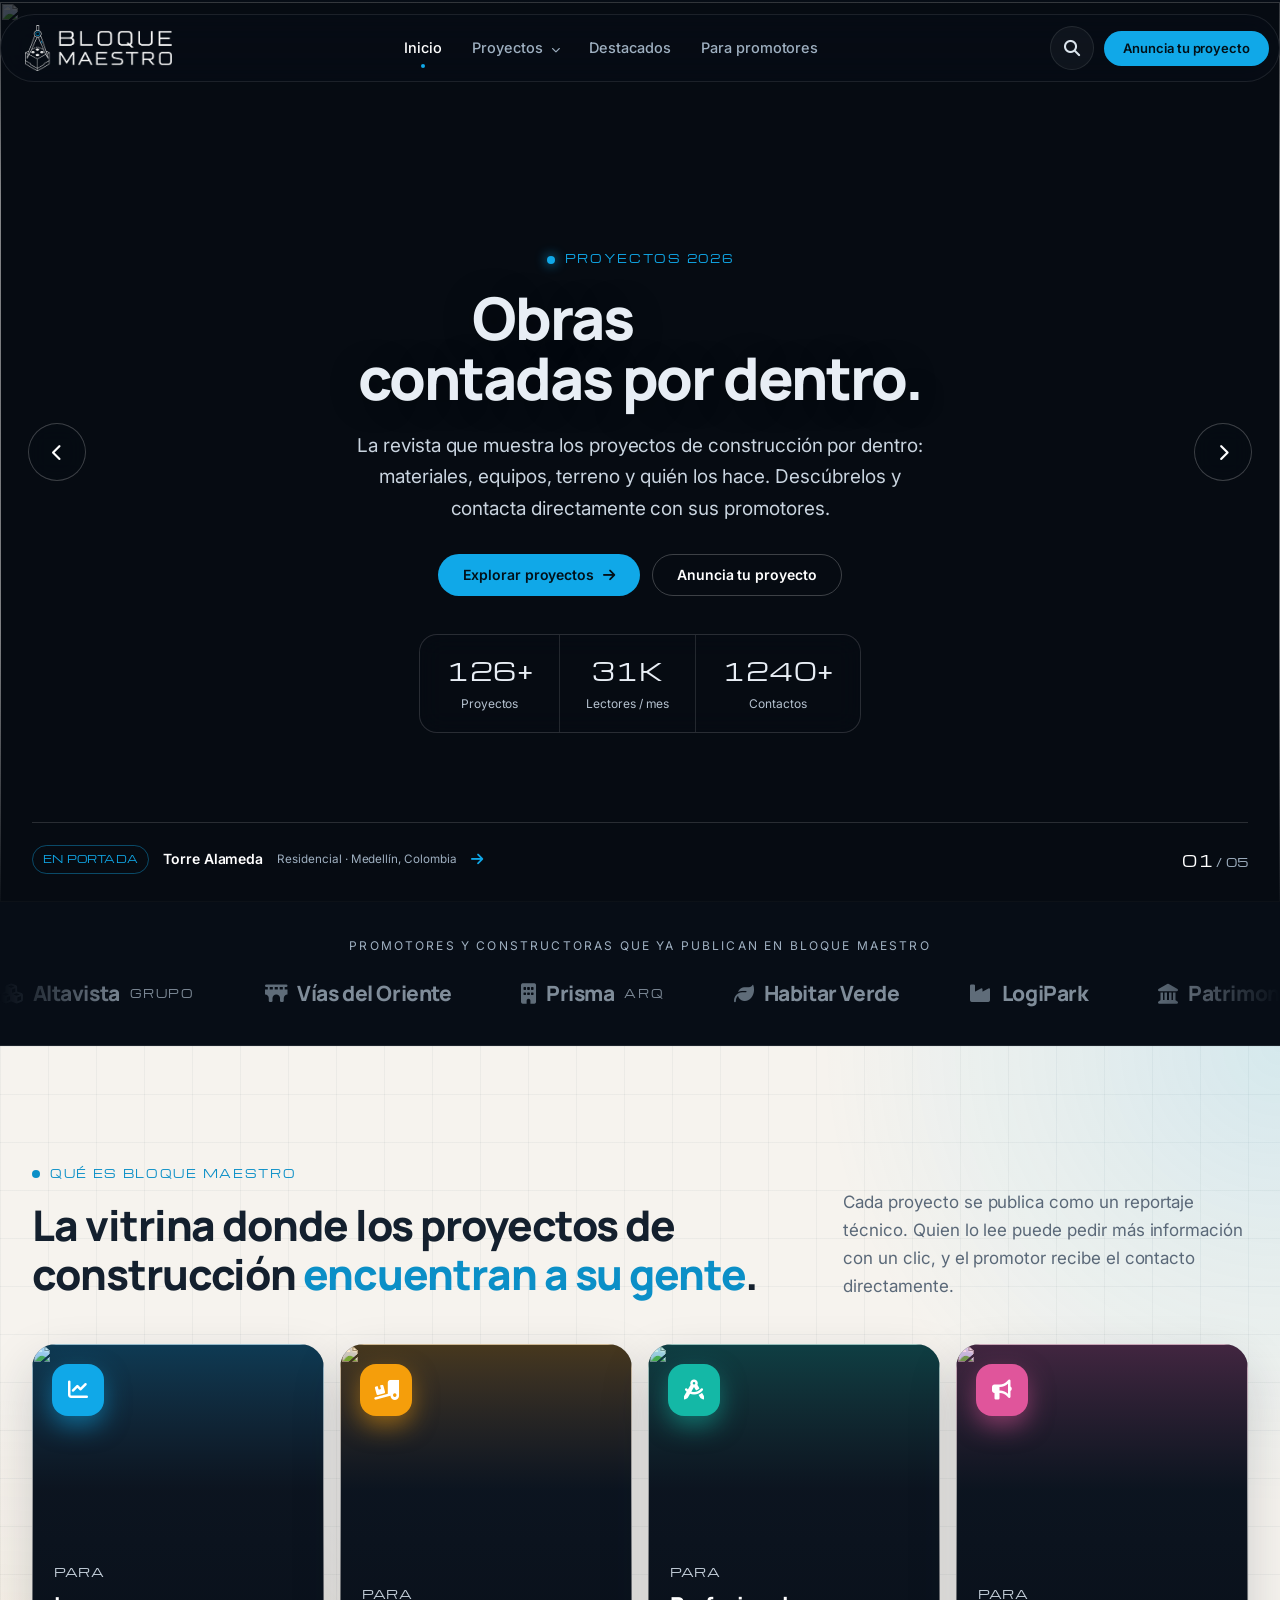
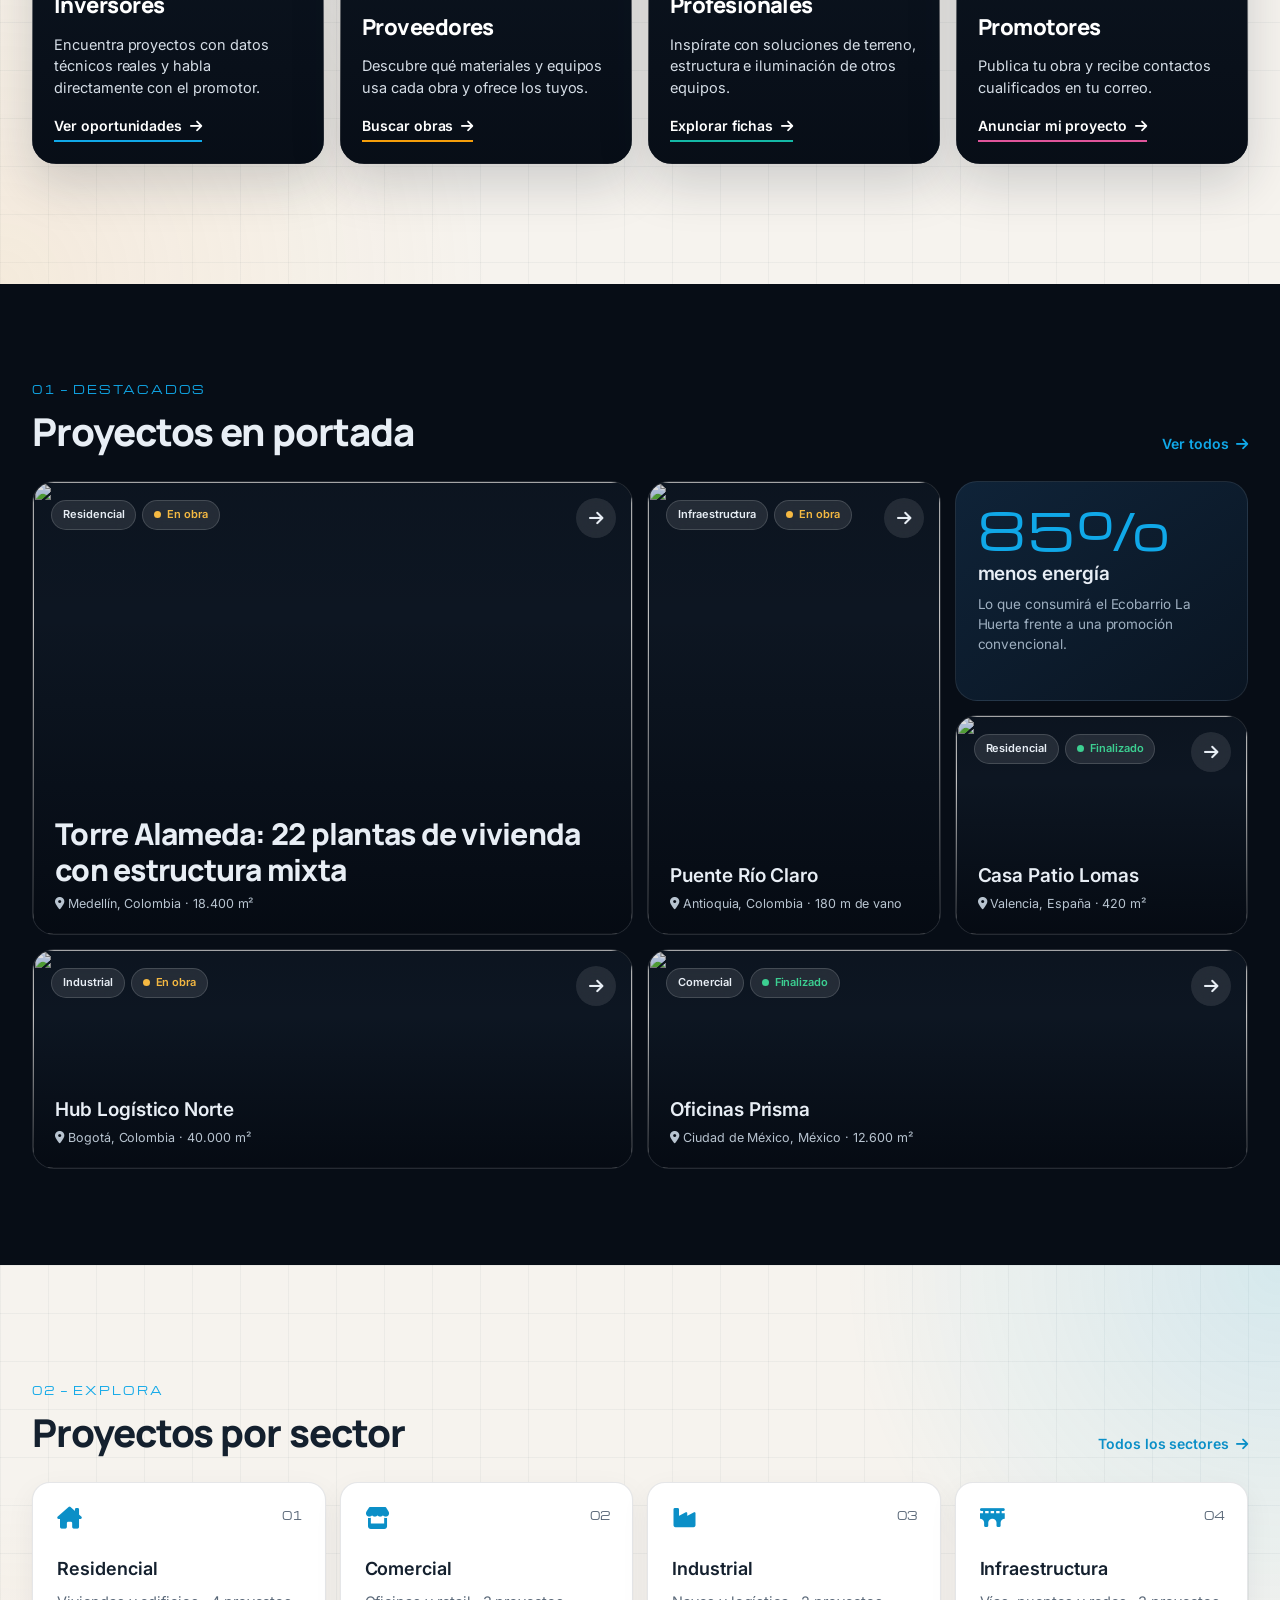
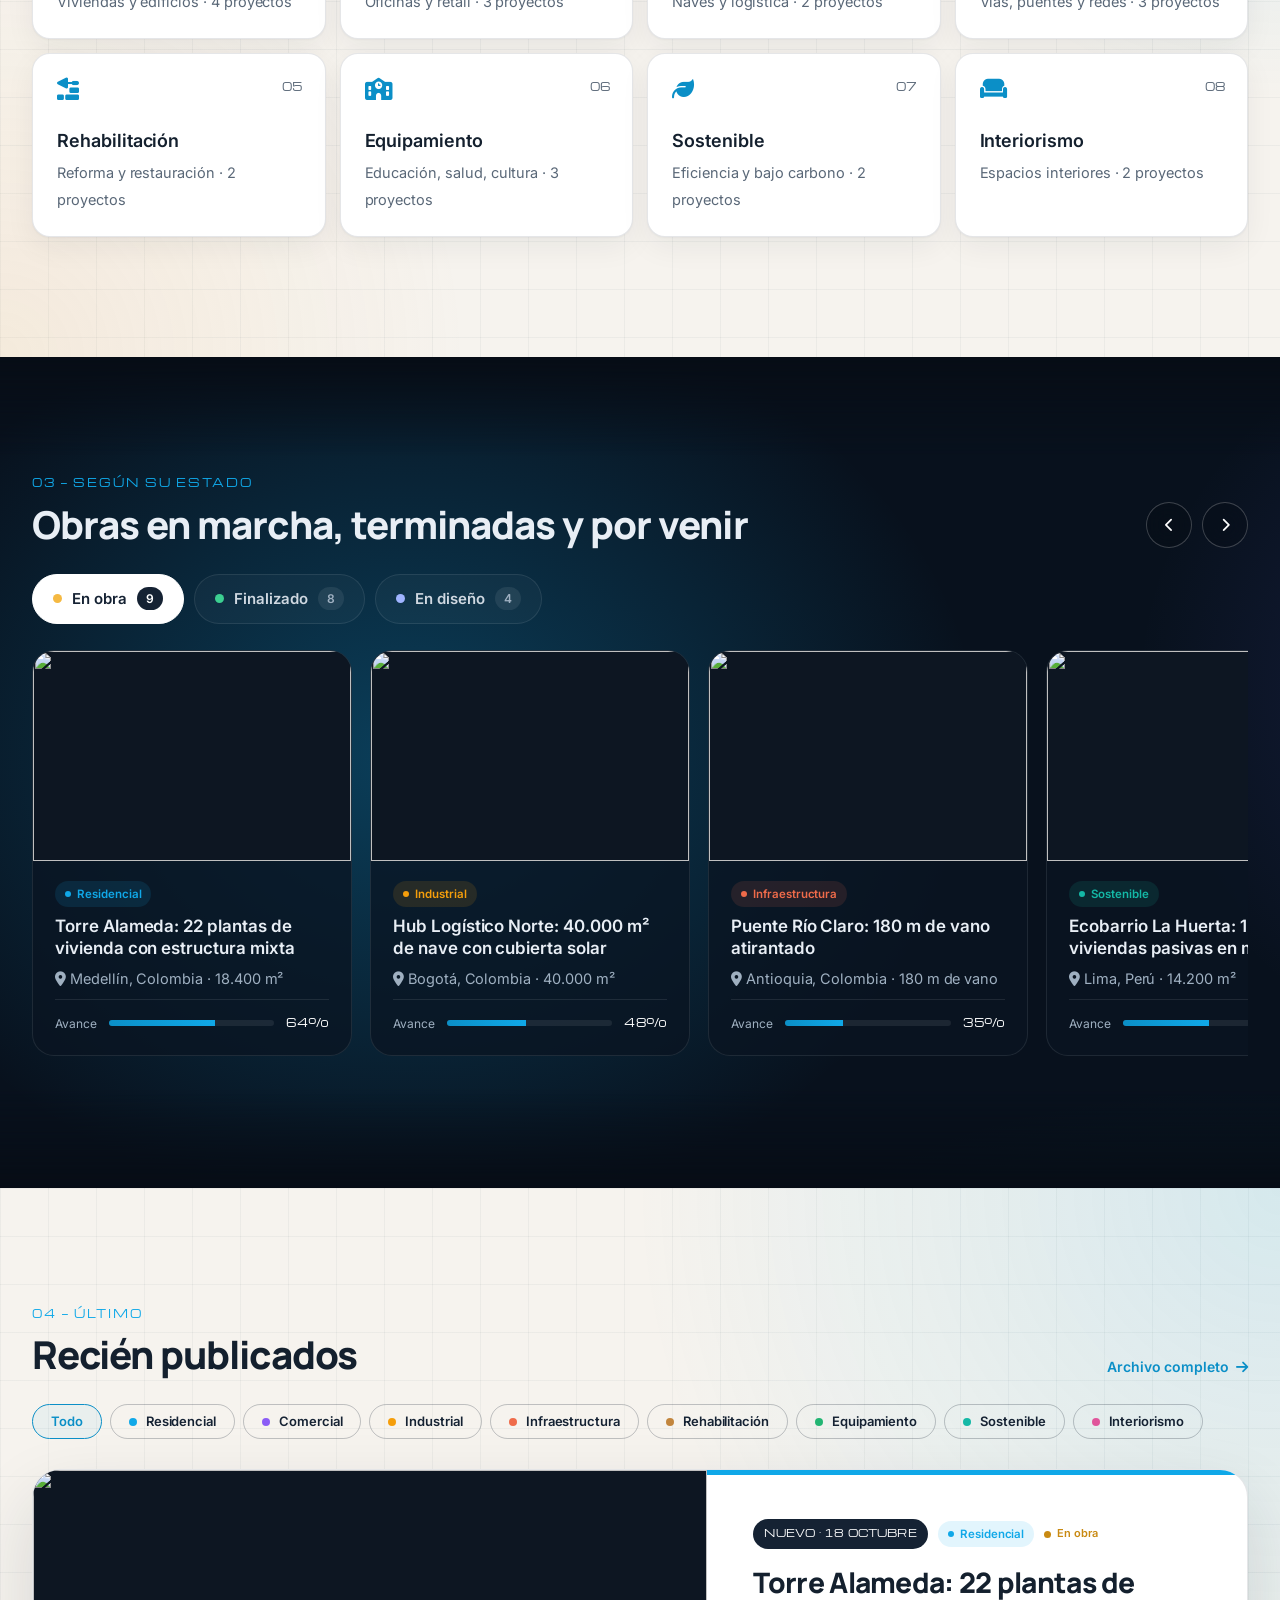
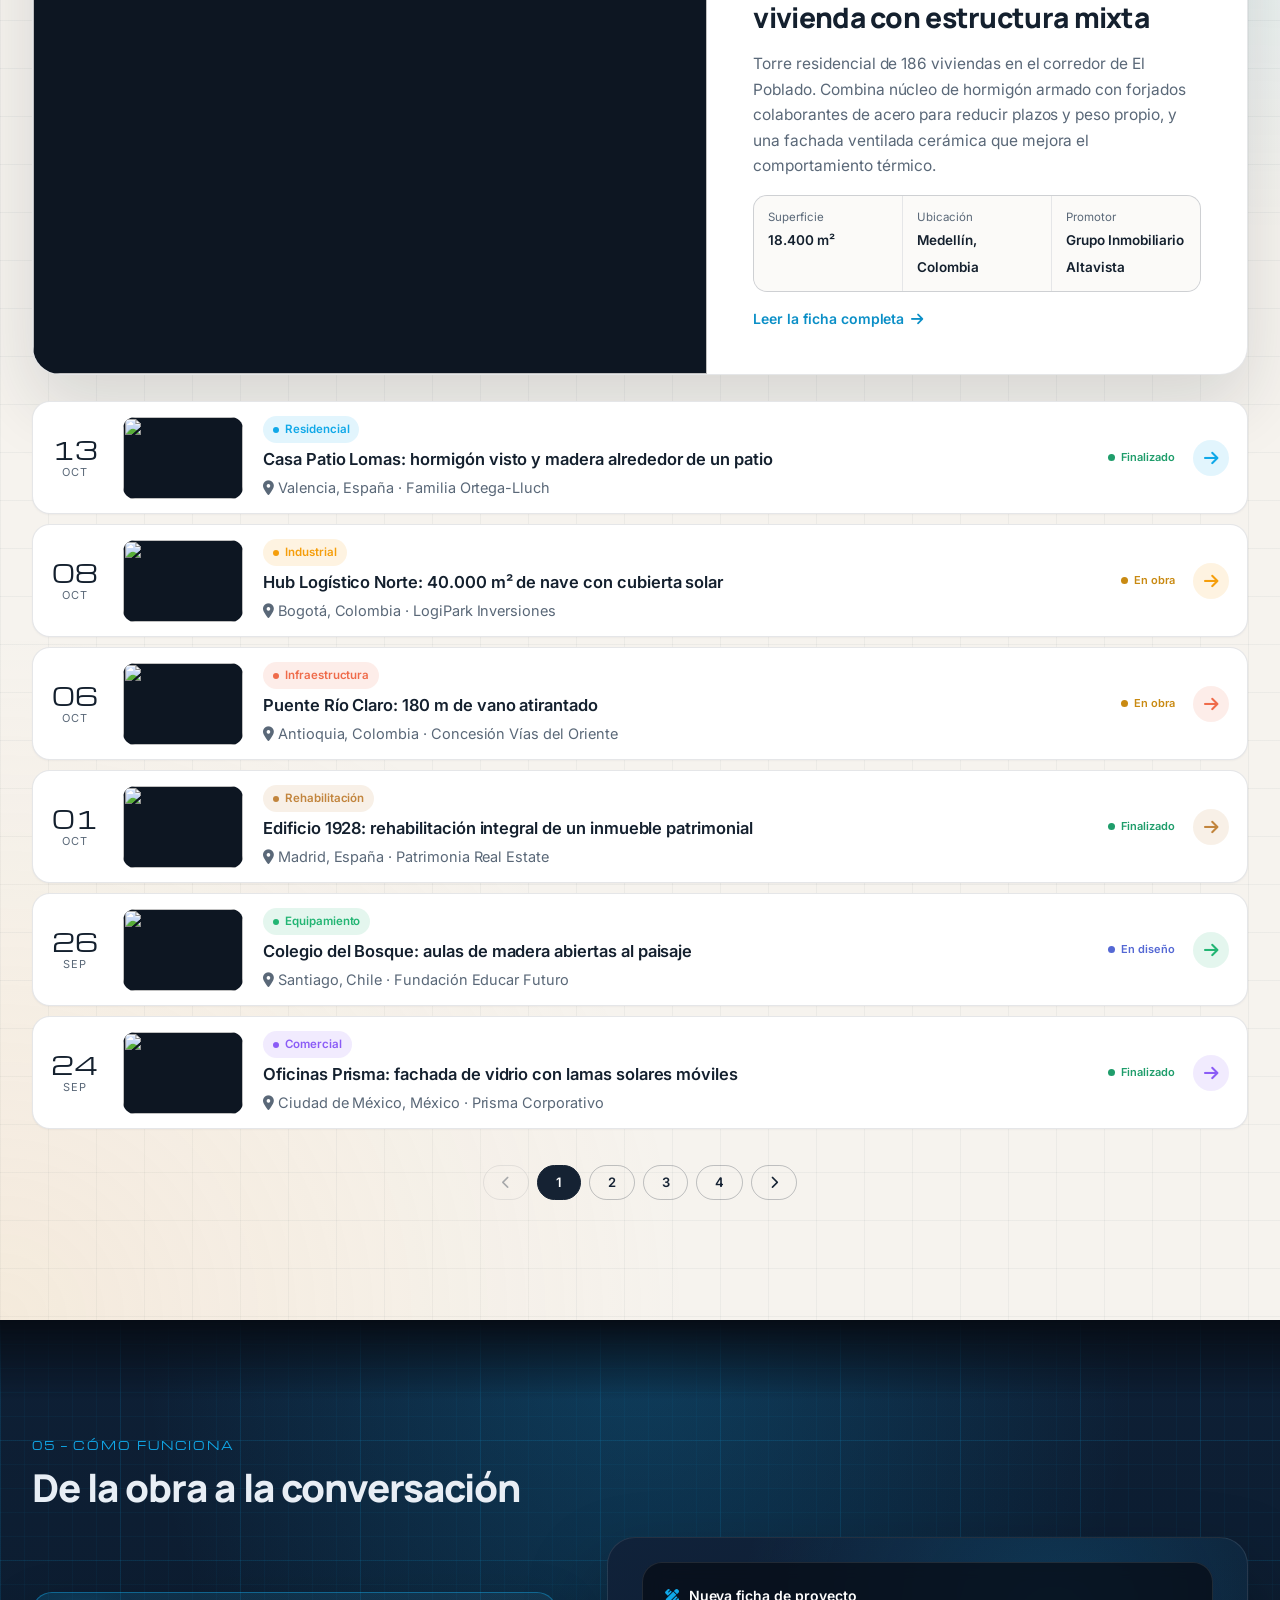
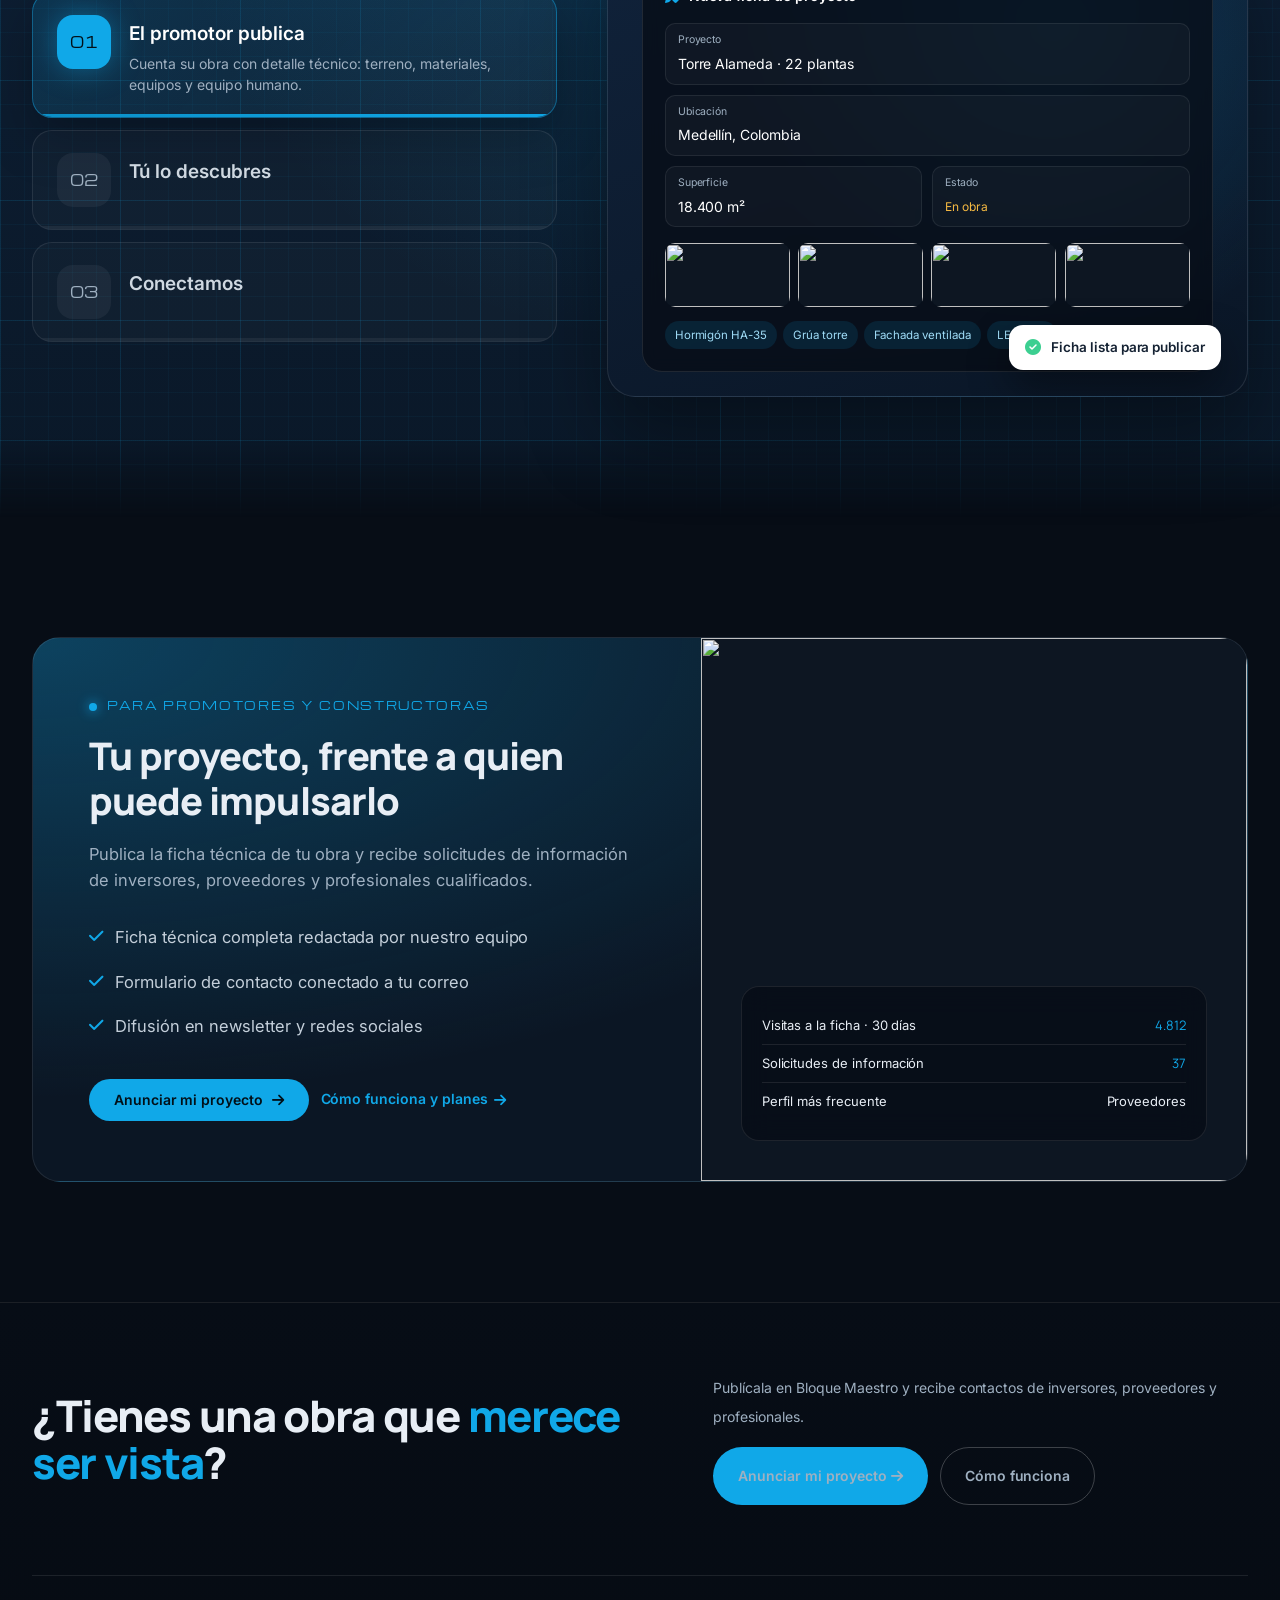
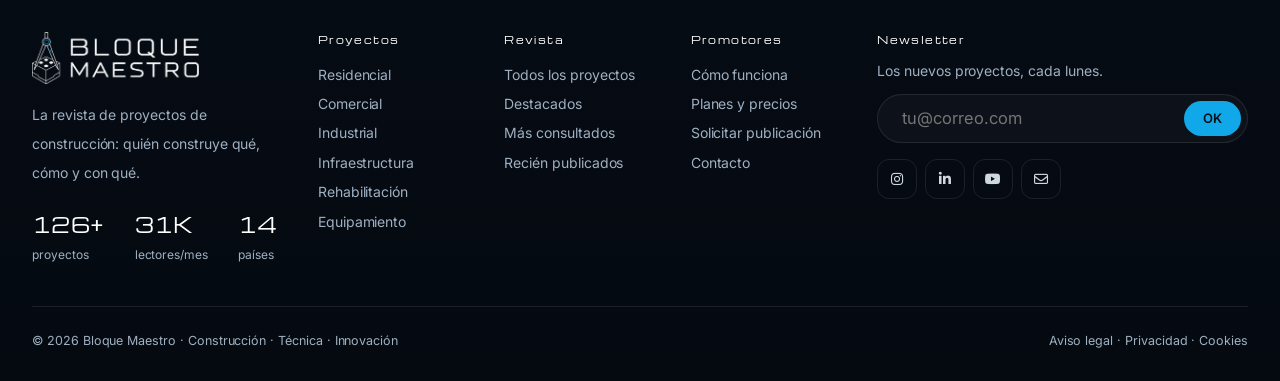
==== index.html @ 992ab0f3 "Maqueta web de Bloque Maestro Sitio de varias páginas: inicio, catálogo y ficha de proyectos, destac" ====
<!doctype html>
<html lang="es">
<head>
<meta charset="utf-8">
<meta name="viewport" content="width=device-width, initial-scale=1">
<title>Bloque Maestro — La revista de proyectos de construcción</title>
<meta name="description" content="Proyectos de construcción contados por dentro: materiales, equipos, terreno, iluminación y quién los hizo. Contacta directamente con sus promotores.">
<link rel="icon" href="assets/icono_claro_sin_fondo.png">
<link rel="preconnect" href="https://fonts.googleapis.com">
<link href="https://fonts.googleapis.com/css2?family=Manrope:wght@500;600;700;800&family=Inter:wght@300;400;500;600;700&family=Michroma&display=swap" rel="stylesheet">
<link rel="stylesheet" href="https://cdnjs.cloudflare.com/ajax/libs/font-awesome/6.5.1/css/all.min.css">
<link rel="stylesheet" href="assets/styles.css?v=17">
</head>
<body data-page="home">
<main id="app"></main>

<script src="assets/data.js?v=4"></script>
<script src="assets/app.js?v=7"></script>
<script>
const P = BM.PROJECTS, by = BM.byId;
const count = id => P.filter(p => p.cat === id).length;
const HERO = ['torre-alameda', 'oficinas-prisma', 'casa-patio-lomas', 'puente-rio-claro', 'edificio-1928'].map(by);
const LOGOS = [['fa-cubes','Altavista','GRUPO'],['fa-bridge','Vías del Oriente',''],['fa-building','Prisma','ARQ'],['fa-leaf','Habitar Verde',''],['fa-industry','LogiPark',''],['fa-landmark','Patrimonia',''],['fa-tree','Bosque Vivo',''],['fa-helmet-safety','Constructora Andes','']];
const WORDS = ['reales', 'únicas', 'sostenibles', 'en marcha', 'que inspiran'];
const MES = ['enero', 'febrero', 'marzo', 'abril', 'mayo', 'junio', 'julio', 'agosto', 'septiembre', 'octubre', 'noviembre', 'diciembre'];
const catChip = c => `<span class="cchip" style="--c:${BM.CAT_COLOR[c]}">${BM.catName(c)}</span>`;
const pad = n => String(n).padStart(2, '0');
const AUD = [
  ['Inversores', 'fa-chart-line', '#10A8E8', 0, 'Encuentra proyectos con datos técnicos reales y habla directamente con el promotor.', 'proyectos.html', 'Ver oportunidades'],
  ['Proveedores', 'fa-truck-ramp-box', '#f59e0b', 2, 'Descubre qué materiales y equipos usa cada obra y ofrece los tuyos.', 'proyectos.html?cat=industrial', 'Buscar obras'],
  ['Profesionales', 'fa-compass-drafting', '#14b8a6', 25, 'Inspírate con soluciones de terreno, estructura e iluminación de otros equipos.', 'proyectos.html', 'Explorar fichas'],
  ['Promotores', 'fa-bullhorn', '#e0559b', 12, 'Publica tu obra y recibe contactos cualificados en tu correo.', 'solicitud.html', 'Anunciar mi proyecto'],
];

document.getElementById('app').innerHTML = `
<!-- ============ HERO · galería a pantalla completa ============ -->
<section class="hero2" id="hero">
  <div class="slides">${HERO.map((p, i) => `<div class="slide ${i ? '' : 'on'}"><img src="${BM.img(p.img[0], 2000, 1300)}" alt="" ${i ? 'loading="lazy"' : 'fetchpriority="high"'}></div>`).join('')}</div>
  <div class="hero2-shade"></div>
  <button class="harr prev" aria-label="Anterior"><i class="fa-solid fa-chevron-left"></i></button>
  <button class="harr next" aria-label="Siguiente"><i class="fa-solid fa-chevron-right"></i></button>
  <div class="w hero2-in">
    <div class="hero2-txt rv">
      <div class="kick">Proyectos 2026</div>
      <h1 class="display">Obras <em class="rot"><span>${WORDS[0]}</span></em><br>contadas por dentro.</h1>
      <p class="lead">La revista que muestra los proyectos de construcción por dentro: materiales, equipos, terreno y quién los hace. Descúbrelos y contacta directamente con sus promotores.</p>
      <div class="ctas"><a href="proyectos.html" class="btn">Explorar proyectos <i class="fa-solid fa-arrow-right"></i></a><a href="solicitud.html" class="btn-sec">Anuncia tu proyecto</a></div>
      <div class="hero2-stats"><div><b data-n="${P.length * 6}" data-suf="+">0</b><small>Proyectos</small></div><div><b data-n="31" data-suf="K">0</b><small>Lectores / mes</small></div><div><b data-n="1240" data-suf="+">0</b><small>Contactos</small></div></div>
    </div>
    <div class="hero2-bar">
      <a class="now" id="now" href="${BM.url(HERO[0])}"><span class="lbl">En portada</span><b></b><small></small><i class="fa-solid fa-arrow-right"></i></a>
      <span class="hcount"><b id="hc">01</b> / ${pad(HERO.length)}</span>
    </div>
  </div>
</section>
<div class="trust-strip"><p>Promotores y constructoras que ya publican en Bloque Maestro</p><div class="logos"><div>${[...LOGOS, ...LOGOS].map(([i, n, t]) => `<span><i class="fa-solid ${i}"></i>${n}${t ? ` <em>${t}</em>` : ''}</span>`).join('')}</div></div></div>

<div class="w">
  <!-- ============ QUÉ ES · para quién ============ -->
  <section class="band bgx bg-light light" id="que-es">
    <div class="qe-head rv">
      <div><div class="kick">Qué es Bloque Maestro</div><h2 class="qe-t">La vitrina donde los proyectos de construcción <em>encuentran a su gente</em>.</h2></div>
      <p>Cada proyecto se publica como un reportaje técnico. Quien lo lee puede pedir más información con un clic, y el promotor recibe el contacto directamente.</p>
    </div>
    <div class="aud">${AUD.map(([t, ic, c, img, d, href, cta]) => `
      <a class="au rv" href="${href}" style="--c:${c}">${BM.ph(img, 600, 760)}
        <span class="au-ic"><i class="fa-solid ${ic}"></i></span>
        <div class="au-in"><small>Para</small><b>${t}</b><p>${d}</p><span class="au-go">${cta} <i class="fa-solid fa-arrow-right"></i></span></div></a>`).join('')}</div>
  </section>

  <section class="section" id="destacados" style="padding-top:100px;scroll-margin-top:60px">
    <div class="sh rv"><h2><small class="mono">01 — Destacados</small>Proyectos en portada</h2><a class="link" href="proyectos.html">Ver todos <i class="fa-solid fa-arrow-right"></i></a></div>
    <div class="bento">
      ${BM.bentoCard(by('torre-alameda'), 'xl', 1200, 900)}
      ${BM.bentoCard(by('puente-rio-claro'), 'tl', 600, 900)}
      <div class="card txt rv"><div class="in"><div class="big" data-n="85" data-suf="%">0</div><h3>menos energía</h3><p>Lo que consumirá el Ecobarrio La Huerta frente a una promoción convencional.</p></div></div>
      ${BM.bentoCard(by('casa-patio-lomas'), '', 600, 420)}
      ${BM.bentoCard(by('hub-logistico-norte'), 'wd', 1200, 420)}
      ${BM.bentoCard(by('oficinas-prisma'), 'wd', 1200, 420)}
    </div>
  </section>

  <section class="band bgx bg-light light">
    <div class="sh rv"><h2><small class="mono">02 — Explora</small>Proyectos por sector</h2><a class="link" href="proyectos.html">Todos los sectores <i class="fa-solid fa-arrow-right"></i></a></div>
    <div class="cats">${BM.CATS.map((c, i) => `<a class="cat rv" href="proyectos.html?cat=${c.id}"><span class="n">${pad(i + 1)}</span><i class="fa-solid ${c.icon}"></i><b>${c.name}</b><small>${c.desc} · ${count(c.id)} proyecto${count(c.id) === 1 ? '' : 's'}</small><span class="arr"><i class="fa-solid fa-arrow-right"></i></span></a>`).join('')}</div>
  </section>

  <!-- ============ POR ESTADO DE OBRA · carrusel ============ -->
  <section class="band bgx bg-aurora" id="estado">
    <div class="sh rv"><h2><small class="mono">03 — Según su estado</small>Obras en marcha, terminadas y por venir</h2>
      <div class="car-nav"><button class="harr sm" data-d="-1" aria-label="Anterior"><i class="fa-solid fa-chevron-left"></i></button><button class="harr sm" data-d="1" aria-label="Siguiente"><i class="fa-solid fa-chevron-right"></i></button></div></div>
    <div class="st-tabs rv" id="sttabs">${Object.entries(BM.STATUS).map(([k, [n, cls]], i) => `<button class="stt ${i ? '' : 'on'}" data-s="${k}"><span class="status ${cls}"></span>${n}<em>${P.filter(p => p.status === k).length}</em></button>`).join('')}</div>
    <div class="track" id="track"></div>
  </section>

  <!-- ============ RECIÉN PUBLICADOS · destacado + lista paginada ============ -->
  <section class="band bgx bg-light light" id="recientes">
    <div class="sh rv"><h2><small class="mono">04 — Último</small>Recién publicados</h2><a class="link" href="proyectos.html">Archivo completo <i class="fa-solid fa-arrow-right"></i></a></div>
    <div class="rec-filters rv" id="recf"></div>
    <div id="recfeat"></div>
    <div class="rec-list" id="recl"></div>
    <nav class="pager" id="pager" aria-label="Paginación"></nav>
  </section>

  <!-- ============ CÓMO FUNCIONA · pasos interactivos ============ -->
  <section class="band bgx bg-blueprint" id="como-funciona">
    <div class="sh rv"><h2><small class="mono">05 — Cómo funciona</small>De la obra a la conversación</h2></div>
    <div class="how rv">
      <div class="how-steps">
        <button class="hs on" data-i="0"><span class="hn">01</span><span class="ht"><b>El promotor publica</b><small>Cuenta su obra con detalle técnico: terreno, materiales, equipos y equipo humano.</small></span><span class="hp"><i></i></span></button>
        <button class="hs" data-i="1"><span class="hn">02</span><span class="ht"><b>Tú lo descubres</b><small>Exploras fichas por sector, estado o ciudad y encuentras oportunidades reales.</small></span><span class="hp"><i></i></span></button>
        <button class="hs" data-i="2"><span class="hn">03</span><span class="ht"><b>Conectamos</b><small>Solicitas información y el equipo del proyecto te contacta directamente.</small></span><span class="hp"><i></i></span></button>
      </div>
      <div class="how-stage">
        <div class="scene on">
          <div class="sc-card sc-form">
            <div class="sc-h"><i class="fa-solid fa-pen-ruler"></i> Nueva ficha de proyecto</div>
            <div class="sc-f"><small>Proyecto</small><span class="type" style="--w:72%">Torre Alameda · 22 plantas</span></div>
            <div class="sc-f"><small>Ubicación</small><span class="type" style="--w:48%;--d:1.1s">Medellín, Colombia</span></div>
            <div class="sc-row"><div class="sc-f"><small>Superficie</small><span class="type" style="--w:60%;--d:2.2s">18.400 m²</span></div><div class="sc-f"><small>Estado</small><span class="pill">En obra</span></div></div>
            <div class="sc-thumbs">${[0, 5, 2, 7].map((i, k) => `<div style="--d:${2.6 + k * .2}s">${BM.ph(i, 160, 120)}</div>`).join('')}</div>
            <div class="sc-tags"><span>Hormigón HA-35</span><span>Grúa torre</span><span>Fachada ventilada</span><span>LED DALI</span></div>
          </div>
          <div class="sc-float f1"><i class="fa-solid fa-circle-check"></i> Ficha lista para publicar</div>
        </div>
        <div class="scene">
          <div class="sc-search"><i class="fa-solid fa-magnifying-glass"></i><span class="type" style="--w:58%">fachada ventilada Medellín</span></div>
          <div class="sc-grid">${['torre-alameda', 'hub-logistico-norte', 'ecobarrio-la-huerta'].map(by).map((p, k) => `<div class="sc-p" style="--d:${1.1 + k * .2}s">${BM.ph(p.img[0], 360, 260)}<div><span class="status ${BM.STATUS[p.status][1]}">${BM.STATUS[p.status][0]}</span><b>${p.short}</b><small>${p.city}</small></div></div>`).join('')}</div>
          <div class="sc-cursor"><i class="fa-solid fa-arrow-pointer"></i></div>
        </div>
        <div class="scene">
          <div class="sc-inbox">
            <div class="sc-h"><i class="fa-solid fa-inbox"></i> Solicitudes · Torre Alameda <span class="badge">3 nuevas</span></div>
            ${[['CM', 'Carlos Méndez', 'Inversor · Fondo Andino Capital', 'Nos interesa la estructura de inversión…'], ['LR', 'Laura Ríos', 'Proveedor · Aceros del Valle', '¿Tenéis previstas nuevas compras de acero?'], ['JP', 'Javier Paz', 'Profesional · Estudio JP', 'Me gustaría conocer el sistema de fachada…']].map(([a, n, r, m], k) => `<div class="sc-mail" style="--d:${.3 + k * .45}s"><span class="av">${a}</span><span><b>${n}</b><small>${r}</small><em>${m}</em></span><i class="fa-solid fa-circle"></i></div>`).join('')}
          </div>
          <div class="sc-float f3"><i class="fa-solid fa-handshake"></i> +37 contactos este mes</div>
        </div>
      </div>
    </div>
  </section>

  <section class="band">
    <div class="adband rv">
      <div class="txt"><div class="kick">Para promotores y constructoras</div><h2>Tu proyecto, frente a quien puede impulsarlo</h2>
        <p class="muted">Publica la ficha técnica de tu obra y recibe solicitudes de información de inversores, proveedores y profesionales cualificados.</p>
        <ul><li><i class="fa-solid fa-check"></i>Ficha técnica completa redactada por nuestro equipo</li><li><i class="fa-solid fa-check"></i>Formulario de contacto conectado a tu correo</li><li><i class="fa-solid fa-check"></i>Difusión en newsletter y redes sociales</li></ul>
        <div class="ctas" style="margin-top:0"><a href="solicitud.html" class="btn">Anunciar mi proyecto <i class="fa-solid fa-arrow-right"></i></a><a href="anunciate.html" class="link">Cómo funciona y planes <i class="fa-solid fa-arrow-right"></i></a></div></div>
      <div class="vis">${BM.ph(2, 900, 800)}<div class="mock"><div class="r"><span>Visitas a la ficha · 30 días</span><b>4.812</b></div><div class="r"><span>Solicitudes de información</span><b>37</b></div><div class="r"><span>Perfil más frecuente</span><span>Proveedores</span></div></div></div>
    </div>
  </section>

</div>`;

/* ---------- Hero: galería con flechas + palabra rotativa ---------- */
(() => {
  const slides = [...document.querySelectorAll('.slide')], now = document.getElementById('now'), hc = document.getElementById('hc');
  let k = 0, t;
  const show = n => {
    slides[k].classList.remove('on');
    k = (n + slides.length) % slides.length;
    slides[k].classList.add('on');
    const p = HERO[k]; now.href = BM.url(p); hc.textContent = pad(k + 1);
    now.querySelector('b').textContent = p.short; now.querySelector('small').textContent = `${BM.catName(p.cat)} · ${p.city}`;
    clearTimeout(t); t = setTimeout(() => show(k + 1), 7000);
  };
  document.querySelector('.harr.prev').onclick = () => show(k - 1);
  document.querySelector('.harr.next').onclick = () => show(k + 1);
  document.addEventListener('keydown', e => { if (scrollY < innerHeight / 2 && (e.key === 'ArrowLeft' || e.key === 'ArrowRight')) show(k + (e.key === 'ArrowLeft' ? -1 : 1)); });
  show(0);
  const rot = document.querySelector('.rot span'); let w = 0;
  setInterval(() => { rot.classList.add('out'); setTimeout(() => { w = (w + 1) % WORDS.length; rot.textContent = WORDS[w]; rot.classList.remove('out'); }, 400); }, 2600);
})();

/* ---------- Por estado: pestañas + carrusel ---------- */
(() => {
  const track = document.getElementById('track'), tabs = document.getElementById('sttabs');
  const render = s => {
    track.innerHTML = P.filter(p => p.status === s).map(p => `
      <a class="tc" href="${BM.url(p)}">${BM.ph(p.img[0], 640, 440)}
        <div class="tc-b">${catChip(p.cat)}<b>${p.title}</b><small><i class="fa-solid fa-location-dot"></i> ${p.city} · ${p.area}</small>
          <div class="tc-p"><span>Avance</span><div class="bar2"><i style="width:${p.progress}%"></i></div><em>${p.progress}%</em></div></div></a>`).join('');
    track.scrollLeft = 0;
  };
  tabs.onclick = e => { const b = e.target.closest('.stt'); if (!b) return; tabs.querySelectorAll('.stt').forEach(x => x.classList.toggle('on', x === b)); render(b.dataset.s); };
  document.querySelectorAll('.car-nav .harr').forEach(b => b.onclick = () => track.scrollBy({ left: b.dataset.d * (track.clientWidth * .8), behavior: 'smooth' }));
  render('obra');
})();

/* ---------- Cómo funciona: avance automático entre pasos ---------- */
(() => {
  const btns = [...document.querySelectorAll('.hs')], scenes = [...document.querySelectorAll('.scene')];
  let k = 0, t;
  const go = n => {
    btns.forEach((b, i) => b.classList.toggle('on', i === n));
    scenes.forEach((s, i) => { s.classList.remove('on'); if (i === n) { void s.offsetWidth; s.classList.add('on'); } });
    k = n; clearTimeout(t); t = setTimeout(() => go((k + 1) % btns.length), 6000);
  };
  btns.forEach((b, i) => b.onclick = () => go(i));
  new IntersectionObserver(([e]) => { if (e.isIntersecting) go(k); else clearTimeout(t); }, { threshold: .3 }).observe(document.querySelector('.how'));
})();

/* ---------- Recién publicados: destacado ancho + lista paginada ---------- */
(() => {
  const PER = 6; let cat = '', page = 1;
  const f = document.getElementById('recf'), l = document.getElementById('recl'), feat = document.getElementById('recfeat'), pager = document.getElementById('pager');
  f.innerHTML = [{ id: '', name: 'Todo' }, ...BM.CATS].map(c => `<button class="btn-sec btn-sm ${c.id ? '' : 'on'}" data-c="${c.id}">${c.id ? `<i class="dotc" style="--c:${BM.CAT_COLOR[c.id]}"></i>` : ''}${c.name}</button>`).join('');
  f.onclick = e => { const b = e.target.closest('button'); if (!b) return; cat = b.dataset.c; page = 1; f.querySelectorAll('button').forEach(x => x.classList.toggle('on', x === b)); render(); };
  pager.onclick = e => { const b = e.target.closest('button'); if (!b || b.disabled) return; page = +b.dataset.p; render(); document.getElementById('recl').scrollIntoView({ behavior: 'smooth', block: 'start' }); };
  function render() {
    const all = BM.PROJECTS_BY_DATE.filter(p => !cat || p.cat === cat), top = all[0], rest = all.slice(1);
    const pages = Math.max(1, Math.ceil(rest.length / PER)), items = rest.slice((page - 1) * PER, page * PER);
    feat.innerHTML = top ? `<a class="rf2" href="${BM.url(top)}" style="--c:${BM.CAT_COLOR[top.cat]}">${BM.ph(top.img[0], 1200, 800)}
      <div class="rf2-in"><div class="rf2-top"><span class="new">Nuevo · ${top.pub.getDate()} ${MES[top.pub.getMonth()]}</span>${catChip(top.cat)}${BM.status(top.status)}</div>
        <h3>${top.title}</h3><p>${top.summary}</p>
        <div class="rf2-facts"><span><small>Superficie</small><b>${top.area}</b></span><span><small>Ubicación</small><b>${top.city}</b></span><span><small>Promotor</small><b>${top.owner.name}</b></span></div>
        <span class="link">Leer la ficha completa <i class="fa-solid fa-arrow-right"></i></span></div></a>` : '';
    l.innerHTML = items.map(p => `<a class="ri" href="${BM.url(p)}" style="--c:${BM.CAT_COLOR[p.cat]}">
        <span class="rd"><b>${pad(p.pub.getDate())}</b><small>${MES[p.pub.getMonth()].slice(0, 3)}</small></span>
        ${BM.ph(p.img[0], 260, 180)}
        <span class="rt">${catChip(p.cat)}<b>${p.title}</b><small><i class="fa-solid fa-location-dot"></i> ${p.city} · ${p.owner.name}</small></span>
        <span class="rs">${BM.status(p.status)}<i class="fa-solid fa-arrow-right"></i></span></a>`).join('') || '<p class="muted" style="text-align:center;padding:20px">No hay más proyectos en este sector todavía.</p>';
    pager.innerHTML = pages < 2 ? '' : `<button class="btn-sec btn-sm" data-p="${page - 1}" ${page === 1 ? 'disabled' : ''} aria-label="Anterior"><i class="fa-solid fa-chevron-left"></i></button>`
      + Array.from({ length: pages }, (_, i) => `<button class="btn-sec btn-sm ${i + 1 === page ? 'on' : ''}" data-p="${i + 1}">${i + 1}</button>`).join('')
      + `<button class="btn-sec btn-sm" data-p="${page + 1}" ${page === pages ? 'disabled' : ''} aria-label="Siguiente"><i class="fa-solid fa-chevron-right"></i></button>`;
  }
  render();
})();
BM.initForms(); BM.reveal();
</script>
</body>
</html>
---- assets/styles.css ----
/* =========================================================
   BLOQUE MAESTRO · Sistema de diseño
   Tipografías: Michroma (display / títulos) · Exo 2 (texto / UI)
   Botones: .btn (principal) · .btn-sec (secundario) · .link (enlace)
   ========================================================= */
:root{
  --navy:#152233; --cyan:#10A8E8; --cyan-d:#0b8fc7;
  --bg:#070d16; --bg2:#0b1624; --pan:rgba(255,255,255,.04); --bd:rgba(255,255,255,.09);
  --tx:#e8eef5; --mu:#9fb0c1; --ok:#3ccf91;
  --r-lg:28px; --r-md:20px; --r-sm:12px;
  --display:'Michroma',sans-serif; --body:'Exo 2',sans-serif;
}
*{box-sizing:border-box;margin:0;padding:0}
html{scroll-behavior:smooth;overflow-x:clip}
body{background:var(--bg);color:var(--tx);font-family:var(--body);font-size:16px;line-height:1.5;overflow-x:clip;min-height:100vh}

a{color:inherit;text-decoration:none}
img{display:block;max-width:100%}
ul{list-style:none}
button,input,select,textarea{font:inherit;color:inherit}
.w{max-width:1320px;margin:0 auto;padding:0 32px;position:relative}
.glow{position:fixed;width:700px;height:700px;border-radius:50%;background:radial-gradient(circle,rgba(16,168,232,.26),transparent 65%);top:-260px;right:-160px;filter:blur(20px);pointer-events:none;z-index:-1}
.mono{font-family:var(--display);letter-spacing:.14em;text-transform:uppercase}
.muted{color:var(--mu)}
.ph{position:relative;overflow:hidden;background:#0d1622}
.ph img{width:100%;height:100%;object-fit:cover;transition:transform .6s}

/* ---------- Fondos de sección (a sangre completa) ----------
   .bgx + una variante:
     bg-hero      · portada: auroras suaves + retícula fina
     bg-light     · papel cálido claro (usar junto a .light)
     bg-blueprint · azul plano técnico con retícula mayor/menor
     bg-aurora    · oscuro con luces de color en movimiento lento
     bg-photo     · fotografía de obra con velo azul
   .band añade el espaciado vertical de una sección con fondo. */
.bgx{position:relative;isolation:isolate}
.bgx:before{content:"";position:absolute;top:0;bottom:0;left:50%;width:100vw;transform:translateX(-50%);z-index:-1;pointer-events:none}
.band{padding:120px 0;margin-bottom:0}

.bg-hero:before{
  background:
    radial-gradient(circle at 78% 22%,rgba(16,168,232,.28),transparent 32%),
    radial-gradient(circle at 12% 85%,rgba(76,92,214,.20),transparent 35%),
    radial-gradient(circle at 55% 110%,rgba(16,168,232,.16),transparent 40%),
    linear-gradient(180deg,#081322 0%,#070d16 100%);
  background-size:140% 140%,140% 140%,100% 100%,100% 100%;
  animation:drift 22s ease-in-out infinite alternate}
.bg-hero:after{content:"";position:absolute;top:0;bottom:0;left:50%;width:100vw;transform:translateX(-50%);z-index:-1;pointer-events:none;
  background-image:linear-gradient(rgba(255,255,255,.045) 1px,transparent 1px),linear-gradient(90deg,rgba(255,255,255,.045) 1px,transparent 1px);background-size:64px 64px;
  -webkit-mask-image:radial-gradient(ellipse 70% 60% at 50% 40%,#000,transparent);mask-image:radial-gradient(ellipse 70% 60% at 50% 40%,#000,transparent)}
@keyframes drift{0%{background-position:0% 0%,100% 100%,0 0,0 0}100%{background-position:30% 20%,70% 80%,0 0,0 0}}

.bg-light:before{left:50%;width:calc(100vw - 32px);border-radius:40px;
  background:
    radial-gradient(circle at 100% 0%,rgba(16,168,232,.14),transparent 30%),
    radial-gradient(circle at 0% 100%,rgba(234,179,110,.14),transparent 32%),
    linear-gradient(rgba(21,34,51,.045) 1px,transparent 1px) 0 0/48px 48px,
    linear-gradient(90deg,rgba(21,34,51,.045) 1px,transparent 1px) 0 0/48px 48px,
    #f6f3ee}
.band.bg-light{margin:24px 0}

.bg-blueprint:before{
  background:
    radial-gradient(ellipse at 50% 0%,rgba(16,168,232,.22),transparent 55%),
    linear-gradient(rgba(16,168,232,.10) 1px,transparent 1px) 0 0/120px 120px,
    linear-gradient(90deg,rgba(16,168,232,.10) 1px,transparent 1px) 0 0/120px 120px,
    linear-gradient(rgba(16,168,232,.045) 1px,transparent 1px) 0 0/24px 24px,
    linear-gradient(90deg,rgba(16,168,232,.045) 1px,transparent 1px) 0 0/24px 24px,
    linear-gradient(180deg,#0e2036,#0a1828);
  -webkit-mask-image:linear-gradient(transparent,#000 10%,#000 90%,transparent);mask-image:linear-gradient(transparent,#000 10%,#000 90%,transparent)}

.bg-aurora:before{
  background:
    radial-gradient(40% 50% at 20% 30%,rgba(16,168,232,.30),transparent 70%),
    radial-gradient(35% 45% at 80% 25%,rgba(99,102,241,.22),transparent 70%),
    radial-gradient(45% 50% at 60% 90%,rgba(20,184,166,.18),transparent 70%),
    #08111d;
  background-size:160% 160%;animation:aurora 26s ease-in-out infinite alternate;
  -webkit-mask-image:linear-gradient(transparent,#000 12%,#000 88%,transparent);mask-image:linear-gradient(transparent,#000 12%,#000 88%,transparent)}
@keyframes aurora{0%{background-position:0% 0%}50%{background-position:60% 40%}100%{background-position:100% 100%}}

.bg-photo:before{
  background:linear-gradient(180deg,rgba(7,13,22,1) 0%,rgba(10,24,40,.82) 25%,rgba(10,24,40,.82) 75%,rgba(7,13,22,1) 100%),
    url("https://images.unsplash.com/photo-1504307651254-35680f356dfd?w=1800&h=900&fit=crop&auto=format&q=60") center/cover}

/* ---------- Tema claro para secciones sobre papel ---------- */
.light{--tx:#14202e;--mu:#5a6878;--bd:rgba(21,34,51,.11);--pan:#ffffff;color:var(--tx)}
.light .kick{color:var(--cyan-d)}
.light .kick:before{background:var(--cyan-d);box-shadow:none}
.light .link{color:var(--cyan-d)}
.light .btn-sec{color:var(--navy);border-color:rgba(21,34,51,.25)}
.light .btn-sec:hover,.light .btn-sec.on{color:var(--cyan-d);border-color:var(--cyan-d);background:rgba(16,168,232,.06)}
.light .cat,.light .step,.light .get,.light .pcard{box-shadow:0 1px 2px rgba(21,34,51,.04),0 10px 30px rgba(21,34,51,.06)}
.light .cat:hover,.light .get:hover{background:#fff;border-color:rgba(16,168,232,.45);box-shadow:0 14px 40px rgba(16,168,232,.14)}
.light .cat i,.light .get i{color:var(--cyan-d)}
.light .pcard .facts b{color:var(--tx)}
.light .row:hover h4{color:var(--cyan-d)}
.light .faq summary i{color:var(--cyan-d)}
.light .get.big{background:linear-gradient(150deg,#e9f6fd,#fff)}
.light .testi blockquote{color:var(--tx)}
/* Tarjetas oscuras que viven dentro de secciones claras conservan su tema */
.formbox,.adband,.nl,.final,.lead-card,.lead-demo,.light .card{--tx:#e8eef5;--mu:#9fb0c1;--bd:rgba(255,255,255,.09);--pan:rgba(255,255,255,.04);color:var(--tx)}
.lead-demo{color:#e8eef5}

/* ---------- Hero a pantalla completa ---------- */
.hero.full,.ad-hero.full{min-height:calc(100svh - 84px);align-content:center;align-items:center;padding:40px 0 70px}
.scroll-cue{position:absolute;left:50%;bottom:22px;transform:translateX(-50%);display:flex;flex-direction:column;align-items:center;gap:8px;font-size:11px;letter-spacing:.2em;text-transform:uppercase;color:var(--mu)}
.scroll-cue span{width:24px;height:38px;border:1px solid rgba(255,255,255,.25);border-radius:14px;position:relative}
.scroll-cue span:after{content:"";position:absolute;left:50%;top:7px;width:3px;height:8px;border-radius:3px;background:var(--cyan);transform:translateX(-50%);animation:cue 1.8s infinite}
@keyframes cue{0%{opacity:0;transform:translate(-50%,0)}40%{opacity:1}100%{opacity:0;transform:translate(-50%,12px)}}

/* ---------- Botones (solo 3 tipos) ---------- */
.btn,.btn-sec{display:inline-flex;align-items:center;justify-content:center;gap:9px;font-weight:700;font-size:14px;padding:13px 24px;border-radius:999px;cursor:pointer;transition:.25s;white-space:nowrap;border:1px solid transparent;line-height:1}
.btn{background:var(--cyan);color:#021018}
.btn:hover{background:#2bb8f2;box-shadow:0 0 0 6px rgba(16,168,232,.18);transform:translateY(-1px)}
.btn-sec{background:transparent;color:#fff;border-color:rgba(255,255,255,.22)}
.btn-sec:hover,.btn-sec.on{border-color:var(--cyan);color:var(--cyan);background:rgba(16,168,232,.07)}
.btn-sm{padding:10px 18px;font-size:13px}
.link{display:inline-flex;align-items:center;gap:7px;color:var(--cyan);font-weight:600;font-size:14px;background:none;border:0;cursor:pointer;padding:0}
.link i{transition:transform .25s}
.link:hover{text-decoration:underline;text-underline-offset:4px}
.link:hover i{transform:translateX(4px)}

/* ---------- Header ---------- */
.bar{position:sticky;top:14px;z-index:60;margin:14px auto 0;max-width:1260px;display:flex;align-items:center;gap:28px;padding:10px 12px 10px 22px;border:1px solid var(--bd);border-radius:999px;background:rgba(7,13,22,.65);backdrop-filter:blur(18px);-webkit-backdrop-filter:blur(18px)}
.bar .logo img{height:44px}
.bar nav{display:flex;gap:28px;margin-left:auto;font-size:14px;color:var(--mu)}
.bar nav a:hover,.bar nav a.cur{color:#fff}
.bar nav a.cur{position:relative}
.bar nav a.cur:after{content:"";position:absolute;left:50%;bottom:-8px;width:4px;height:4px;border-radius:50%;background:var(--cyan);transform:translateX(-50%)}
.dd{position:relative}
.dd>a i{font-size:9px;margin-left:4px;transition:transform .25s}
.dd:hover>a i,.dd.open>a i{transform:rotate(180deg)}
.dd-menu{position:absolute;top:100%;left:50%;transform:translate(-50%,8px);padding-top:22px;opacity:0;pointer-events:none;transition:.25s;width:560px}
.dd:hover .dd-menu,.dd:focus-within .dd-menu{opacity:1;pointer-events:auto;transform:translate(-50%,0)}
.dd-grid{display:grid;grid-template-columns:1fr 1fr;gap:4px;padding:12px;background:rgba(9,17,28,.96);backdrop-filter:blur(18px);border:1px solid var(--bd);border-radius:20px 20px 0 0;border-bottom:0}
.dd-grid a{display:flex;gap:12px;align-items:center;padding:12px;border-radius:12px;color:var(--tx);transition:.2s}
.dd-grid a:hover{background:rgba(16,168,232,.1)}
.dd-grid i{width:36px;height:36px;flex:none;border-radius:10px;background:rgba(16,168,232,.12);color:var(--cyan);display:flex;align-items:center;justify-content:center;font-size:15px}
.dd-grid b{display:block;font-size:14px;font-weight:600}
.dd-grid small{color:var(--mu);font-size:12px}
.dd-foot{background:rgba(9,17,28,.96);border:1px solid var(--bd);border-top:1px solid var(--bd);border-radius:0 0 20px 20px;padding:14px 24px}
.burger{display:none;margin-left:auto;background:none;border:1px solid var(--bd);width:42px;height:42px;border-radius:50%;cursor:pointer}

/* ---------- Tipografía de secciones ---------- */
.kick{font-family:var(--display);letter-spacing:.14em;text-transform:uppercase;font-size:10px;color:var(--cyan);display:flex;align-items:center;gap:10px}
.kick:before{content:"";width:8px;height:8px;border-radius:50%;background:var(--cyan);box-shadow:0 0 12px var(--cyan);animation:pulse 1.6s infinite;flex:none}
@keyframes pulse{50%{opacity:.3}}
h1.display{font-family:var(--display);font-weight:400;font-size:clamp(38px,5.6vw,84px);line-height:1.05;margin:22px 0 26px}
h1.display span{color:transparent;-webkit-text-stroke:1.2px rgba(255,255,255,.55)}
h1.display em{font-style:normal;color:var(--cyan)}
.lead{font-size:18px;color:var(--mu);max-width:600px;line-height:1.6;font-weight:300}
.ctas{display:flex;gap:12px;flex-wrap:wrap;margin-top:30px}
.sh{display:flex;justify-content:space-between;align-items:end;gap:20px;margin-bottom:26px}
.sh h2{font-family:var(--display);font-weight:400;font-size:clamp(22px,2.4vw,30px);line-height:1.2}
.sh h2 small{display:block;font-size:10px;color:var(--cyan);margin-bottom:12px;letter-spacing:.2em}
.section{margin-bottom:96px}

/* ---------- Hero home ---------- */
.hero{padding:90px 0 60px;display:grid;grid-template-columns:1.25fr .75fr;gap:50px;align-items:end}
.stats{display:grid;grid-template-columns:1fr 1fr;gap:1px;background:var(--bd);border:1px solid var(--bd);border-radius:18px;overflow:hidden}
.stats div{background:var(--bg);padding:22px}
.stats b{font-family:var(--display);font-size:30px;font-weight:400;display:block}
.stats small{color:var(--mu);font-size:12px}
.marq{border-top:1px solid var(--bd);border-bottom:1px solid var(--bd);overflow:hidden;padding:18px 0;margin:0 0 70px}
.marq div{display:flex;white-space:nowrap;animation:tick 40s linear infinite;width:max-content}
.marq span{font-family:var(--display);font-size:14px;color:var(--mu);padding-right:50px}
.marq span i{color:var(--cyan);margin-right:50px;font-size:8px;vertical-align:middle}
@keyframes tick{to{transform:translateX(-50%)}}

/* ---------- Tarjetas de proyecto ---------- */
.chip{display:inline-flex;align-items:center;gap:6px;font-size:11px;font-weight:600;padding:5px 11px;border-radius:999px;background:rgba(255,255,255,.1);backdrop-filter:blur(8px);border:1px solid rgba(255,255,255,.15)}
.status{display:inline-flex;align-items:center;gap:6px;font-size:11px;font-weight:600}
.status:before{content:"";width:7px;height:7px;border-radius:50%;background:currentColor}
.st-obra{color:#f5b942}.st-fin{color:var(--ok)}.st-dis{color:#9fb4ff}
.bento{display:grid;grid-template-columns:repeat(4,1fr);grid-auto-rows:220px;gap:14px}
.card{position:relative;border-radius:22px;overflow:hidden;border:1px solid var(--bd);background:var(--pan);display:block;transition:transform .4s,border-color .4s}
.card:hover{transform:translateY(-4px);border-color:rgba(16,168,232,.5)}
.card:hover .ph img{transform:scale(1.05)}
.card>.ph{position:absolute;inset:0}
.card:after{content:"";position:absolute;inset:0;background:linear-gradient(180deg,rgba(5,10,18,.15),transparent 30%,rgba(5,10,18,.94));pointer-events:none}
.card .in{position:absolute;left:22px;right:22px;bottom:20px;z-index:2}
.card .top{position:absolute;left:18px;top:18px;right:70px;z-index:2;display:flex;gap:6px;flex-wrap:wrap}
.card h3{font-weight:600;font-size:19px;line-height:1.25;margin-top:8px}
.card.xl h3{font-size:30px;font-weight:400;font-family:var(--display);line-height:1.2}
.card .loc{font-size:12.5px;color:#b8c4d0;margin-top:6px}
.card .go{position:absolute;top:16px;right:16px;z-index:2;width:40px;height:40px;border-radius:50%;background:rgba(255,255,255,.1);backdrop-filter:blur(8px);display:flex;align-items:center;justify-content:center;transition:.3s}
.card:hover .go{background:var(--cyan);color:#021018;transform:rotate(-45deg)}
.xl{grid-column:span 2;grid-row:span 2}.wd{grid-column:span 2}.tl{grid-row:span 2}
.card.txt{background:linear-gradient(145deg,#0f2338,#0a1522)}
.card.txt:after{display:none}
.card.txt .in{top:22px}
.card.txt .big{font-family:var(--display);font-size:50px;color:var(--cyan);line-height:1}
.card.txt p{color:var(--mu);font-size:13.5px;margin-top:8px;line-height:1.5}

/* Tarjeta en rejilla (listado) */
.pgrid{display:grid;grid-template-columns:repeat(3,1fr);gap:22px}
.pcard{border:1px solid var(--bd);border-radius:var(--r-md);overflow:hidden;background:var(--pan);display:flex;flex-direction:column;transition:.35s}
.pcard:hover{border-color:rgba(16,168,232,.5);transform:translateY(-4px)}
.pcard:hover .ph img{transform:scale(1.05)}
.pcard .ph{height:230px}
.pcard .ph .chip{position:absolute;left:14px;top:14px;z-index:2}
.pcard .body{padding:20px 22px 22px;display:flex;flex-direction:column;flex:1}
.pcard h3{font-size:19px;font-weight:600;line-height:1.3;margin:8px 0 6px}
.pcard .loc{font-size:13px;color:var(--mu)}
.pcard .facts{display:flex;gap:18px;margin:16px 0;padding-top:16px;border-top:1px solid var(--bd);font-size:12.5px;color:var(--mu)}
.pcard .facts b{display:block;color:#fff;font-size:14px;font-weight:600}
.pcard .link{margin-top:auto}

/* ---------- Explora (menú de secciones) ---------- */
.cats{display:grid;grid-template-columns:repeat(4,1fr);gap:14px}
.cat{border:1px solid var(--bd);border-radius:18px;padding:24px;background:var(--pan);transition:.3s;display:block;position:relative;overflow:hidden}
.cat:hover{background:rgba(16,168,232,.08);border-color:rgba(16,168,232,.4)}
.cat i{font-size:22px;color:var(--cyan)}
.cat b{display:block;font-size:18px;font-weight:600;margin:22px 0 4px}
.cat small{color:var(--mu);font-size:12.5px}
.cat .n{position:absolute;right:22px;top:24px;font-family:var(--display);font-size:11px;color:var(--mu)}
.cat .arr{position:absolute;right:22px;bottom:22px;color:var(--cyan);opacity:0;transform:translateX(-6px);transition:.3s}
.cat:hover .arr{opacity:1;transform:none}

/* ---------- Cómo funciona ---------- */
.steps{display:grid;grid-template-columns:repeat(3,1fr);gap:14px}
.step{border:1px solid var(--bd);border-radius:var(--r-md);padding:30px;background:var(--pan)}
.step .num{font-family:var(--display);font-size:13px;color:var(--cyan)}
.step h3{font-size:21px;font-weight:600;margin:34px 0 10px}
.step p{color:var(--mu);font-size:14.5px}

/* ---------- Lista ---------- */
.list{display:grid;grid-template-columns:1fr 1fr;gap:0 60px}
.row{display:grid;grid-template-columns:44px 1fr 110px;gap:20px;align-items:center;padding:20px 0;border-bottom:1px solid var(--bd)}
.row .num{font-family:var(--display);font-size:12px;color:var(--mu)}
.row h4{font-weight:600;font-size:17px;line-height:1.3;transition:.2s}
.row:hover h4{color:var(--cyan)}
.row small{color:var(--mu);font-size:12.5px}
.row .ph{height:74px;border-radius:12px}

/* ---------- Banda CTA Anúnciate ---------- */
.adband{display:grid;grid-template-columns:1.1fr .9fr;border:1px solid var(--bd);border-radius:var(--r-lg);overflow:hidden;background:radial-gradient(ellipse at 0% 0%,rgba(16,168,232,.3),transparent 60%),var(--bg2)}
.adband .txt{padding:60px 56px}
.adband h2{font-family:var(--display);font-weight:400;font-size:clamp(26px,3vw,38px);line-height:1.18;margin:18px 0}
.adband ul{margin:22px 0 30px}
.adband li{padding:9px 0;color:#c4cfda;display:flex;gap:12px}
.adband li i{color:var(--cyan);margin-top:4px}
.adband .vis{position:relative;min-height:420px}
.adband .vis .ph{position:absolute;inset:0}
.adband .mock{position:absolute;left:40px;right:40px;bottom:40px;z-index:2;background:rgba(7,13,22,.82);backdrop-filter:blur(14px);border:1px solid var(--bd);border-radius:18px;padding:20px}
.adband .mock .r{display:flex;justify-content:space-between;align-items:center;padding:8px 0;border-bottom:1px solid var(--bd);font-size:13px}
.adband .mock .r:last-child{border:0}
.adband .mock b{font-family:var(--display);font-weight:400;color:var(--cyan)}

/* ---------- Newsletter ---------- */
.nl{text-align:center;padding:80px 30px;border-radius:var(--r-lg);background:radial-gradient(ellipse at 50% 0%,rgba(16,168,232,.35),transparent 70%),var(--bg2);border:1px solid var(--bd)}
.nl h2{font-family:var(--display);font-weight:400;font-size:clamp(26px,3.2vw,38px);margin:16px 0}
.nl form{display:flex;max-width:520px;margin:30px auto 0;border:1px solid var(--bd);border-radius:999px;padding:6px;background:rgba(0,0,0,.3)}
.nl input{flex:1;min-width:0;background:none;border:0;padding:0 18px;outline:none}

/* ---------- Footer ---------- */
footer.site{border-top:1px solid var(--bd);padding:56px 0 30px;margin-top:40px}
footer.site .g{display:grid;grid-template-columns:1.4fr 1fr 1fr 1fr;gap:40px}
footer.site .logo img{height:56px;margin-bottom:16px}
footer.site p,footer.site a{color:var(--mu);font-size:14px;line-height:2.1}
footer.site a{display:block}
footer.site a:hover{color:var(--cyan)}
footer.site h5{font-family:var(--display);font-weight:400;font-size:10px;letter-spacing:.14em;color:#fff;margin-bottom:12px}
footer.site .bt{display:flex;justify-content:space-between;gap:20px;flex-wrap:wrap;margin-top:40px;padding-top:24px;border-top:1px solid var(--bd);font-size:12.5px;color:var(--mu)}

/* ---------- Cabecera de páginas interiores ---------- */
.phead{padding:80px 0 40px}
.crumbs{font-size:13px;color:var(--mu);margin-bottom:22px}
.crumbs a:hover{color:var(--cyan)}
.crumbs i{font-size:9px;margin:0 8px}
.phead h1{font-family:var(--display);font-weight:400;font-size:clamp(32px,4.4vw,60px);line-height:1.1;margin:18px 0}

/* ---------- Listado de proyectos ---------- */
.toolbar{display:flex;gap:14px;align-items:center;flex-wrap:wrap;padding:18px;border:1px solid var(--bd);border-radius:var(--r-md);background:var(--pan);margin-bottom:28px}
.search{flex:1;min-width:220px;display:flex;align-items:center;gap:10px;border:1px solid var(--bd);border-radius:999px;padding:0 18px;background:rgba(0,0,0,.25)}
.search input{flex:1;background:none;border:0;outline:none;padding:12px 0}
.toolbar select{background:rgba(0,0,0,.25);border:1px solid var(--bd);border-radius:999px;padding:12px 18px;outline:none}
.toolbar select option{background:var(--bg2)}
.filters{display:flex;gap:8px;flex-wrap:wrap;margin-bottom:26px}
.count{font-size:13px;color:var(--mu);margin-bottom:18px}
.empty{text-align:center;padding:80px 20px;border:1px dashed var(--bd);border-radius:var(--r-md);color:var(--mu)}

/* ---------- Detalle de proyecto ---------- */
.phero{position:relative;height:72vh;min-height:520px;border-radius:var(--r-lg);overflow:hidden;margin-top:26px}
.phero>.ph{position:absolute;inset:0}
.phero:after{content:"";position:absolute;inset:0;background:linear-gradient(180deg,rgba(7,13,22,.3),transparent 35%,rgba(7,13,22,.95))}
.phero .in{position:absolute;left:48px;right:48px;bottom:44px;z-index:2}
.phero h1{font-family:var(--display);font-weight:400;font-size:clamp(30px,4.4vw,62px);line-height:1.1;margin:16px 0 12px;max-width:950px}
.phero .loc{color:#c4cfda;font-size:16px}
.keyfacts{display:grid;grid-template-columns:repeat(5,1fr);border:1px solid var(--bd);border-radius:var(--r-md);overflow:hidden;margin:18px 0 60px;background:var(--bd);gap:1px}
.keyfacts div{background:var(--bg);padding:22px 24px}
.keyfacts small{display:block;color:var(--mu);font-size:12px;margin-bottom:6px}
.keyfacts b{font-family:var(--display);font-weight:400;font-size:18px}
.detail{display:grid;grid-template-columns:220px 1fr 340px;gap:44px;align-items:start}
.toc{position:sticky;top:110px}
.toc a{display:block;padding:9px 0 9px 16px;border-left:1px solid var(--bd);color:var(--mu);font-size:14px;transition:.2s}
.toc a:hover{color:#fff}
.toc a.on{color:var(--cyan);border-color:var(--cyan)}
.art section{padding-bottom:56px;margin-bottom:56px;border-bottom:1px solid var(--bd);scroll-margin-top:110px}
.art section:last-child{border:0}
.art h2{font-family:var(--display);font-weight:400;font-size:24px;margin:12px 0 18px;line-height:1.25}
.art p{color:#c4cfda;font-size:16.5px;line-height:1.75;margin-bottom:14px}
.art .quote{border-left:3px solid var(--cyan);padding:6px 0 6px 24px;margin:26px 0;font-size:20px;line-height:1.5;color:#fff;font-weight:300}
.art .quote small{display:block;color:var(--mu);font-size:13px;margin-top:10px;font-weight:500}
.spec{display:grid;grid-template-columns:repeat(3,1fr);gap:12px;margin:22px 0}
.spec div{border:1px solid var(--bd);border-radius:var(--r-sm);padding:16px 18px;background:var(--pan)}
.spec small{color:var(--mu);font-size:12px;display:block}
.spec b{font-weight:600;font-size:15px}
table.mat{width:100%;border-collapse:collapse;margin:20px 0;font-size:14.5px}
table.mat th{text-align:left;font-weight:500;color:var(--mu);font-size:12px;text-transform:uppercase;letter-spacing:.06em;padding:12px 14px;border-bottom:1px solid var(--bd)}
table.mat td{padding:14px;border-bottom:1px solid var(--bd);color:#d5dde6;vertical-align:top}
table.mat td:first-child{color:#fff;font-weight:600}
.eq{display:grid;grid-template-columns:repeat(2,1fr);gap:12px;margin:20px 0}
.eq div{display:flex;gap:16px;border:1px solid var(--bd);border-radius:var(--r-sm);padding:18px;background:var(--pan)}
.eq i{width:44px;height:44px;flex:none;border-radius:12px;background:rgba(16,168,232,.12);color:var(--cyan);display:flex;align-items:center;justify-content:center;font-size:18px}
.eq b{display:block;font-weight:600;font-size:15px}
.eq small{color:var(--mu);font-size:13px}
.timeline{margin:24px 0}
.tl-i{display:grid;grid-template-columns:120px 1fr 60px;gap:18px;align-items:center;padding:12px 0}
.tl-i span{font-size:14px}
.tl-i .bar2{height:6px;border-radius:9px;background:rgba(255,255,255,.08);overflow:hidden}
.tl-i .bar2 i{display:block;height:100%;background:linear-gradient(90deg,var(--cyan-d),var(--cyan));border-radius:9px}
.tl-i small{text-align:right;color:var(--mu);font-family:var(--display);font-size:11px}
.team{display:grid;grid-template-columns:repeat(2,1fr);gap:12px;margin-top:20px}
.team div{display:flex;gap:14px;align-items:center;border:1px solid var(--bd);border-radius:var(--r-sm);padding:16px;background:var(--pan)}
.team .av{width:46px;height:46px;border-radius:50%;flex:none;background:linear-gradient(135deg,var(--cyan),var(--navy));display:flex;align-items:center;justify-content:center;font-family:var(--display);font-size:13px}
.team b{display:block;font-weight:600}
.team small{color:var(--mu);font-size:13px}
.gal{display:grid;grid-template-columns:2fr 1fr 1fr;grid-template-rows:200px 200px;gap:10px;margin-top:20px}
.gal .ph{border-radius:var(--r-sm);cursor:zoom-in}
.gal .ph:first-child{grid-row:span 2}
.gal .ph:hover img{transform:scale(1.05)}
.aside{position:sticky;top:110px}
.lead-card{border:1px solid rgba(16,168,232,.35);border-radius:var(--r-md);padding:26px;background:linear-gradient(160deg,rgba(16,168,232,.12),rgba(255,255,255,.02))}
.lead-card h3{font-family:var(--display);font-weight:400;font-size:17px;line-height:1.35;margin:12px 0 10px}
.lead-card p{color:var(--mu);font-size:14px;margin-bottom:20px}
.lead-card .btn,.lead-card .btn-sec{width:100%;margin-bottom:10px}
.owner{display:flex;gap:12px;align-items:center;padding:16px 0;margin-bottom:16px;border-bottom:1px solid var(--bd)}
.owner .av{width:48px;height:48px;border-radius:12px;background:#fff;display:flex;align-items:center;justify-content:center;color:var(--navy);font-family:var(--display);font-size:13px;flex:none}
.owner b{display:block;font-size:15px}
.owner small{color:var(--mu);font-size:12.5px}
.share{display:flex;gap:14px;justify-content:center;margin-top:10px;font-size:13px;color:var(--mu)}
.share a:hover{color:var(--cyan)}
.lightbox{position:fixed;inset:0;z-index:200;background:rgba(3,6,10,.94);display:none;align-items:center;justify-content:center;padding:40px;cursor:zoom-out}
.lightbox.on{display:flex}
.lightbox img{max-height:90vh;border-radius:12px}

/* ---------- Formularios ---------- */
.formbox{display:grid;grid-template-columns:.85fr 1.15fr;border:1px solid var(--bd);border-radius:var(--r-lg);overflow:hidden;background:var(--bg2)}
.formbox .side{padding:56px 48px;background:radial-gradient(ellipse at 0% 0%,rgba(16,168,232,.28),transparent 65%)}
.formbox .side h2{font-family:var(--display);font-weight:400;font-size:clamp(24px,2.6vw,32px);line-height:1.2;margin:18px 0}
.formbox .side p{color:var(--mu)}
.formbox .side ul{margin-top:26px}
.formbox .side li{display:flex;gap:12px;padding:8px 0;color:#c4cfda;font-size:15px}
.formbox .side li i{color:var(--cyan);margin-top:4px}
form.lead{padding:48px;display:grid;grid-template-columns:1fr 1fr;gap:16px}
.f{display:flex;flex-direction:column;gap:7px}
.f.full{grid-column:1/-1}
.f label{font-size:13px;color:var(--mu);font-weight:500}
.f label em{color:var(--cyan);font-style:normal}
.f input,.f select,.f textarea{background:rgba(0,0,0,.28);border:1px solid var(--bd);border-radius:var(--r-sm);padding:13px 15px;outline:none;transition:.2s;width:100%}
.f select option{background:var(--bg2)}
.f input:focus,.f select:focus,.f textarea:focus{border-color:var(--cyan);box-shadow:0 0 0 4px rgba(16,168,232,.12)}
.f.err input,.f.err select,.f.err textarea{border-color:#ff6b6b}
.radios{display:flex;flex-wrap:wrap;gap:8px}
.radios label{cursor:pointer}
.radios input{display:none}
.radios span{display:inline-block;padding:9px 16px;border:1px solid var(--bd);border-radius:999px;font-size:13px;color:#c4cfda;transition:.2s}
.radios input:checked+span{border-color:var(--cyan);color:var(--cyan);background:rgba(16,168,232,.08)}
.check{display:flex;gap:10px;align-items:flex-start;font-size:13px;color:var(--mu);grid-column:1/-1}
.check input{margin-top:3px;accent-color:var(--cyan)}
form.lead .btn{grid-column:1/-1;justify-self:start}
.sent{grid-column:1/-1;display:none;text-align:center;padding:40px 10px}
.sent i{font-size:44px;color:var(--ok);margin-bottom:16px}
.sent h3{font-family:var(--display);font-weight:400;font-size:22px;margin-bottom:10px}
.sent p{color:var(--mu)}
form.lead.done>*:not(.sent){display:none}
form.lead.done .sent{display:block}

/* ---------- Anúnciate ---------- */
.plans{display:grid;grid-template-columns:repeat(3,1fr);gap:16px;align-items:stretch}
.plan{border:1px solid var(--bd);border-radius:var(--r-md);padding:32px;background:var(--pan);display:flex;flex-direction:column}
.plan.hi{border-color:var(--cyan);background:linear-gradient(170deg,rgba(16,168,232,.14),rgba(255,255,255,.02));position:relative}
.plan.hi:before{content:"Más elegido";position:absolute;top:-12px;left:32px;background:var(--cyan);color:#021018;font-size:11px;font-weight:700;padding:4px 12px;border-radius:999px}
.plan h3{font-family:var(--display);font-weight:400;font-size:18px}
.plan .pr{margin:20px 0 6px;font-family:var(--display);font-size:34px}
.plan .pr small{font-family:var(--body);font-size:14px;color:var(--mu)}
.plan>p{color:var(--mu);font-size:14px;min-height:44px}
.plan ul{margin:22px 0 28px;flex:1}
.plan li{display:flex;gap:10px;padding:8px 0;font-size:14.5px;color:#c4cfda;border-bottom:1px solid var(--bd)}
.plan li i{color:var(--cyan);margin-top:4px}
.plan li.no{color:#56616d}.plan li.no i{color:#56616d}
.plan .btn,.plan .btn-sec{width:100%}
.benefits{display:grid;grid-template-columns:repeat(4,1fr);gap:14px}
.faq details{border-bottom:1px solid var(--bd);padding:22px 0}
.faq summary{cursor:pointer;list-style:none;display:flex;justify-content:space-between;gap:20px;font-size:18px;font-weight:600}
.faq summary::-webkit-details-marker{display:none}
.faq summary i{color:var(--cyan);transition:.3s;margin-top:5px}
.faq details[open] summary i{transform:rotate(45deg)}
.faq details p{color:var(--mu);margin-top:12px;max-width:820px;line-height:1.7}

/* ---------- Animaciones ---------- */
.rv{opacity:0;transform:translateY(28px);transition:opacity .8s,transform .8s}
.rv.vis{opacity:1;transform:none}

/* ---------- Responsive ---------- */
@media (max-width:1100px){
  .detail{grid-template-columns:1fr 320px}
  .toc{display:none}
  .benefits{grid-template-columns:repeat(2,1fr)}
}
@media (max-width:900px){
  .w{padding:0 20px}
  .bar{margin:10px 12px 0;top:10px}
  .bar nav,.bar>.btn{display:none}
  .burger{display:block}
  .bar.open{flex-wrap:wrap;border-radius:26px}
  .bar.open nav{display:flex;flex-direction:column;width:100%;gap:0;margin:8px 0 0;font-size:16px}
  .bar.open nav a{padding:12px 4px;border-top:1px solid var(--bd)}
  .bar.open>.btn{display:flex;width:100%;margin-bottom:6px}
  .bar.open .dd>a{display:block;padding:12px 4px;border-top:1px solid var(--bd)}
  .dd-menu{position:static;transform:none;width:auto;padding:0 0 8px;display:none;opacity:1;pointer-events:auto}
  .dd.open .dd-menu{display:block}
  .dd:hover .dd-menu{transform:none}
  .dd-grid{grid-template-columns:1fr;border-radius:14px 14px 0 0;padding:6px}
  .dd-foot{border-radius:0 0 14px 14px}
  .hero{grid-template-columns:1fr;padding-top:60px}
  .bento{grid-template-columns:1fr 1fr;grid-auto-rows:200px}
  .cats{grid-template-columns:1fr 1fr}
  .steps,.plans{grid-template-columns:1fr}
  .list{grid-template-columns:1fr}
  .adband,.formbox{grid-template-columns:1fr}
  .adband .vis{min-height:320px}
  .pgrid{grid-template-columns:1fr 1fr}
  footer.site .g{grid-template-columns:1fr 1fr}
  .detail{grid-template-columns:1fr}
  .aside{position:static}
  .keyfacts{grid-template-columns:repeat(2,1fr)}
  .phero .in{left:24px;right:24px;bottom:28px}
}
@media (max-width:600px){
  .bento{grid-template-columns:1fr}
  .xl,.wd{grid-column:auto}.xl,.tl{grid-row:span 1}
  .card.xl h3{font-size:22px}
  .cats,.pgrid,.benefits{grid-template-columns:1fr}
  .adband .txt,.formbox .side{padding:40px 26px}
  form.lead{grid-template-columns:1fr;padding:30px 22px}
  .spec,.eq,.team{grid-template-columns:1fr}
  .gal{grid-template-columns:1fr 1fr;grid-template-rows:160px 120px 120px}
  .gal .ph:first-child{grid-column:span 2;grid-row:auto}
  .row{grid-template-columns:30px 1fr 80px;gap:14px}
  footer.site .g{grid-template-columns:1fr}
  .tl-i{grid-template-columns:90px 1fr 44px}
  table.mat{font-size:13px}table.mat td,table.mat th{padding:10px 8px}
}

/* =========================================================
   Anúnciate
   ========================================================= */
.ad-hero{display:grid;grid-template-columns:1.05fr .95fr;gap:60px;align-items:center;padding:70px 0 90px}
.ad-hero h1.display{font-size:clamp(40px,5.4vw,78px)}
.trust{display:flex;gap:22px;flex-wrap:wrap;margin-top:28px;font-size:13.5px;color:var(--mu)}
.trust i{color:var(--ok);margin-right:6px}
.ad-vis{position:relative;height:500px}
.mini-card{position:absolute;inset:30px 40px 30px 60px;border-radius:26px;overflow:hidden;border:1px solid var(--bd);box-shadow:0 40px 80px rgba(0,0,0,.5);transform:rotate(-2deg)}
.mini-card .ph{position:absolute;inset:0}
.mini-card:after{content:"";position:absolute;inset:0;background:linear-gradient(transparent 45%,rgba(5,10,18,.92))}
.mc-in{position:absolute;left:26px;bottom:24px;z-index:2;display:flex;flex-direction:column;gap:6px}
.mc-in b{font-family:var(--display);font-weight:400;font-size:24px}
.mc-in small{color:#c4cfda}
.notif{position:absolute;z-index:3;display:flex;gap:12px;align-items:center;padding:12px 18px 12px 12px;border-radius:16px;background:rgba(12,22,36,.88);backdrop-filter:blur(14px);border:1px solid rgba(255,255,255,.12);box-shadow:0 18px 40px rgba(0,0,0,.45);animation:float 5s ease-in-out infinite}
.notif i{width:38px;height:38px;border-radius:11px;background:rgba(16,168,232,.16);color:var(--cyan);display:flex;align-items:center;justify-content:center}
.notif b{display:block;font-size:13.5px}.notif small{color:var(--mu);font-size:12px}
.n1{top:0;right:0}.n2{top:44%;left:0;animation-delay:-1.6s}.n3{bottom:0;right:30px;animation-delay:-3.2s}
.n3 i{background:rgba(60,207,145,.16);color:var(--ok)}
@keyframes float{50%{transform:translateY(-10px)}}
.nums{display:grid;grid-template-columns:repeat(4,1fr);border:1px solid var(--bd);border-radius:var(--r-lg);background:linear-gradient(120deg,rgba(16,168,232,.12),rgba(255,255,255,.02));margin-bottom:20px}
.nums div{padding:34px 30px;border-right:1px solid var(--bd)}
.nums div:last-child{border:0}
.nums b{display:block;font-family:var(--display);font-weight:400;font-size:clamp(30px,3.4vw,46px);color:#fff}
.nums span{color:var(--mu);font-size:14px}
.flow{display:grid;grid-template-columns:repeat(3,1fr);gap:24px;position:relative}
.flow:before{content:"";position:absolute;top:36px;left:16%;right:16%;border-top:1px dashed rgba(16,168,232,.45)}
.fl{text-align:center;position:relative}
.fl .fn{display:inline-flex;width:72px;height:72px;border-radius:50%;align-items:center;justify-content:center;font-family:var(--display);font-size:22px;background:var(--bg);border:1px solid rgba(16,168,232,.5);color:var(--cyan);box-shadow:0 0 0 8px var(--bg),0 0 30px rgba(16,168,232,.25);position:relative}
.fl>i{display:block;font-size:20px;color:var(--mu);margin:22px 0 10px}
.fl h3{font-size:21px;font-weight:600;margin-bottom:6px}
.fl p{color:var(--mu)}
.gets{display:grid;grid-template-columns:repeat(4,1fr);grid-template-rows:auto auto;gap:14px}
.get{border:1px solid var(--bd);border-radius:var(--r-md);padding:26px;background:var(--pan);transition:.3s}
.get:hover{border-color:rgba(16,168,232,.4);transform:translateY(-3px)}
.get i{font-size:22px;color:var(--cyan)}
.get h3{font-size:18px;font-weight:600;margin:20px 0 6px}
.get p{color:var(--mu);font-size:14px}
.get.big{grid-column:span 2;grid-row:span 2;display:grid;grid-template-columns:1fr 1.1fr;gap:26px;align-items:center;background:linear-gradient(150deg,rgba(16,168,232,.14),rgba(255,255,255,.02))}
.get.big h3{font-size:24px}
.lead-demo{background:rgba(7,13,22,.8);border:1px solid var(--bd);border-radius:16px;padding:18px;font-size:13px}
.ld-h{display:flex;align-items:center;gap:8px;font-weight:600;margin-bottom:12px}
.ld-h .dot{width:8px;height:8px;border-radius:50%;background:var(--ok);box-shadow:0 0 10px var(--ok)}
.ld-r{display:flex;justify-content:space-between;padding:8px 0;border-bottom:1px solid var(--bd)}
.ld-r small{color:var(--mu)}
.ld-m{margin-top:12px;color:#c4cfda;font-style:italic;line-height:1.5}
.plans2{display:grid;grid-template-columns:repeat(3,1fr);gap:18px;align-items:center;max-width:1080px;margin:0 auto}
.plan2{border:1px solid var(--bd);border-radius:var(--r-lg);padding:34px 30px;background:rgba(7,13,22,.55);text-align:center;transition:.3s}
.plan2:hover{border-color:rgba(16,168,232,.4)}
.plan2.hi{padding:46px 30px;border-color:var(--cyan);background:linear-gradient(170deg,rgba(16,168,232,.2),rgba(7,13,22,.7));box-shadow:0 30px 70px rgba(16,168,232,.18)}
.plan2 .tag{font-size:11px;font-weight:700;letter-spacing:.06em;text-transform:uppercase;color:var(--mu)}
.plan2.hi .tag{color:#021018;background:var(--cyan);padding:5px 12px;border-radius:999px}
.plan2 h3{font-family:var(--display);font-weight:400;font-size:20px;margin:16px 0 4px}
.plan2 .pr{font-family:var(--display);font-size:46px;line-height:1.1;margin:10px 0 22px}
.plan2 .pr small{font-size:20px;vertical-align:top;margin-right:3px;color:var(--mu)}
.plan2 .pr span{font-family:var(--body);font-size:14px;color:var(--mu)}
.plan2 ul{text-align:left;margin-bottom:26px}
.plan2 li{display:flex;gap:10px;padding:9px 0;border-top:1px solid var(--bd);font-size:14.5px;color:#c4cfda}
.plan2 li i{color:var(--cyan);margin-top:4px}
.plan2 .btn,.plan2 .btn-sec{width:100%}
.testi{max-width:900px;margin:0 auto;text-align:center}
.testi>i{font-size:34px;color:var(--cyan)}
.testi blockquote{font-size:clamp(20px,2.4vw,30px);font-weight:300;line-height:1.45;margin:22px 0 30px}
.testi figcaption{display:inline-flex;gap:14px;align-items:center;text-align:left}
.testi .av{width:52px;height:52px;border-radius:50%;background:linear-gradient(135deg,var(--cyan),var(--navy));display:flex;align-items:center;justify-content:center;font-family:var(--display);font-size:13px}
.testi small{display:block;color:var(--mu)}
.stepper{margin-top:34px;display:flex;flex-direction:column;gap:14px}
.stepper li{display:flex;align-items:center;gap:12px;color:var(--mu);font-weight:500}
.stepper span{width:34px;height:34px;border-radius:50%;border:1px solid var(--bd);display:flex;align-items:center;justify-content:center;font-family:var(--display);font-size:12px}
.stepper li.on{color:#fff}
.stepper li.on span{background:var(--cyan);border-color:var(--cyan);color:#021018}
.stp{grid-column:1/-1;display:grid;grid-template-columns:1fr 1fr;gap:16px}
.stp[hidden]{display:none}
.stp .actions{flex-direction:row;justify-content:space-between;align-items:center}
.faq2{display:grid;grid-template-columns:1fr 1fr;gap:0 50px}
.final{text-align:center;padding:70px 30px;border-radius:var(--r-lg);border:1px solid rgba(16,168,232,.35);background:radial-gradient(ellipse at 50% 120%,rgba(16,168,232,.35),transparent 60%),var(--bg2)}
.final h2{font-family:var(--display);font-weight:400;font-size:clamp(24px,3vw,38px);line-height:1.25;margin-bottom:28px}
.final h2 em{font-style:normal;color:var(--cyan)}
@media (max-width:900px){
  .ad-hero{grid-template-columns:1fr;padding-top:50px}
  .ad-vis{height:420px}
  .nums{grid-template-columns:1fr 1fr}
  .nums div:nth-child(2){border-right:0}
  .nums div:nth-child(-n+2){border-bottom:1px solid var(--bd)}
  .flow,.plans2,.faq2{grid-template-columns:1fr}
  .flow:before{display:none}
  .gets{grid-template-columns:1fr 1fr}
  .get.big{grid-template-columns:1fr}
}
@media (max-width:600px){
  .ad-vis{height:360px}
  .mini-card{inset:30px 10px 40px 10px}
  .notif{transform:scale(.88)}
  .gets{grid-template-columns:1fr}
  .get.big{grid-column:auto;grid-row:auto}
  .stp{grid-template-columns:1fr}
  .band{padding:80px 0}
}

/* =========================================================
   Inicio · Hero con galería a pantalla completa
   ========================================================= */
.hero2{position:relative;height:100svh;min-height:660px;margin-top:-80px;overflow:hidden;display:flex;align-items:flex-end;background:#060b12}
.slides,.slide{position:absolute;inset:0}
.slide{opacity:0;transition:opacity 1.6s ease}
.slide img{width:100%;height:100%;object-fit:cover;transform:scale(1.12);transition:transform 9s linear}
.slide.on{opacity:1}
.slide.on img{transform:scale(1)}
.hero2-shade{position:absolute;inset:0;background:
  linear-gradient(90deg,rgba(6,11,18,.92) 0%,rgba(6,11,18,.7) 38%,rgba(6,11,18,.15) 70%,rgba(6,11,18,.35) 100%),
  linear-gradient(0deg,rgba(6,11,18,.95) 0%,transparent 35%),
  linear-gradient(180deg,rgba(6,11,18,.6) 0%,transparent 22%)}
.hero2-in{position:relative;z-index:2;width:100%;padding-bottom:40px}
.hero2-txt{max-width:820px;padding-bottom:36px}
.hero2 h1.display{font-size:clamp(36px,4.6vw,72px);margin:20px 0 22px;text-shadow:0 2px 30px rgba(0,0,0,.35)}
.hero2 .lead{color:#c9d4df}
.rot{display:inline-block;color:var(--cyan);font-style:normal}
.rot span,h1.display .rot span{color:var(--cyan);-webkit-text-stroke:0;white-space:nowrap;display:inline-block;transition:opacity .4s,transform .4s,filter .4s}
.rot span.out{opacity:0;transform:translateY(-18px);filter:blur(6px)}
.hero2-stats{display:flex;gap:0;margin-top:38px;border:1px solid rgba(255,255,255,.14);border-radius:18px;background:rgba(7,13,22,.45);backdrop-filter:blur(12px);-webkit-backdrop-filter:blur(12px);width:max-content;max-width:100%}
.hero2-stats div{padding:16px 26px;border-right:1px solid rgba(255,255,255,.12)}
.hero2-stats div:last-child{border:0}
.hero2-stats b{display:block;font-family:var(--display);font-weight:400;font-size:24px}
.hero2-stats small{color:#b5c2cf;font-size:12px}
.hero2-bar{display:flex;justify-content:space-between;align-items:center;gap:20px;padding-top:22px;border-top:1px solid rgba(255,255,255,.14)}
.now{display:flex;align-items:center;gap:14px;font-size:14px;color:#dbe4ec}
.now .lbl{font-family:var(--display);font-size:9.5px;letter-spacing:.16em;text-transform:uppercase;color:var(--cyan);padding:6px 10px;border:1px solid rgba(16,168,232,.4);border-radius:999px}
.now b{font-weight:600;color:#fff}
.now small{color:#9fb0c1}
.now i{color:var(--cyan);transition:transform .25s}
.now:hover i{transform:translateX(5px)}
.dots{display:flex;gap:10px}
.dots button{width:56px;height:4px;border:0;border-radius:4px;background:rgba(255,255,255,.2);cursor:pointer;overflow:hidden;padding:0}
.dots button i{display:block;height:100%;width:0;background:var(--cyan)}
.dots button.on i{animation:fill 6.5s linear forwards}
@keyframes fill{to{width:100%}}
.hero2 .scroll-cue{z-index:3;bottom:16px;color:#b5c2cf}

/* =========================================================
   Inicio · Cómo funciona (pasos + escenas animadas)
   ========================================================= */
.how{display:grid;grid-template-columns:.9fr 1.1fr;gap:50px;align-items:center}
.how-steps{display:flex;flex-direction:column;gap:12px}
.hs{display:grid;grid-template-columns:54px 1fr;gap:4px 18px;text-align:left;padding:22px 24px;border-radius:20px;border:1px solid var(--bd);background:rgba(255,255,255,.025);cursor:pointer;transition:.35s;position:relative;overflow:hidden}
.hs:hover{border-color:rgba(16,168,232,.35)}
.hs .hn{font-family:var(--display);font-size:15px;width:54px;height:54px;border-radius:16px;display:flex;align-items:center;justify-content:center;background:rgba(255,255,255,.05);color:var(--mu);transition:.35s}
.hs .ht b{display:block;font-size:19px;font-weight:600;margin:4px 0 4px;color:#cfd8e1;transition:.35s}
.hs .ht small{display:block;color:var(--mu);font-size:14px;line-height:1.5;max-height:0;opacity:0;overflow:hidden;transition:max-height .45s,opacity .45s}
.hs .hp{position:absolute;left:0;right:0;bottom:0;height:3px;background:rgba(255,255,255,.06)}
.hs .hp i{display:block;height:100%;width:0;background:linear-gradient(90deg,var(--cyan-d),var(--cyan))}
.hs.on{background:linear-gradient(135deg,rgba(16,168,232,.16),rgba(255,255,255,.03));border-color:rgba(16,168,232,.45);box-shadow:0 20px 50px rgba(0,0,0,.25)}
.hs.on .hn{background:var(--cyan);color:#021018;box-shadow:0 0 30px rgba(16,168,232,.45)}
.hs.on .ht b{color:#fff}
.hs.on .ht small{max-height:80px;opacity:1}
.hs.on .hp i{animation:fill 6s linear forwards}
.how-stage{position:relative;height:460px;border-radius:28px;border:1px solid rgba(255,255,255,.1);background:radial-gradient(circle at 70% 20%,rgba(16,168,232,.18),transparent 55%),linear-gradient(160deg,#10223a,#0a1626);overflow:hidden;box-shadow:0 40px 80px rgba(0,0,0,.35)}
.scene{position:absolute;inset:0;padding:34px;display:flex;flex-direction:column;justify-content:center;opacity:0;transform:translateY(20px) scale(.98);transition:opacity .6s,transform .6s;pointer-events:none}
.scene.on{opacity:1;transform:none;pointer-events:auto}
.sc-card,.sc-inbox{background:rgba(7,13,22,.75);border:1px solid rgba(255,255,255,.1);border-radius:20px;padding:22px;backdrop-filter:blur(8px)}
.sc-h{display:flex;align-items:center;gap:10px;font-weight:600;font-size:14px;margin-bottom:16px;color:#fff}
.sc-h i{color:var(--cyan)}
.sc-h .badge{margin-left:auto;background:var(--cyan);color:#021018;font-size:11px;font-weight:700;padding:3px 9px;border-radius:999px}
.sc-f{border:1px solid rgba(255,255,255,.08);border-radius:10px;padding:8px 12px;margin-bottom:10px;background:rgba(255,255,255,.03)}
.sc-f small{display:block;font-size:10.5px;color:var(--mu)}
.sc-row{display:grid;grid-template-columns:1fr 1fr;gap:10px}
.type{display:inline-block;white-space:nowrap;overflow:hidden;width:0;font-size:14px;color:#fff;border-right:2px solid var(--cyan);vertical-align:bottom}
.scene.on .type{animation:type 1s steps(24) var(--d,0s) forwards,caret .7s step-end infinite}
@keyframes type{to{width:var(--w)}}
@keyframes caret{50%{border-color:transparent}}
.pill{display:inline-block;font-size:12px;color:#f5b942;margin-top:2px}
.sc-thumbs{display:grid;grid-template-columns:repeat(4,1fr);gap:8px;margin:6px 0 14px}
.sc-thumbs>div{height:64px;border-radius:10px;overflow:hidden;opacity:0;transform:scale(.8)}
.sc-thumbs .ph{height:100%}
.scene.on .sc-thumbs>div{animation:pop .45s var(--d) forwards}
@keyframes pop{to{opacity:1;transform:none}}
.sc-tags{display:flex;flex-wrap:wrap;gap:6px}
.sc-tags span{font-size:11.5px;padding:5px 10px;border-radius:999px;background:rgba(16,168,232,.12);color:#9fdcf7}
.sc-float{position:absolute;display:flex;align-items:center;gap:10px;padding:12px 16px;border-radius:14px;background:#fff;color:var(--navy);font-weight:600;font-size:13.5px;box-shadow:0 18px 40px rgba(0,0,0,.4);opacity:0}
.sc-float i{color:var(--ok);font-size:16px}
.f1{right:26px;bottom:26px}.f3{left:26px;bottom:24px}
.scene.on .sc-float{animation:pop .5s 2.4s forwards,float 4s 3s ease-in-out infinite}
.sc-search{display:flex;align-items:center;gap:12px;padding:14px 18px;border-radius:999px;background:rgba(7,13,22,.75);border:1px solid rgba(255,255,255,.12);margin-bottom:18px;color:var(--mu)}
.sc-search .type{font-size:14px}
.sc-grid{display:grid;grid-template-columns:repeat(3,1fr);gap:12px}
.sc-p{border-radius:16px;overflow:hidden;background:rgba(7,13,22,.8);border:1px solid rgba(255,255,255,.08);opacity:0;transform:translateY(16px);transition:border-color .3s}
.scene.on .sc-p{animation:pop .5s var(--d) forwards}
.sc-p .ph{height:110px}
.sc-p>div:last-child{padding:12px}
.sc-p b{display:block;font-size:14px;margin-top:4px}
.sc-p small{color:var(--mu);font-size:12px}
.scene.on .sc-p:nth-child(1){border-color:var(--cyan);box-shadow:0 0 0 3px rgba(16,168,232,.2);transition-delay:2.2s}
.sc-cursor{position:absolute;font-size:22px;color:#fff;left:70%;top:80%;opacity:0;filter:drop-shadow(0 4px 8px rgba(0,0,0,.5))}
.scene.on .sc-cursor{animation:cursor 2.4s .6s ease-in-out forwards}
@keyframes cursor{0%{opacity:0;left:70%;top:80%}20%{opacity:1}80%{left:24%;top:62%}100%{opacity:1;left:24%;top:62%}}
.sc-mail{display:flex;gap:12px;align-items:flex-start;padding:12px;border-radius:14px;margin-bottom:8px;background:rgba(255,255,255,.04);opacity:0;transform:translateX(30px)}
.scene.on .sc-mail{animation:pop .5s var(--d) forwards}
.sc-mail .av{width:38px;height:38px;flex:none;border-radius:50%;background:linear-gradient(135deg,var(--cyan),var(--navy));display:flex;align-items:center;justify-content:center;font-family:var(--display);font-size:11px}
.sc-mail b{display:block;font-size:14px}
.sc-mail small{display:block;color:var(--cyan);font-size:12px}
.sc-mail em{display:block;font-style:normal;color:var(--mu);font-size:12.5px;margin-top:2px}
.sc-mail>i{margin-left:auto;font-size:8px;color:var(--cyan);margin-top:6px}

/* =========================================================
   Inicio · Recién publicados
   ========================================================= */
.rec-filters{display:flex;flex-wrap:wrap;gap:8px;margin-bottom:30px}
.dotc{display:inline-block;width:8px;height:8px;border-radius:50%;background:var(--c)}
.cchip{display:inline-flex;align-items:center;gap:6px;font-size:11.5px;font-weight:600;color:var(--c);background:color-mix(in srgb,var(--c) 12%,transparent);padding:4px 10px;border-radius:999px}
.cchip:before{content:"";width:6px;height:6px;border-radius:50%;background:var(--c)}
.recent{display:grid;grid-template-columns:400px 1fr;gap:34px;align-items:start}
.rec-feat{position:sticky;top:110px}
.rf{display:block;position:relative;border-radius:26px;overflow:hidden;height:600px;box-shadow:0 30px 60px rgba(21,34,51,.22)}
.rf>.ph{position:absolute;inset:0}
.rf:hover .ph img{transform:scale(1.05)}
.rf:after{content:"";position:absolute;inset:0;background:linear-gradient(180deg,rgba(7,13,22,.1),rgba(7,13,22,.35) 40%,rgba(7,13,22,.95))}
.rf-in{position:absolute;left:26px;right:26px;bottom:26px;z-index:2;color:#fff;display:flex;flex-direction:column;align-items:flex-start;gap:10px}
.rf .new{font-family:var(--display);font-size:9.5px;letter-spacing:.16em;text-transform:uppercase;background:var(--cyan);color:#021018;padding:6px 10px;border-radius:999px}
.rf .cchip{background:rgba(255,255,255,.14);color:#fff}
.rf h3{font-family:var(--display);font-weight:400;font-size:22px;line-height:1.25}
.rf p{color:#c4cfda;font-size:14px;line-height:1.55}
.rf-by{display:flex;align-items:center;gap:10px;font-size:13px;color:#dbe4ec}
.rf-by .av{width:32px;height:32px;border-radius:10px;background:#fff;color:var(--navy);display:flex;align-items:center;justify-content:center;font-family:var(--display);font-size:10px}
.rf .link{color:var(--cyan)}
.rec-month{font-family:var(--display);font-size:11px;letter-spacing:.16em;text-transform:uppercase;color:var(--mu);padding:8px 0 12px;display:flex;align-items:center;gap:14px}
.rec-month:after{content:"";flex:1;height:1px;background:var(--bd)}
.rec-month:not(:first-child){margin-top:20px}
.ri{display:grid;grid-template-columns:56px 120px 1fr auto;gap:20px;align-items:center;padding:14px 18px 14px 14px;margin-bottom:10px;border-radius:18px;background:#fff;border:1px solid var(--bd);box-shadow:0 1px 2px rgba(21,34,51,.04);position:relative;overflow:hidden;transition:.3s}
.ri:before{content:"";position:absolute;left:0;top:0;bottom:0;width:4px;background:var(--c);opacity:.0;transition:.3s}
.ri:hover{transform:translateX(6px);border-color:color-mix(in srgb,var(--c) 45%,transparent);box-shadow:0 14px 34px rgba(21,34,51,.1)}
.ri:hover:before{opacity:1}
.ri:hover .ph img{transform:scale(1.07)}
.rd{text-align:center;line-height:1}
.rd b{display:block;font-family:var(--display);font-weight:400;font-size:24px;color:var(--tx)}
.rd small{display:block;text-transform:uppercase;font-size:11px;letter-spacing:.1em;color:var(--mu);margin-top:6px}
.ri .ph{height:82px;border-radius:12px}
.rt{display:flex;flex-direction:column;align-items:flex-start;gap:6px;min-width:0}
.rt b{font-size:16.5px;font-weight:600;line-height:1.3;color:var(--tx)}
.rt small{color:var(--mu);font-size:13px}
.rs{display:flex;align-items:center;gap:18px;white-space:nowrap}
.rs>i{width:36px;height:36px;border-radius:50%;display:flex;align-items:center;justify-content:center;background:color-mix(in srgb,var(--c) 12%,transparent);color:var(--c);transition:.3s}
.ri:hover .rs>i{background:var(--c);color:#fff}
.light .st-obra{color:#c98a12}.light .st-fin{color:#1f9d6b}.light .st-dis{color:#5468d4}
.rec-more{text-align:center;margin-top:24px}

@media (max-width:1100px){
  .how{grid-template-columns:1fr}
  .recent{grid-template-columns:1fr}
  .rec-feat{position:static}
  .rf{height:440px}
}
@media (max-width:900px){
  .hero2{min-height:720px}
  .hero2-shade{background:linear-gradient(0deg,rgba(6,11,18,.96) 10%,rgba(6,11,18,.55) 60%,rgba(6,11,18,.7) 100%)}
  .hero2-bar{flex-direction:column;align-items:flex-start}
  .now small{display:none}
}
@media (max-width:600px){
  .hero2-stats div{padding:12px 14px}
  .hero2-stats b{font-size:18px}
  .how-stage{height:420px}
  .scene{padding:18px}
  .sc-grid{grid-template-columns:1fr 1fr}
  .sc-grid .sc-p:nth-child(3){display:none}
  .ri{grid-template-columns:44px 1fr;gap:14px}
  .ri .ph,.rs{display:none}
  .hero2 .scroll-cue{display:none}
}

/* Hero centrado (vertical y horizontal) */
.hero2{align-items:center;justify-content:center}
.hero2-in{padding:80px 32px 0;height:100%;display:flex;flex-direction:column;justify-content:center}
.hero2-txt{margin:0 auto;text-align:center;padding-bottom:0;max-width:1040px}
.hero2-txt .kick,.hero2-txt .ctas{justify-content:center}
.hero2-txt .lead{margin:0 auto}
.hero2-stats{margin:38px auto 0}
.hero2-bar{position:absolute;left:32px;right:32px;bottom:28px}
.hero2-shade{background:
  radial-gradient(ellipse 60% 55% at 50% 50%,rgba(6,11,18,.78),rgba(6,11,18,.45) 70%,rgba(6,11,18,.3)),
  linear-gradient(0deg,rgba(6,11,18,.95) 0%,transparent 30%),
  linear-gradient(180deg,rgba(6,11,18,.65) 0%,transparent 22%)}
@media (max-width:900px){.hero2-in{padding:90px 20px 140px}.hero2-bar{left:20px;right:20px}}

/* =========================================================
   Inicio v3
   ========================================================= */
/* Flechas (hero y carrusel) */
.harr{width:58px;height:58px;border-radius:50%;border:1px solid rgba(255,255,255,.22);background:rgba(7,13,22,.35);backdrop-filter:blur(10px);-webkit-backdrop-filter:blur(10px);color:#fff;font-size:17px;cursor:pointer;display:flex;align-items:center;justify-content:center;transition:.25s}
.harr:hover{background:var(--cyan);border-color:var(--cyan);color:#021018;transform:scale(1.06)}
.hero2>.harr{position:absolute;top:50%;z-index:4;margin-top:-29px}
.hero2>.harr.prev{left:28px}.hero2>.harr.next{right:28px}
.harr.sm{width:46px;height:46px;font-size:14px}
.hcount{font-family:var(--display);font-size:12px;color:#9fb0c1;letter-spacing:.1em}
.hcount b{color:#fff;font-weight:400;font-size:16px}

/* Cursores de escritura: se ocultan al terminar */
.scene.on .type{animation:type 1s steps(24) var(--d,0s) forwards,caret .5s step-end var(--d,0s) 2,nocaret .01s calc(var(--d,0s) + 1.05s) forwards}
@keyframes nocaret{to{border-right-color:transparent}}
/* Cursor del ratón: llega, "hace clic" y desaparece */
.scene.on .sc-cursor{animation:cursor2 2.6s 1.6s ease-in-out forwards}
@keyframes cursor2{0%{opacity:0;left:72%;top:84%}15%{opacity:1}65%{left:22%;top:58%;transform:scale(1)}75%{transform:scale(.8)}85%{opacity:1;transform:scale(1)}100%{opacity:0;left:22%;top:58%}}
.scene.on .sc-p:nth-child(1){transition-delay:3.4s}

/* Qué es · audiencias */
.qe-head{display:grid;grid-template-columns:1.3fr .7fr;gap:60px;align-items:end;margin-bottom:44px}
.qe-t{font-family:var(--display);font-weight:400;font-size:clamp(26px,3.3vw,44px);line-height:1.18;margin-top:18px}
.qe-t em{font-style:normal;color:var(--cyan-d)}
.qe-head p{color:var(--mu);font-size:17px;line-height:1.65}
.aud{display:grid;grid-template-columns:repeat(4,1fr);gap:16px}
.au{position:relative;display:block;height:420px;border-radius:24px;overflow:hidden;color:#fff;box-shadow:0 20px 50px rgba(21,34,51,.18);transition:transform .4s,box-shadow .4s}
.au>.ph{position:absolute;inset:0}
.au:after{content:"";position:absolute;inset:0;background:linear-gradient(180deg,color-mix(in srgb,var(--c) 25%,transparent) 0%,rgba(7,13,22,.2) 35%,rgba(7,13,22,.92) 100%);transition:.4s}
.au:hover{transform:translateY(-8px);box-shadow:0 30px 60px color-mix(in srgb,var(--c) 35%,transparent)}
.au:hover .ph img{transform:scale(1.07)}
.au:hover:after{background:linear-gradient(180deg,color-mix(in srgb,var(--c) 45%,transparent) 0%,rgba(7,13,22,.3) 40%,rgba(7,13,22,.95) 100%)}
.au-ic{position:absolute;top:20px;left:20px;z-index:2;width:52px;height:52px;border-radius:16px;background:var(--c);display:flex;align-items:center;justify-content:center;font-size:20px;box-shadow:0 10px 24px color-mix(in srgb,var(--c) 50%,transparent)}
.au-in{position:absolute;left:22px;right:22px;bottom:22px;z-index:2}
.au-in small{font-size:12px;text-transform:uppercase;letter-spacing:.14em;color:#c4cfda}
.au-in b{display:block;font-family:var(--display);font-weight:400;font-size:22px;margin:4px 0 10px}
.au-in p{font-size:14px;color:#d5dde6;line-height:1.5}
.au-go{display:inline-flex;align-items:center;gap:8px;margin-top:16px;font-weight:600;font-size:14px;color:#fff;border-bottom:2px solid var(--c);padding-bottom:3px}
.au-go i{transition:transform .25s}
.au:hover .au-go i{transform:translateX(5px)}

/* Por estado · pestañas + carrusel */
.car-nav{display:flex;gap:10px}
.st-tabs{display:flex;gap:10px;flex-wrap:wrap;margin-bottom:26px}
.stt{display:inline-flex;align-items:center;gap:10px;padding:12px 20px;border-radius:999px;border:1px solid var(--bd);background:rgba(255,255,255,.03);cursor:pointer;font-weight:600;font-size:15px;color:#cfd8e1;transition:.25s}
.stt .status:before{width:9px;height:9px}
.stt em{font-style:normal;font-size:12px;background:rgba(255,255,255,.08);padding:2px 9px;border-radius:999px;color:var(--mu)}
.stt:hover{border-color:rgba(16,168,232,.4)}
.stt.on{background:#fff;color:var(--navy);border-color:#fff}
.stt.on em{background:var(--navy);color:#fff}
.track{display:grid;grid-auto-flow:column;grid-auto-columns:minmax(320px,30%);gap:18px;overflow-x:auto;scroll-snap-type:x mandatory;padding-bottom:12px;scrollbar-width:none}
.track::-webkit-scrollbar{display:none}
.tc{scroll-snap-align:start;border-radius:22px;overflow:hidden;background:rgba(10,20,34,.75);border:1px solid var(--bd);transition:.35s;display:flex;flex-direction:column}
.tc:hover{border-color:rgba(16,168,232,.5);transform:translateY(-4px)}
.tc:hover .ph img{transform:scale(1.05)}
.tc .ph{height:210px}
.tc-b{padding:20px 22px 22px;display:flex;flex-direction:column;align-items:flex-start;gap:8px;flex:1}
.tc-b b{font-size:17px;font-weight:600;line-height:1.3}
.tc-b small{color:var(--mu);font-size:13px}
.tc-p{display:grid;grid-template-columns:auto 1fr auto;gap:12px;align-items:center;width:100%;margin-top:auto;padding-top:14px;border-top:1px solid var(--bd);font-size:12px;color:var(--mu)}
.tc-p .bar2{height:6px;border-radius:9px;background:rgba(255,255,255,.08);overflow:hidden}
.tc-p .bar2 i{display:block;height:100%;background:linear-gradient(90deg,var(--cyan-d),var(--cyan))}
.tc-p em{font-style:normal;font-family:var(--display);font-size:11px;color:#fff}

/* Recién publicados · destacado ancho */
.rf2{display:grid;grid-template-columns:1.25fr 1fr;border-radius:28px;overflow:hidden;background:#fff;border:1px solid var(--bd);box-shadow:0 30px 70px rgba(21,34,51,.14);margin-bottom:26px;transition:.35s}
.rf2:hover{box-shadow:0 36px 80px rgba(21,34,51,.2)}
.rf2>.ph{min-height:420px}
.rf2:hover>.ph img{transform:scale(1.04)}
.rf2-in{padding:44px 46px;display:flex;flex-direction:column;justify-content:center;gap:16px;border-top:5px solid var(--c)}
.rf2-top{display:flex;gap:10px;align-items:center;flex-wrap:wrap}
.rf2 .new{font-family:var(--display);font-size:9.5px;letter-spacing:.16em;text-transform:uppercase;background:var(--navy);color:#fff;padding:7px 11px;border-radius:999px}
.rf2 h3{font-family:var(--display);font-weight:400;font-size:clamp(22px,2.2vw,30px);line-height:1.25;color:var(--tx)}
.rf2 p{color:var(--mu);font-size:15.5px;line-height:1.65}
.rf2-facts{display:grid;grid-template-columns:repeat(3,1fr);gap:1px;background:var(--bd);border:1px solid var(--bd);border-radius:14px;overflow:hidden}
.rf2-facts span{background:#fbfaf8;padding:12px 14px}
.rf2-facts small{display:block;color:var(--mu);font-size:11.5px}
.rf2-facts b{font-size:13.5px;font-weight:600;color:var(--tx)}
.rec-list{display:flex;flex-direction:column}
.pager{display:flex;justify-content:center;gap:8px;margin-top:26px}
.pager .btn-sec{min-width:44px}
.pager .btn-sec.on{background:var(--navy);border-color:var(--navy);color:#fff}
.pager .btn-sec:disabled{opacity:.35;cursor:default;pointer-events:none}

@media (max-width:1100px){
  .aud{grid-template-columns:1fr 1fr}
  .qe-head{grid-template-columns:1fr;gap:18px}
  .rf2{grid-template-columns:1fr}
  .rf2>.ph{min-height:280px}
}
@media (max-width:900px){
  .hero2>.harr{top:auto;bottom:90px;margin:0;width:46px;height:46px}
  .hero2>.harr.prev{left:auto;right:76px}.hero2>.harr.next{right:20px}
  .track{grid-auto-columns:78%}
}
@media (max-width:600px){
  .aud{grid-template-columns:1fr}
  .au{height:340px}
  .rf2-in{padding:28px 24px}
  .rf2-facts{grid-template-columns:1fr}
  .sh .car-nav{display:none}
}

/* =========================================================
   Componentes de formulario compartidos (solicitud y contacto)
   ========================================================= */
.grid2{display:grid;grid-template-columns:1fr 1fr;gap:16px 18px}
.f{margin-bottom:0}
fieldset .f.full,.ct-form .f.full{margin-bottom:22px}
.grid2{margin-bottom:22px}
.opts{display:grid;gap:10px}
.opts.cols4{grid-template-columns:repeat(4,1fr)}.opts.cols3{grid-template-columns:repeat(3,1fr)}
.opt{cursor:pointer}
.opt input{position:absolute;opacity:0;pointer-events:none}
.opt span{display:flex;align-items:center;gap:10px;height:100%;padding:14px 16px;border-radius:14px;border:1px solid var(--bd);background:rgba(0,0,0,.22);font-size:14px;font-weight:500;color:#cfd8e1;transition:.2s}
.opt span i{width:30px;height:30px;flex:none;border-radius:9px;background:rgba(255,255,255,.06);display:flex;align-items:center;justify-content:center;color:var(--mu);font-size:13px;transition:.2s}
.opt:hover span{border-color:rgba(16,168,232,.4)}
.opt input:checked+span{border-color:var(--cyan);background:rgba(16,168,232,.1);color:#fff;box-shadow:0 0 0 3px rgba(16,168,232,.12)}
.opt input:checked+span i{background:var(--cyan);color:#021018}
.opt input:focus-visible+span{outline:2px solid var(--cyan);outline-offset:2px}
.opts.mini span{padding:11px 12px;font-size:13px}
.suffix{display:flex;align-items:center;border:1px solid var(--bd);border-radius:var(--r-sm);background:rgba(0,0,0,.28);overflow:hidden}
.suffix input{border:0!important;box-shadow:none!important;background:none!important}
.suffix span{padding:0 14px;color:var(--mu);font-size:14px}
.count{align-self:flex-end;color:var(--mu);font-size:12px}
.err-msg{display:none;color:#ff8a8a;font-size:12.5px;margin-top:4px}
.f.err .err-msg{display:block}
.f.err .opts .opt span{border-color:rgba(255,107,107,.5)}
.ok-ic{width:76px;height:76px;margin:0 auto 18px;border-radius:50%;background:rgba(60,207,145,.14);color:var(--ok);display:flex;align-items:center;justify-content:center;font-size:30px;box-shadow:0 0 0 10px rgba(60,207,145,.06);animation:pop .5s}

/* =========================================================
   Solicitud (asistente en 4 pasos)
   ========================================================= */
.sol-head{padding:70px 0 50px;text-align:center}
.sol-head .crumbs,.sol-head .kick{justify-content:center}
.sol-head .kick{display:inline-flex}
.sol-head h1{font-family:var(--display);font-weight:400;font-size:clamp(30px,4.4vw,58px);line-height:1.12;margin:18px 0}
.sol-head h1 em{font-style:normal;color:var(--cyan)}
.sol-head .lead{margin:0 auto}
.sol-trust{display:flex;justify-content:center;flex-wrap:wrap;gap:12px 28px;margin-top:26px;font-size:14px;color:#c4cfda}
.sol-trust i{color:var(--cyan);margin-right:7px}
.wiz{display:grid;grid-template-columns:1fr 360px;gap:30px;align-items:start;padding-bottom:110px}
.wiz-form,.wiz-done{border:1px solid var(--bd);border-radius:var(--r-lg);background:linear-gradient(180deg,#0d1b2d,#0a1524);padding:34px 38px 30px;box-shadow:0 40px 80px rgba(0,0,0,.3);scroll-margin-top:100px}
.wiz-steps{display:grid;grid-template-columns:repeat(4,1fr);gap:8px;margin-bottom:14px}
.wiz-steps li{display:flex;align-items:center;gap:10px;font-size:13.5px;color:var(--mu);cursor:pointer}
.wiz-steps span{width:30px;height:30px;flex:none;border-radius:50%;border:1px solid var(--bd);display:flex;align-items:center;justify-content:center;font-family:var(--display);font-size:11px;transition:.3s}
.wiz-steps b{font-weight:600}
.wiz-steps li.on{color:#fff}
.wiz-steps li.on span{background:var(--cyan);border-color:var(--cyan);color:#021018;box-shadow:0 0 18px rgba(16,168,232,.5)}
.wiz-steps li.done span{background:rgba(60,207,145,.15);border-color:var(--ok);color:var(--ok);font-size:0}
.wiz-steps li.done span:before{content:"\f00c";font-family:"Font Awesome 6 Free";font-weight:900;font-size:11px}
.wiz-bar{height:4px;border-radius:4px;background:rgba(255,255,255,.07);margin-bottom:34px;overflow:hidden}
.wiz-bar i{display:block;height:100%;width:25%;background:linear-gradient(90deg,var(--cyan-d),var(--cyan));transition:width .5s}
.ws{border:0;display:none;animation:stepIn .45s}
.ws.on{display:block}
@keyframes stepIn{from{opacity:0;transform:translateX(24px)}to{opacity:1;transform:none}}
.ws legend{font-family:var(--display);font-weight:400;font-size:clamp(20px,2vw,26px);line-height:1.25;margin-bottom:26px}
.ws legend small{display:block;font-family:var(--body);font-size:12px;letter-spacing:.14em;text-transform:uppercase;color:var(--cyan);margin-bottom:10px}
.drop{display:flex;flex-direction:column;align-items:center;gap:6px;padding:30px;border:1.5px dashed rgba(16,168,232,.4);border-radius:18px;background:rgba(16,168,232,.04);cursor:pointer;text-align:center;transition:.2s}
.drop i{font-size:28px;color:var(--cyan);margin-bottom:6px}
.drop small{color:var(--mu)}
.drop:hover,.drop.over{background:rgba(16,168,232,.1);border-color:var(--cyan)}
.thumbs{display:grid;grid-template-columns:repeat(6,1fr);gap:8px;margin-top:10px}
.th{position:relative;aspect-ratio:1;border-radius:10px;overflow:hidden}
.th img{width:100%;height:100%;object-fit:cover}
.th button{position:absolute;top:4px;right:4px;width:22px;height:22px;border-radius:50%;border:0;background:rgba(0,0,0,.7);color:#fff;cursor:pointer;font-size:11px}
.th span{position:absolute;left:4px;bottom:4px;font-size:10px;background:var(--cyan);color:#021018;font-weight:700;padding:2px 6px;border-radius:6px}
.plan-pick{display:grid;grid-template-columns:repeat(4,1fr);gap:10px}
.pp{cursor:pointer}
.pp input{position:absolute;opacity:0}
.pp>span{display:flex;flex-direction:column;gap:6px;height:100%;padding:18px;border-radius:16px;border:1px solid var(--bd);background:rgba(0,0,0,.22);position:relative;transition:.2s}
.pp em{position:absolute;top:-10px;left:16px;font-style:normal;font-size:10px;font-weight:700;background:var(--cyan);color:#021018;padding:3px 9px;border-radius:999px}
.pp b{font-family:var(--display);font-weight:400;font-size:15px}
.pp strong{font-family:var(--display);font-weight:400;font-size:24px;color:#fff}
.pp strong small{font-family:var(--body);font-size:12px;color:var(--mu)}
.pp>span>small{color:var(--mu);font-size:12.5px;line-height:1.4}
.pp:hover>span{border-color:rgba(16,168,232,.4)}
.pp input:checked+span{border-color:var(--cyan);background:rgba(16,168,232,.1);box-shadow:0 0 0 3px rgba(16,168,232,.12)}
.ws .check{margin-bottom:10px}
.wiz-nav{display:flex;justify-content:space-between;align-items:center;gap:16px;margin-top:30px;padding-top:24px;border-top:1px solid var(--bd)}
.wiz-nav .muted{font-size:13px}
.wiz-side{position:sticky;top:110px;display:flex;flex-direction:column;gap:16px}
.pv-label{font-size:12px;letter-spacing:.14em;text-transform:uppercase;color:var(--mu)}
.pv-label i{color:var(--cyan);margin-right:6px}
.pv-card{border-radius:22px;overflow:hidden;background:var(--pan);border:1px solid var(--bd);box-shadow:0 20px 40px rgba(0,0,0,.25)}
.pv-img{height:190px;display:flex;flex-direction:column;align-items:center;justify-content:center;gap:8px;color:var(--mu);background:repeating-linear-gradient(135deg,rgba(255,255,255,.03) 0 10px,transparent 10px 20px),#0d1a2a}
.pv-img i{font-size:30px}
.pv-img img{width:100%;height:100%;object-fit:cover}
.pv-b{padding:18px 20px 20px;display:flex;flex-direction:column;gap:8px}
.pv-chips{display:flex;gap:10px;align-items:center}
.pv-b>b{font-size:17px;line-height:1.3}
.pv-b>small{color:var(--mu);font-size:13px}
.pv-owner{display:flex;align-items:center;gap:10px;font-size:13px;padding-top:12px;margin-top:4px;border-top:1px solid var(--bd)}
.pv-owner .av{width:30px;height:30px;border-radius:9px;background:#fff;color:var(--navy);display:flex;align-items:center;justify-content:center;font-family:var(--display);font-size:10px}
.pv-help{display:flex;gap:14px;padding:18px;border-radius:18px;border:1px solid var(--bd);background:rgba(16,168,232,.06)}
.pv-help>i{font-size:20px;color:var(--cyan);margin-top:2px}
.pv-help b{display:block;font-size:14.5px}
.pv-help small{color:var(--mu);font-size:13px;line-height:1.55}
.wiz.sent{grid-template-columns:1fr}
.wiz.sent .wiz-side{display:none}
.wiz-done{text-align:center;padding:56px 40px;max-width:860px;margin:0 auto;width:100%}
.wiz-done h2{font-family:var(--display);font-weight:400;font-size:32px;margin:14px 0 10px}
.next-steps{display:grid;grid-template-columns:repeat(3,1fr);gap:14px;margin:34px 0;text-align:left}
.next-steps li{padding:20px;border-radius:16px;border:1px solid var(--bd);background:var(--pan)}
.next-steps i{color:var(--cyan);font-size:18px}
.next-steps b{display:block;margin:12px 0 4px}
.next-steps small{color:var(--mu);font-size:13px}

/* =========================================================
   Contacto
   ========================================================= */
.ct-hero{display:grid;grid-template-columns:1.3fr .7fr;gap:50px;align-items:end;padding:80px 0 50px}
.ct-hero h1{font-family:var(--display);font-weight:400;font-size:clamp(34px,5vw,68px);line-height:1.08;margin:18px 0}
.ct-hero h1 em{font-style:normal;color:var(--cyan)}
.ct-live{border:1px solid var(--bd);border-radius:22px;padding:22px 24px;background:rgba(10,20,34,.6);backdrop-filter:blur(10px);display:grid;grid-template-columns:auto 1fr;gap:4px 12px;align-items:center}
.ct-live .dot{width:10px;height:10px;border-radius:50%;background:var(--ok);box-shadow:0 0 0 5px rgba(60,207,145,.18);animation:pulse 1.6s infinite}
.ct-live small{grid-column:2;color:var(--mu);font-size:13px}
.ct-faces{grid-column:1/-1;display:flex;align-items:center;margin-top:14px}
.ct-faces span{width:36px;height:36px;border-radius:50%;margin-left:-8px;border:2px solid #0b1624;background:linear-gradient(135deg,var(--cyan),var(--navy));display:flex;align-items:center;justify-content:center;font-family:var(--display);font-size:10px}
.ct-faces span:first-child{margin-left:0}
.ct-faces em{font-style:normal;margin-left:14px;font-size:13px;color:#c4cfda}
.ct-ways{display:grid;grid-template-columns:1.3fr 1fr 1fr 1fr;gap:14px}
.cw{display:flex;flex-direction:column;gap:6px;padding:24px;border-radius:20px;border:1px solid var(--bd);background:var(--pan);transition:.3s}
.cw>i{font-size:22px;color:var(--cyan);margin-bottom:14px}
.cw b{font-size:17px;font-weight:600}
.cw small{color:var(--mu);font-size:13.5px}
.cw .link{margin-top:auto;padding-top:14px}
.cw:hover{border-color:rgba(16,168,232,.45);transform:translateY(-3px)}
.cw.hi{background:linear-gradient(140deg,rgba(16,168,232,.25),rgba(16,168,232,.05));border-color:rgba(16,168,232,.5)}
.ct-main{display:grid;grid-template-columns:1.25fr .75fr;gap:30px;align-items:start;padding-top:40px}
.ct-form{border:1px solid var(--bd);border-radius:var(--r-lg);background:linear-gradient(180deg,#0d1b2d,#0a1524);padding:40px;box-shadow:0 40px 80px rgba(0,0,0,.3);position:relative}
.ct-form h2{font-family:var(--display);font-weight:400;font-size:28px;margin:12px 0 28px}
.mot{grid-template-columns:repeat(3,1fr)}
.hint{padding:14px 16px;border-radius:12px;background:rgba(245,185,66,.08);border:1px solid rgba(245,185,66,.25);font-size:14px;color:#e8d3a6}
.hint i{color:#f5b942;margin-right:8px}
.ct-send{display:flex;align-items:center;gap:20px;flex-wrap:wrap;margin-top:22px}
.ct-send small{font-size:13px}
.ct-form .check{margin-top:6px}
.ct-ok{position:absolute;inset:0;border-radius:inherit;background:linear-gradient(180deg,#0d1b2d,#0a1524);display:flex;flex-direction:column;align-items:center;justify-content:center;text-align:center;padding:40px}
.ct-ok[hidden]{display:none}
.ct-ok h3{font-family:var(--display);font-weight:400;font-size:26px;margin-bottom:10px}
.ct-ok .btn-sec{margin-top:24px}
.ct-info{display:flex;flex-direction:column;gap:14px;position:sticky;top:110px}
.ci-map{position:relative;border-radius:22px;overflow:hidden;border:1px solid var(--bd);height:250px}
.ci-map svg{width:100%;height:100%;display:block}
.ci-addr{position:absolute;left:14px;right:14px;bottom:14px;padding:14px 16px;border-radius:14px;background:rgba(7,13,22,.85);backdrop-filter:blur(8px);border:1px solid var(--bd)}
.ci-addr b{display:block;font-size:14px}.ci-addr small{color:var(--mu);font-size:13px}
.ci-list{border:1px solid var(--bd);border-radius:22px;background:var(--pan);padding:6px 20px}
.ci-list li{display:flex;gap:14px;align-items:center;padding:14px 0;border-bottom:1px solid var(--bd);font-size:14.5px}
.ci-list li:last-child{border:0}
.ci-list i{width:38px;height:38px;flex:none;border-radius:11px;background:rgba(16,168,232,.12);color:var(--cyan);display:flex;align-items:center;justify-content:center}
.ci-list small{display:block;color:var(--mu);font-size:12px}
.ci-list a:hover{color:var(--cyan)}
.ci-social{display:flex;gap:10px}
.ci-social a{flex:1;height:48px;border-radius:14px;border:1px solid var(--bd);display:flex;align-items:center;justify-content:center;font-size:17px;color:#cfd8e1;transition:.2s}
.ci-social a:hover{background:var(--cyan);border-color:var(--cyan);color:#021018}

/* =========================================================
   Destacados
   ========================================================= */
.ds-head h1{max-width:900px}
.ds-head h1 em{font-style:normal;color:var(--cyan)}
.ds-jump{display:flex;flex-wrap:wrap;gap:8px;margin-top:28px}
.ds-month{display:grid;grid-template-columns:1.2fr 1fr;border-radius:var(--r-lg);overflow:hidden;border:1px solid var(--bd);background:linear-gradient(160deg,#0f2034,#0a1524);margin:20px 0 110px;scroll-margin-top:100px;box-shadow:0 40px 80px rgba(0,0,0,.35)}
.dm-img{position:relative;display:block;min-height:560px}
.dm-img .ph{position:absolute;inset:0}
.dm-img:hover .ph img{transform:scale(1.04)}
.dm-badge{position:absolute;left:24px;top:24px;z-index:2;display:inline-flex;gap:8px;align-items:center;background:#f5b942;color:#1b1203;font-weight:700;font-size:13px;padding:9px 16px;border-radius:999px;box-shadow:0 10px 24px rgba(245,185,66,.35)}
.dm-txt{padding:48px 46px;display:flex;flex-direction:column;gap:16px;justify-content:center}
.dm-chips{display:flex;gap:10px;align-items:center}
.dm-txt h2{font-family:var(--display);font-weight:400;font-size:clamp(24px,2.5vw,34px);line-height:1.2}
.dm-txt p{color:#c4cfda;line-height:1.7}
.dm-txt blockquote{border-left:3px solid var(--cyan);padding-left:18px;font-size:17px;font-weight:300;line-height:1.5}
.dm-txt blockquote small{display:block;color:var(--mu);font-size:13px;margin-top:8px;font-weight:500}
.dm-facts{display:grid;grid-template-columns:repeat(3,1fr);gap:1px;background:var(--bd);border:1px solid var(--bd);border-radius:14px;overflow:hidden}
.dm-facts span{background:#0c1a2b;padding:14px 16px}
.dm-facts small{display:block;color:var(--mu);font-size:12px}
.dm-facts b{font-family:var(--display);font-weight:400;font-size:16px}
.rank{display:flex;flex-direction:column;gap:12px;counter-reset:none}
.rk a{display:grid;grid-template-columns:90px 150px 1fr 220px;gap:24px;align-items:center;padding:14px 26px 14px 14px;border-radius:22px;background:#fff;border:1px solid var(--bd);box-shadow:0 1px 2px rgba(21,34,51,.04);transition:.3s}
.rk a:hover{transform:translateX(6px);box-shadow:0 16px 40px rgba(21,34,51,.12);border-color:color-mix(in srgb,var(--c) 45%,transparent)}
.rk a:hover .ph img{transform:scale(1.06)}
.rk-n{font-family:var(--display);font-size:52px;line-height:1;text-align:center;color:transparent;-webkit-text-stroke:1.5px var(--c)}
.rk:first-child .rk-n{color:var(--c);-webkit-text-stroke:0}
.rk .ph{height:100px;border-radius:14px}
.rk-t{display:flex;flex-direction:column;align-items:flex-start;gap:6px}
.rk-t b{font-size:18px;font-weight:600;color:var(--tx);line-height:1.3}
.rk-t small{color:var(--mu);font-size:13px}
.rk-v{text-align:right}
.rk-v b{font-family:var(--display);font-weight:400;font-size:22px;color:var(--tx)}
.rk-v small{color:var(--mu);font-size:12px;margin-left:6px}
.rk-bar{display:block;height:6px;border-radius:6px;background:rgba(21,34,51,.08);margin-top:10px;overflow:hidden}
.rk-bar i{display:block;height:100%;background:var(--c);border-radius:6px}
.ds-col{scroll-margin-top:90px}
.ds-col .sh h2 small i{margin-right:6px}

@media (max-width:1100px){
  .wiz,.ct-main{grid-template-columns:1fr}
  .wiz-side,.ct-info{position:static}
  .ct-ways{grid-template-columns:1fr 1fr}
  .ds-month{grid-template-columns:1fr}
  .dm-img{min-height:360px}
  .rk a{grid-template-columns:60px 120px 1fr}
  .rk-v{display:none}
}
@media (max-width:900px){
  .ct-hero{grid-template-columns:1fr}
  .opts.cols4{grid-template-columns:repeat(2,1fr)}
  .plan-pick{grid-template-columns:1fr 1fr}
  .wiz-steps b{display:none}
}
@media (max-width:600px){
  .wiz-form,.ct-form{padding:24px 20px}
  .grid2,.opts.cols3,.mot,.next-steps,.ct-ways{grid-template-columns:1fr}
  .thumbs{grid-template-columns:repeat(3,1fr)}
  .wiz-nav .muted{display:none}
  .dm-txt{padding:28px 22px}
  .rk a{grid-template-columns:44px 1fr;padding:12px}
  .rk .ph{display:none}
  .rk-n{font-size:34px}
}

ol{list-style:none}
.cond[hidden],[hidden]{display:none!important}

/* =========================================================
   v4 · Pulido profesional
   - Titulares: Manrope (editorial, sólida)
   - Texto: Inter
   - Michroma (la del logo) solo en etiquetas, cifras y detalles
   ========================================================= */
:root{--display:'Manrope',sans-serif;--body:'Inter',sans-serif;--tech:'Michroma',sans-serif}
body{font-size:16.5px;line-height:1.6;-webkit-font-smoothing:antialiased;letter-spacing:-.003em}

/* Titulares */
h1.display,.phead h1,.phero h1,.ct-hero h1,.sol-head h1,.qe-t,.sh h2,.adband h2,.nl h2,.final h2,
.art h2,.formbox .side h2,.card.xl h3,.rf2 h3,.dm-txt h2,.wiz-done h2,.ws legend,.ct-form h2,.issue h2,
.plan2 h3,.lead-card h3,.mc-in b,.au-in b,.rf h3,.testi blockquote{font-family:var(--display);letter-spacing:-.025em}
h1.display{font-weight:800;line-height:1.02;letter-spacing:-.035em}
.phead h1,.phero h1,.ct-hero h1,.sol-head h1{font-weight:800;letter-spacing:-.035em;line-height:1.04}
.sh h2,.qe-t,.adband h2,.nl h2,.final h2,.dm-txt h2,.rf2 h3,.wiz-done h2,.ct-form h2,.formbox .side h2{font-weight:800}
.art h2,.ws legend,.plan2 h3,.lead-card h3{font-weight:700}
.card.xl h3,.au-in b,.mc-in b,.rf h3{font-weight:800}
.sh h2{font-size:clamp(28px,3vw,42px)}
h1.display span{color:inherit;-webkit-text-stroke:0;opacity:.55}
.testi blockquote{font-weight:500;letter-spacing:-.015em}

/* Michroma para detalles técnicos */
.kick,.mono,.sh h2 small,.stats b,.hero2-stats b,.hcount,.now .lbl,.rf .new,.rf2 .new,.rd b,.rk-n,.hs .hn,.step .num,
.row .num,.cat .n,.nums b,.fl .fn,.plan2 .pr,.pp strong,.keyfacts b,.tl-i small,.tc-p em,.dm-facts b,.rk-v b,
.card.txt .big,.wiz-steps span,.rec-month,.pv-owner .av,.team .av,.owner .av,.au-in small,.sc-mail .av,.ct-faces span,
.footer-big b{font-family:var(--tech);letter-spacing:.02em}
.kick{font-size:10.5px;letter-spacing:.16em}
.sh h2 small{font-size:10.5px;letter-spacing:.18em;font-weight:400}

/* Legibilidad */
.lead{font-size:19px;line-height:1.65;color:#b9c6d3;font-weight:400}
.light .lead{color:var(--mu)}
.muted{color:var(--mu)}
.cat small,.step p,.get p,.pcard .loc,.rt small,.tc-b small,.au-in p,.cw small{font-size:14.5px}
.btn,.btn-sec{font-family:var(--body);font-weight:600;letter-spacing:-.005em}

/* Secciones claras a sangre completa (sin "caja" flotante) */
.bg-light:before{width:100vw;border-radius:0}
.band.bg-light{margin:0}

/* ---------- Header más completo ---------- */
.bar{max-width:1320px;padding:10px 10px 10px 24px}
.bar .logo img{height:46px}
.bar nav{gap:30px;font-size:14.5px;font-weight:500;margin:0 auto}
.bar-actions{display:flex;align-items:center;gap:10px}
.icon-btn{width:44px;height:44px;border-radius:50%;border:1px solid var(--bd);background:rgba(255,255,255,.04);color:#dbe4ec;cursor:pointer;display:flex;align-items:center;justify-content:center;transition:.2s}
.icon-btn:hover{border-color:var(--cyan);color:var(--cyan)}

/* Búsqueda global */
.search-ov{position:fixed;inset:0;z-index:300;background:rgba(4,8,14,.82);backdrop-filter:blur(14px);-webkit-backdrop-filter:blur(14px);display:none;padding:12vh 20px 20px}
.search-ov.on{display:block;animation:fadeIn .25s}
@keyframes fadeIn{from{opacity:0}}
.so-box{max-width:760px;margin:0 auto}
.so-in{display:flex;align-items:center;gap:14px;padding:6px 6px 6px 24px;border-radius:999px;background:#0e1c2e;border:1px solid rgba(16,168,232,.4);box-shadow:0 30px 80px rgba(0,0,0,.5)}
.so-in i{color:var(--cyan);font-size:18px}
.so-in input{flex:1;background:none;border:0;outline:none;font-size:19px;padding:14px 0;color:#fff}
.so-res{margin-top:16px;border-radius:22px;background:#0b1624;border:1px solid var(--bd);overflow:hidden;max-height:56vh;overflow-y:auto}
.so-res a{display:grid;grid-template-columns:64px 1fr auto;gap:16px;align-items:center;padding:12px 18px;border-bottom:1px solid var(--bd);transition:.2s}
.so-res a:hover,.so-res a.on{background:rgba(16,168,232,.08)}
.so-res .ph{height:48px;border-radius:10px}
.so-res b{display:block;font-weight:600}
.so-res small{color:var(--mu);font-size:13px}
.so-hint{display:flex;justify-content:space-between;padding:14px 18px;color:var(--mu);font-size:13px}
.so-tags{display:flex;flex-wrap:wrap;gap:8px;margin-top:18px;justify-content:center}

/* ---------- Franja de confianza (logos) ---------- */
.trust-strip{padding:34px 0;border-bottom:1px solid var(--bd);background:#070d16}
.trust-strip p{text-align:center;font-size:12px;letter-spacing:.18em;text-transform:uppercase;color:var(--mu);margin-bottom:22px}
.logos{overflow:hidden;-webkit-mask-image:linear-gradient(90deg,transparent,#000 10%,#000 90%,transparent);mask-image:linear-gradient(90deg,transparent,#000 10%,#000 90%,transparent)}
.logos div{display:flex;gap:70px;width:max-content;animation:tick 45s linear infinite}
.logos span{display:flex;align-items:center;gap:10px;font-family:var(--display);font-weight:800;font-size:21px;letter-spacing:-.02em;color:#7f8c99;white-space:nowrap;transition:color .3s}
.logos span i{font-size:20px;color:#5f6c79}
.logos span em{font-style:normal;font-weight:400;font-family:var(--tech);font-size:11px;letter-spacing:.14em}
.logos span:hover{color:#dbe4ec}

/* ---------- Footer corporativo ---------- */
footer.site{padding:0 0 30px;margin-top:0;background:linear-gradient(180deg,#070d16,#050a11)}
.footer-cta{display:grid;grid-template-columns:1.2fr 1fr;gap:40px;align-items:center;padding:70px 0;border-bottom:1px solid var(--bd)}
.footer-cta h3{font-family:var(--display);font-weight:800;font-size:clamp(28px,3.4vw,46px);letter-spacing:-.03em;line-height:1.08}
.footer-cta h3 em{font-style:normal;color:var(--cyan)}
.footer-cta .r{display:flex;flex-direction:column;gap:16px;align-items:flex-start}
.footer-cta .r p{color:var(--mu)}
.f-nl{display:flex;width:100%;max-width:460px;border:1px solid var(--bd);border-radius:999px;padding:6px;background:rgba(255,255,255,.03)}
.f-nl input{flex:1;min-width:0;background:none;border:0;outline:none;padding:0 18px}
footer.site .g{padding-top:56px;grid-template-columns:1.5fr 1fr 1fr 1fr 1.1fr}
footer.site .logo img{height:52px}
footer.site h5{font-family:var(--tech)}
.footer-big{display:flex;gap:30px;margin-top:20px}
.footer-big b{display:block;font-size:20px;font-weight:400;color:#fff}
.footer-big small{color:var(--mu);font-size:12px}
.f-social{display:flex;gap:8px;margin-top:6px}
.f-social a{width:40px;height:40px;border-radius:12px;border:1px solid var(--bd);display:flex!important;align-items:center;justify-content:center;line-height:1!important;color:#cfd8e1!important}
.f-social a:hover{background:var(--cyan);border-color:var(--cyan);color:#021018!important}

@media (max-width:1100px){
  footer.site .g{grid-template-columns:1fr 1fr 1fr}
  .footer-cta{grid-template-columns:1fr}
}
@media (max-width:900px){
  .bar-actions .btn{display:none}
  .bar.open .bar-actions{width:100%}
  .bar.open .bar-actions .btn{display:flex;flex:1}
  .bar nav{margin:0}
}
@media (max-width:600px){
  footer.site .g{grid-template-columns:1fr 1fr}
  footer.site .g>div:first-child{grid-column:1/-1}
  .so-res a{grid-template-columns:48px 1fr}
  .so-res a>span:last-child{display:none}
}

body[data-page=solicitud] .footer-cta{display:none}

/* =========================================================
   Solicitud · Vista previa según el plan (debajo del formulario)
   ========================================================= */
.wiz{grid-template-columns:1fr;max-width:1100px;margin:0 auto}
.wiz.sent .pv{display:none}
.pv{border:1px solid var(--bd);border-radius:var(--r-lg);padding:34px;background:radial-gradient(ellipse at 100% 0%,rgba(16,168,232,.14),transparent 50%),#0a1422}
.pv-top{display:flex;justify-content:space-between;align-items:flex-end;gap:24px;flex-wrap:wrap;margin-bottom:24px}
.pv-top h3{font-family:var(--display);font-weight:800;letter-spacing:-.025em;font-size:clamp(22px,2.3vw,30px);margin:10px 0 6px}
.pv-top p{font-size:14.5px}
.pv-tabs{display:flex;gap:6px;padding:5px;border-radius:999px;border:1px solid var(--bd);background:rgba(0,0,0,.25)}
.pv-tabs .btn-sec{border-color:transparent}
.pv-tabs .btn-sec.on{background:var(--cyan);border-color:var(--cyan);color:#021018}
.pv-grid{display:grid;grid-template-columns:1fr 290px;gap:20px;align-items:start}
.pv-frame{border-radius:18px;overflow:hidden;border:1px solid rgba(255,255,255,.12);background:#070d16;box-shadow:0 30px 60px rgba(0,0,0,.4)}
.pv-bar{display:flex;align-items:center;gap:6px;padding:10px 14px;background:#111d2c;border-bottom:1px solid var(--bd)}
.pv-bar i{width:10px;height:10px;border-radius:50%;background:#33404f}
.pv-bar i:nth-child(1){background:#ff6b6b}.pv-bar i:nth-child(2){background:#f5b942}.pv-bar i:nth-child(3){background:#3ccf91}
.pv-bar span{margin-left:12px;flex:1;max-width:340px;font-size:11.5px;color:var(--mu);background:rgba(0,0,0,.3);padding:5px 12px;border-radius:8px}
.pv-stage{min-height:380px;animation:fadeIn .35s}
.pv-noimg{width:100%;height:100%;display:flex;flex-direction:column;align-items:center;justify-content:center;gap:8px;color:#6f7d8b;background:repeating-linear-gradient(135deg,rgba(255,255,255,.035) 0 12px,transparent 12px 24px),#0f1b2a}
.pv-noimg i{font-size:26px}
.pv-noimg small{font-size:12px}
.pv-stage img{width:100%;height:100%;object-fit:cover;display:block}
/* Ficha: en el catálogo, entre otros proyectos */
.pv-ficha{padding:22px}
.pv-crumb{font-size:12px;color:var(--mu);margin-bottom:14px}
.pv-row3{display:grid;grid-template-columns:1fr 1.15fr 1fr;gap:12px;align-items:center}
.pvc{border-radius:14px;overflow:hidden;border:1px solid var(--bd);background:rgba(255,255,255,.03);position:relative}
.pvc.ghost{opacity:.4;filter:grayscale(.6);transform:scale(.94)}
.pvc.you{border-color:var(--cyan);box-shadow:0 0 0 4px rgba(16,168,232,.18),0 20px 40px rgba(0,0,0,.4)}
.you-tag{position:absolute;top:-1px;left:50%;transform:translateX(-50%);z-index:3;background:var(--cyan);color:#021018;font-size:10.5px;font-weight:700;padding:3px 10px;border-radius:0 0 8px 8px}
.pvc-i{height:130px;position:relative;overflow:hidden}
.pvc-i .ph{height:100%}
.pvc-chip{position:absolute;left:10px;top:12px;z-index:2;background:rgba(7,13,22,.75)!important;color:#fff!important}
.pvc-b{padding:12px 14px 14px;display:flex;flex-direction:column;align-items:flex-start;gap:5px}
.pvc-b b{font-size:14px;line-height:1.3}
.pvc-b small{color:var(--mu);font-size:11.5px}
.pvc-f{display:flex;gap:14px;width:100%;padding-top:8px;margin-top:4px;border-top:1px solid var(--bd);font-size:10.5px;color:var(--mu)}
.pvc-f b{display:block;font-size:12px;color:#fff}
.pvc .link{font-size:12px;margin-top:4px}
/* Destacado: tarjeta horizontal grande */
.pv-dest{padding:22px;background:#f6f3ee;color:#14202e;min-height:380px}
.pv-sec-h small{display:block;font-family:var(--tech);font-size:9px;letter-spacing:.16em;color:var(--cyan-d)}
.pv-sec-h b{display:block;font-family:var(--display);font-weight:800;font-size:20px;letter-spacing:-.02em;margin:4px 0 14px}
.pvd{display:grid;grid-template-columns:1.1fr 1fr;border-radius:16px;overflow:hidden;background:#fff;border:1px solid rgba(21,34,51,.1);box-shadow:0 20px 40px rgba(21,34,51,.15)}
.pvd-i{position:relative;min-height:220px}
.pv-badge{position:absolute;left:12px;top:12px;background:#f5b942;color:#1b1203;font-size:11px;font-weight:700;padding:5px 11px;border-radius:999px}
.pvd-b{padding:18px 20px;display:flex;flex-direction:column;gap:9px;border-top:4px solid var(--c)}
.pvd-top{display:flex;gap:8px;align-items:center;flex-wrap:wrap}
.pvd-top .new{font-family:var(--tech);font-size:8.5px;letter-spacing:.14em;background:var(--navy);color:#fff;padding:5px 9px;border-radius:999px}
.pvd-b>b{font-family:var(--display);font-weight:800;font-size:18px;letter-spacing:-.02em;line-height:1.2}
.pvd-b p{font-size:12px;color:#5a6878;line-height:1.5;display:-webkit-box;-webkit-line-clamp:3;-webkit-box-orient:vertical;overflow:hidden}
.pvd-f{display:grid;grid-template-columns:repeat(3,1fr);gap:1px;background:rgba(21,34,51,.1);border-radius:10px;overflow:hidden}
.pvd-f span{background:#fbfaf8;padding:7px 9px;font-size:11px}
.pvd-f small{display:block;color:#5a6878;font-size:9.5px}
.pvd-f b{font-size:11px}
.pvd .link{font-size:12px;color:var(--cyan-d)}
.pvd-nl{margin-top:14px;font-size:12.5px;color:#5a6878}
.pvd-nl i{color:var(--cyan-d);margin-right:6px}
/* Portada: hero a pantalla completa */
.pv-port{position:relative;height:420px;overflow:hidden;color:#fff}
.pvp-bg{position:absolute;inset:0}
.pvp-shade{position:absolute;inset:0;background:radial-gradient(ellipse 60% 60% at 50% 50%,rgba(6,11,18,.7),rgba(6,11,18,.35)),linear-gradient(0deg,rgba(6,11,18,.9),transparent 35%)}
.pvp-nav{position:absolute;left:14px;right:14px;top:12px;z-index:2;display:flex;align-items:center;gap:14px;padding:7px 8px 7px 14px;border-radius:999px;background:rgba(7,13,22,.6);border:1px solid rgba(255,255,255,.1)}
.pvp-logo img{height:20px;width:auto}
.pvp-links{display:flex;gap:10px;margin:0 auto}
.pvp-links i{width:38px;height:5px;border-radius:5px;background:rgba(255,255,255,.25)}
.pvp-cta{font-size:9.5px;font-weight:700;background:var(--cyan);color:#021018;padding:5px 10px;border-radius:999px}
.pvp-arr{position:absolute;top:50%;z-index:2;width:28px;height:28px;margin-top:-14px;border-radius:50%;border:1px solid rgba(255,255,255,.25);display:flex;align-items:center;justify-content:center;font-size:10px}
.pvp-arr.l{left:12px}.pvp-arr.r{right:12px}
.pvp-txt{position:absolute;inset:0;z-index:2;display:flex;flex-direction:column;align-items:center;justify-content:center;text-align:center;padding:0 60px}
.pvp-k{font-family:var(--tech);font-size:9px;letter-spacing:.16em;color:var(--cyan)}
.pvp-txt b{font-family:var(--display);font-weight:800;font-size:clamp(24px,3.2vw,38px);letter-spacing:-.03em;line-height:1.05;margin:10px 0 8px;max-width:620px}
.pvp-txt p{font-size:13px;color:#c9d4df}
.pvp-btns{display:flex;gap:8px;margin-top:16px}
.pvp-btns span{font-size:11px;font-weight:600;padding:8px 14px;border-radius:999px}
.pvp-btns .b1{background:var(--cyan);color:#021018}.pvp-btns .b2{border:1px solid rgba(255,255,255,.3)}
.pvp-bar{position:absolute;left:14px;right:14px;bottom:12px;z-index:2;display:flex;align-items:center;gap:10px;font-size:11.5px;padding-top:10px;border-top:1px solid rgba(255,255,255,.15)}
.pvp-bar .lbl{font-family:var(--tech);font-size:8px;letter-spacing:.14em;color:var(--cyan);border:1px solid rgba(16,168,232,.4);padding:4px 8px;border-radius:999px}
.pvp-bar small{color:#9fb0c1}
.pvp-bar em{margin-left:auto;font-style:normal;font-family:var(--tech);font-size:10px;color:#9fb0c1}
/* Columna lateral: plan y dónde aparece */
.pv-aside{display:flex;flex-direction:column;gap:14px}
.pv-plan{border:1px solid rgba(16,168,232,.35);border-radius:18px;padding:20px;background:linear-gradient(160deg,rgba(16,168,232,.12),rgba(255,255,255,.02))}
.pp-h{display:flex;align-items:baseline;gap:10px;flex-wrap:wrap;padding-bottom:14px;margin-bottom:12px;border-bottom:1px solid var(--bd)}
.pp-h span{font-size:12px;color:var(--mu);width:100%}
.pp-h b{font-family:var(--display);font-weight:800;font-size:24px;letter-spacing:-.02em}
.pp-h strong{margin-left:auto;font-family:var(--tech);font-weight:400;font-size:18px}
.pp-h strong small{font-family:var(--body);font-size:12px;color:var(--mu)}
.pp-sub{color:var(--mu);font-size:12.5px}
.pv-plan ul{margin:10px 0 16px}
.pv-plan li{display:flex;gap:10px;align-items:center;padding:7px 0;font-size:13.5px}
.pv-plan li i{width:28px;height:28px;flex:none;border-radius:8px;background:rgba(16,168,232,.14);color:var(--cyan);display:flex;align-items:center;justify-content:center;font-size:12px}
.pv-plan li.inh{color:var(--mu)}
.pv-plan li.inh i{background:rgba(255,255,255,.05);color:var(--mu)}
.pp-ok{display:flex;align-items:center;gap:8px;font-size:13px;color:var(--ok)}
.pv-plan .btn{width:100%}
@media (max-width:900px){
  .pv{padding:22px}
  .pv-grid{grid-template-columns:1fr}
  .pv-row3{grid-template-columns:1fr}
  .pvc.ghost{display:none}
  .pvd{grid-template-columns:1fr}
  .pvd-i{min-height:160px}
}

.pvc-i,.pvd-i,.pvp-bg{position:relative}
.pv-sample{position:absolute;right:8px;bottom:8px;z-index:3;font-size:10px;font-weight:600;padding:4px 9px;border-radius:999px;background:rgba(7,13,22,.78);color:#dbe4ec;white-space:nowrap}
.pvp-bg .pv-sample{bottom:auto;top:62px;right:14px}
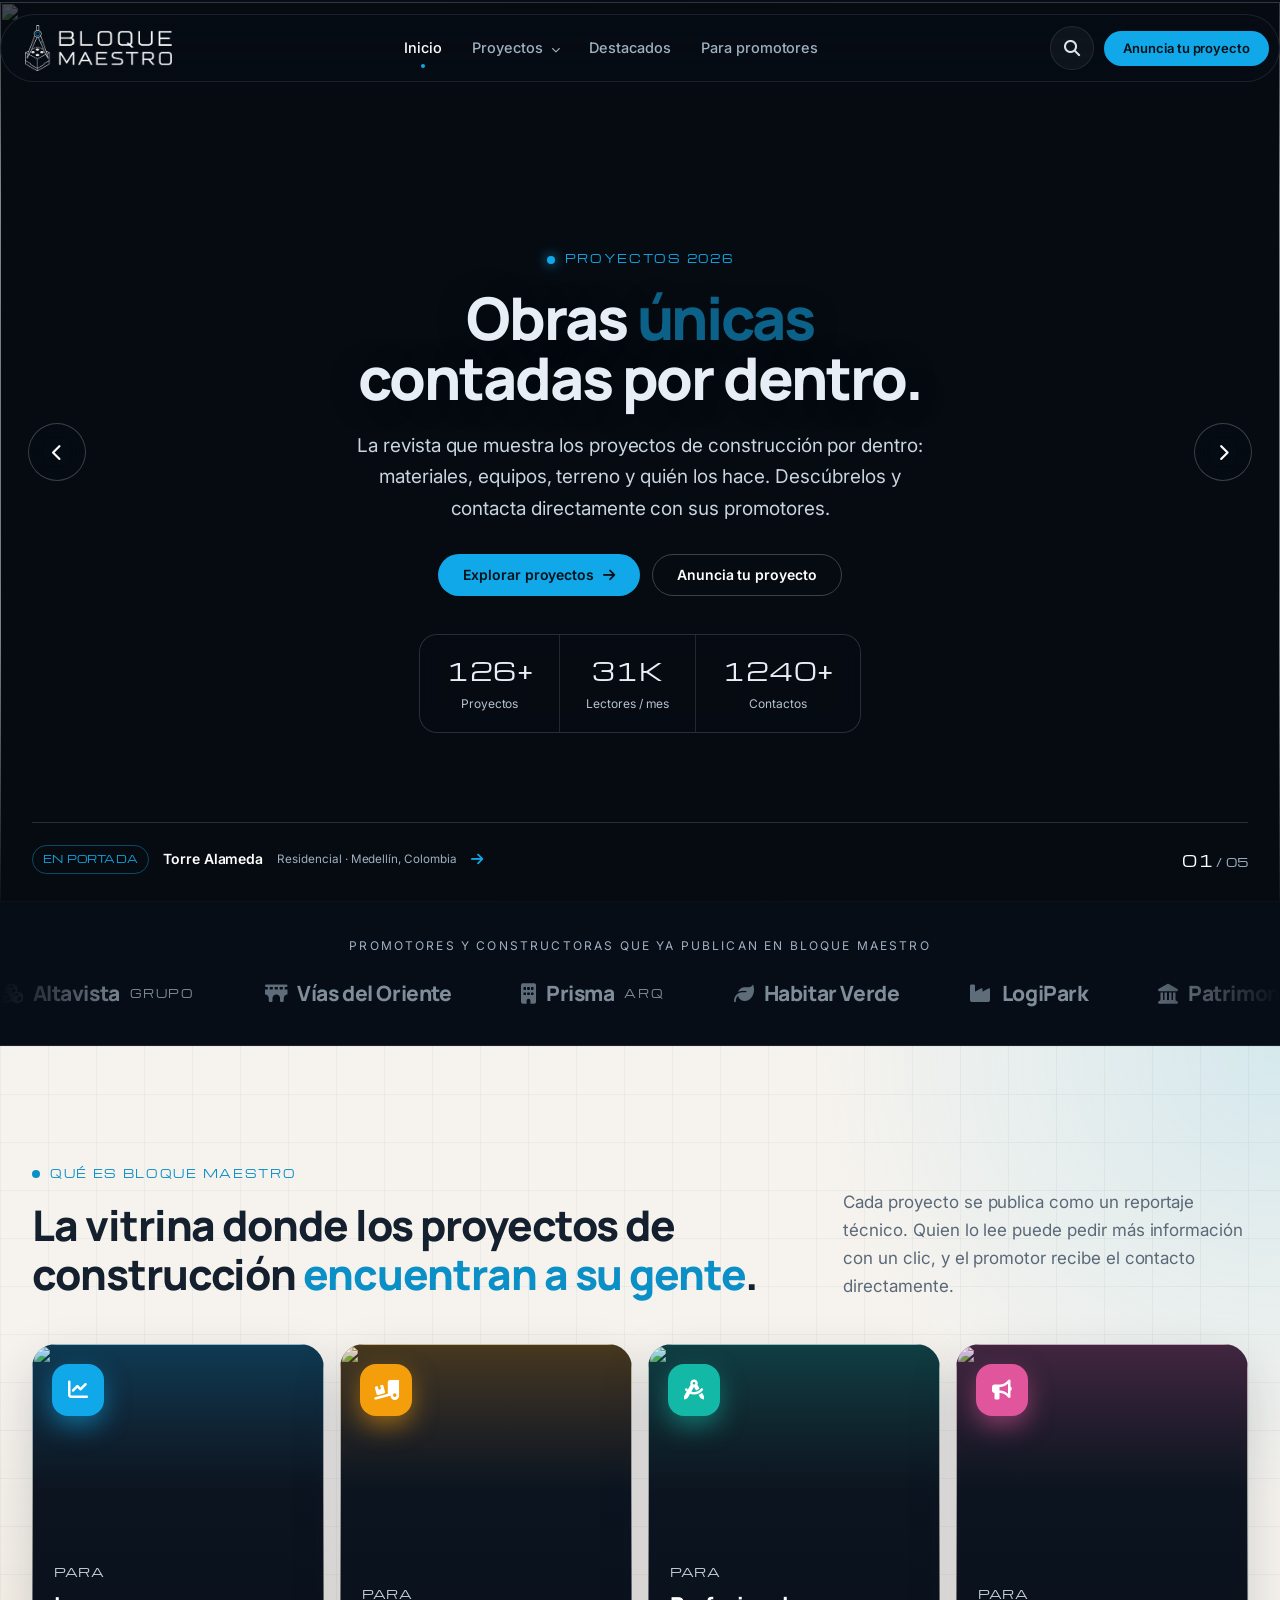
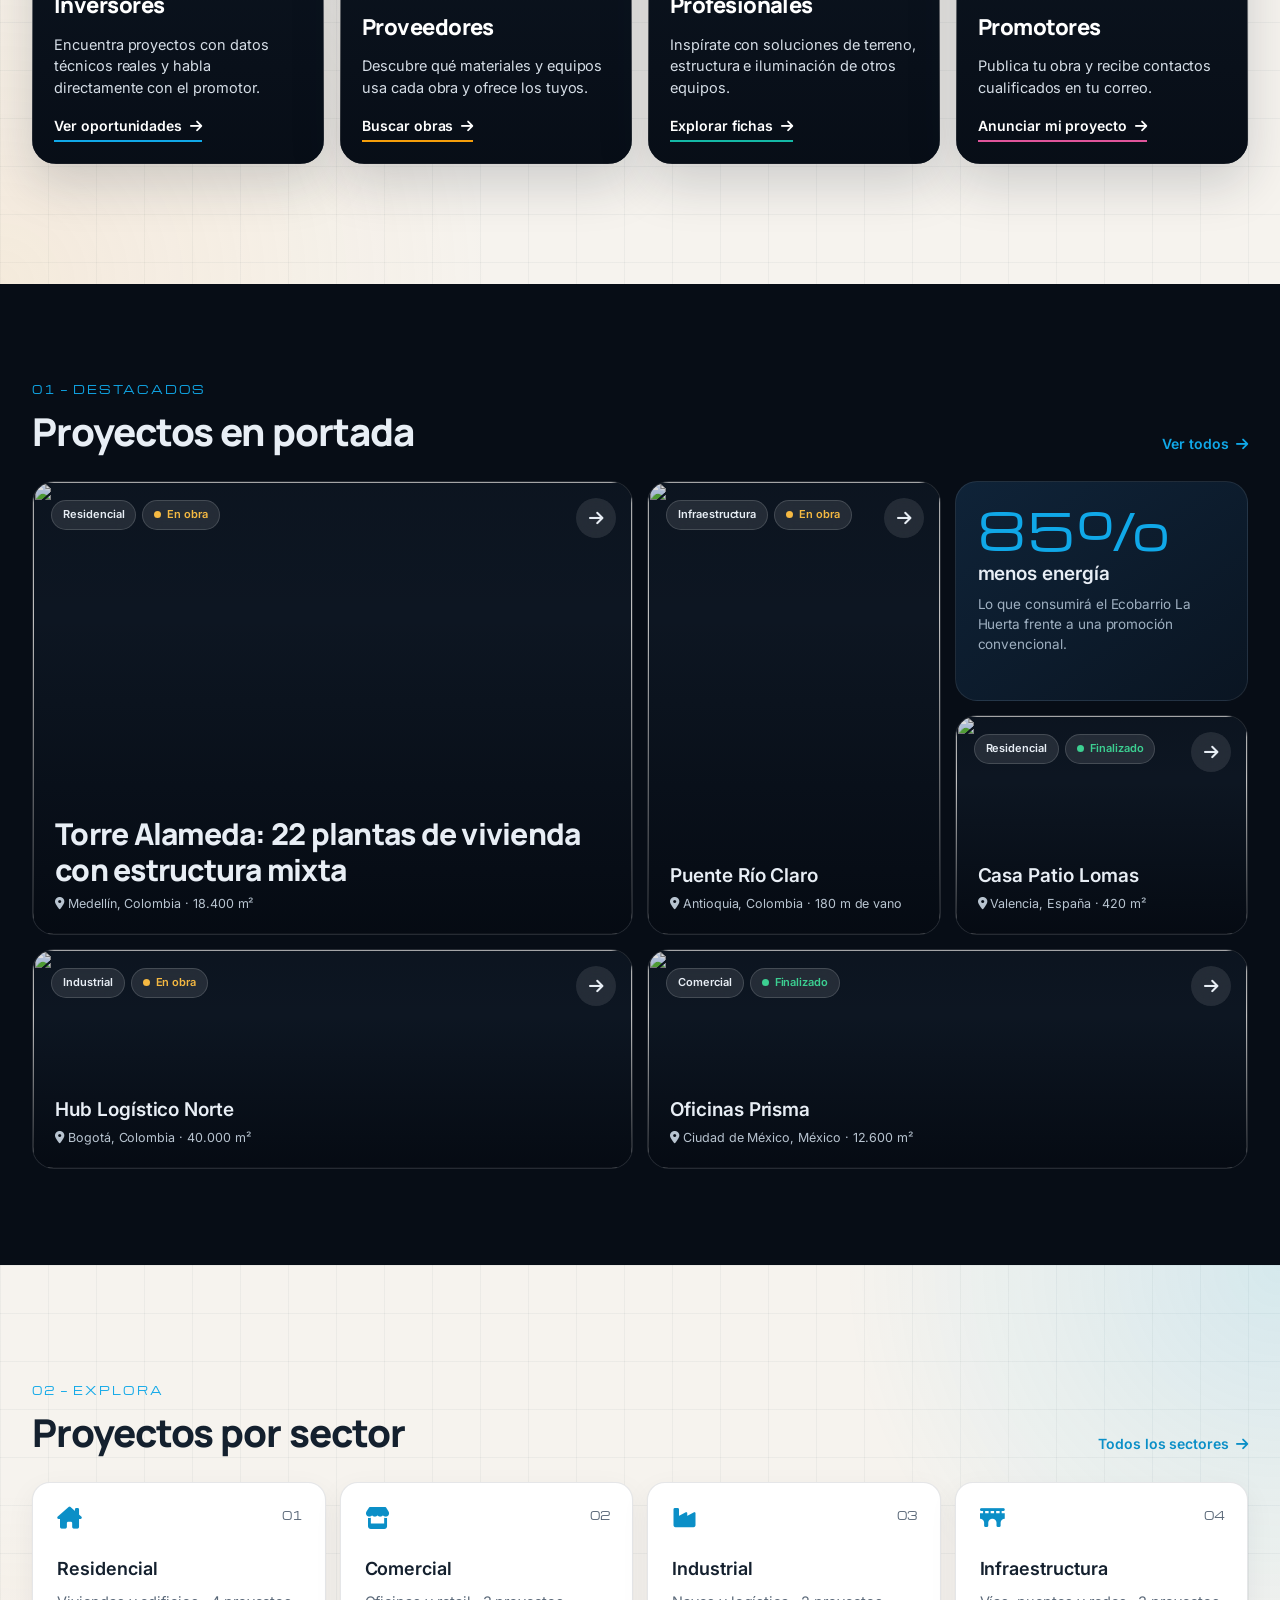
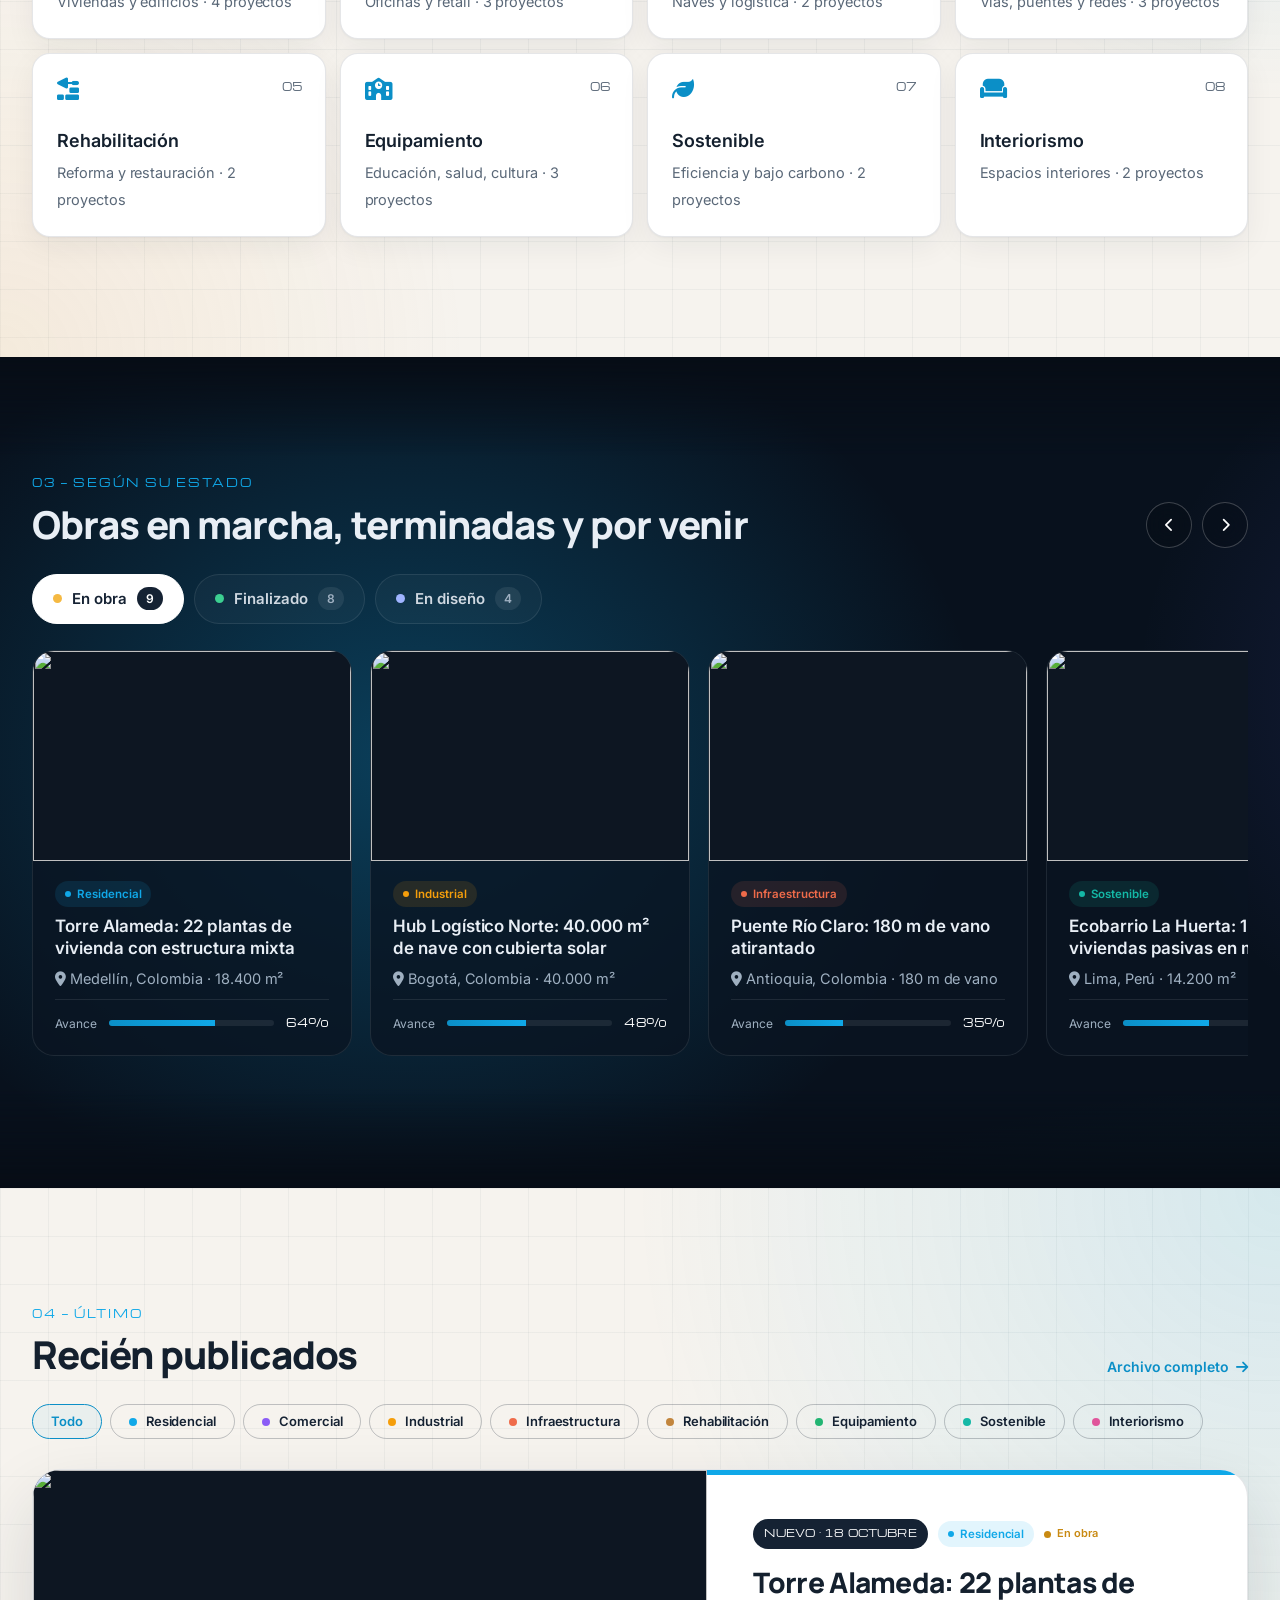
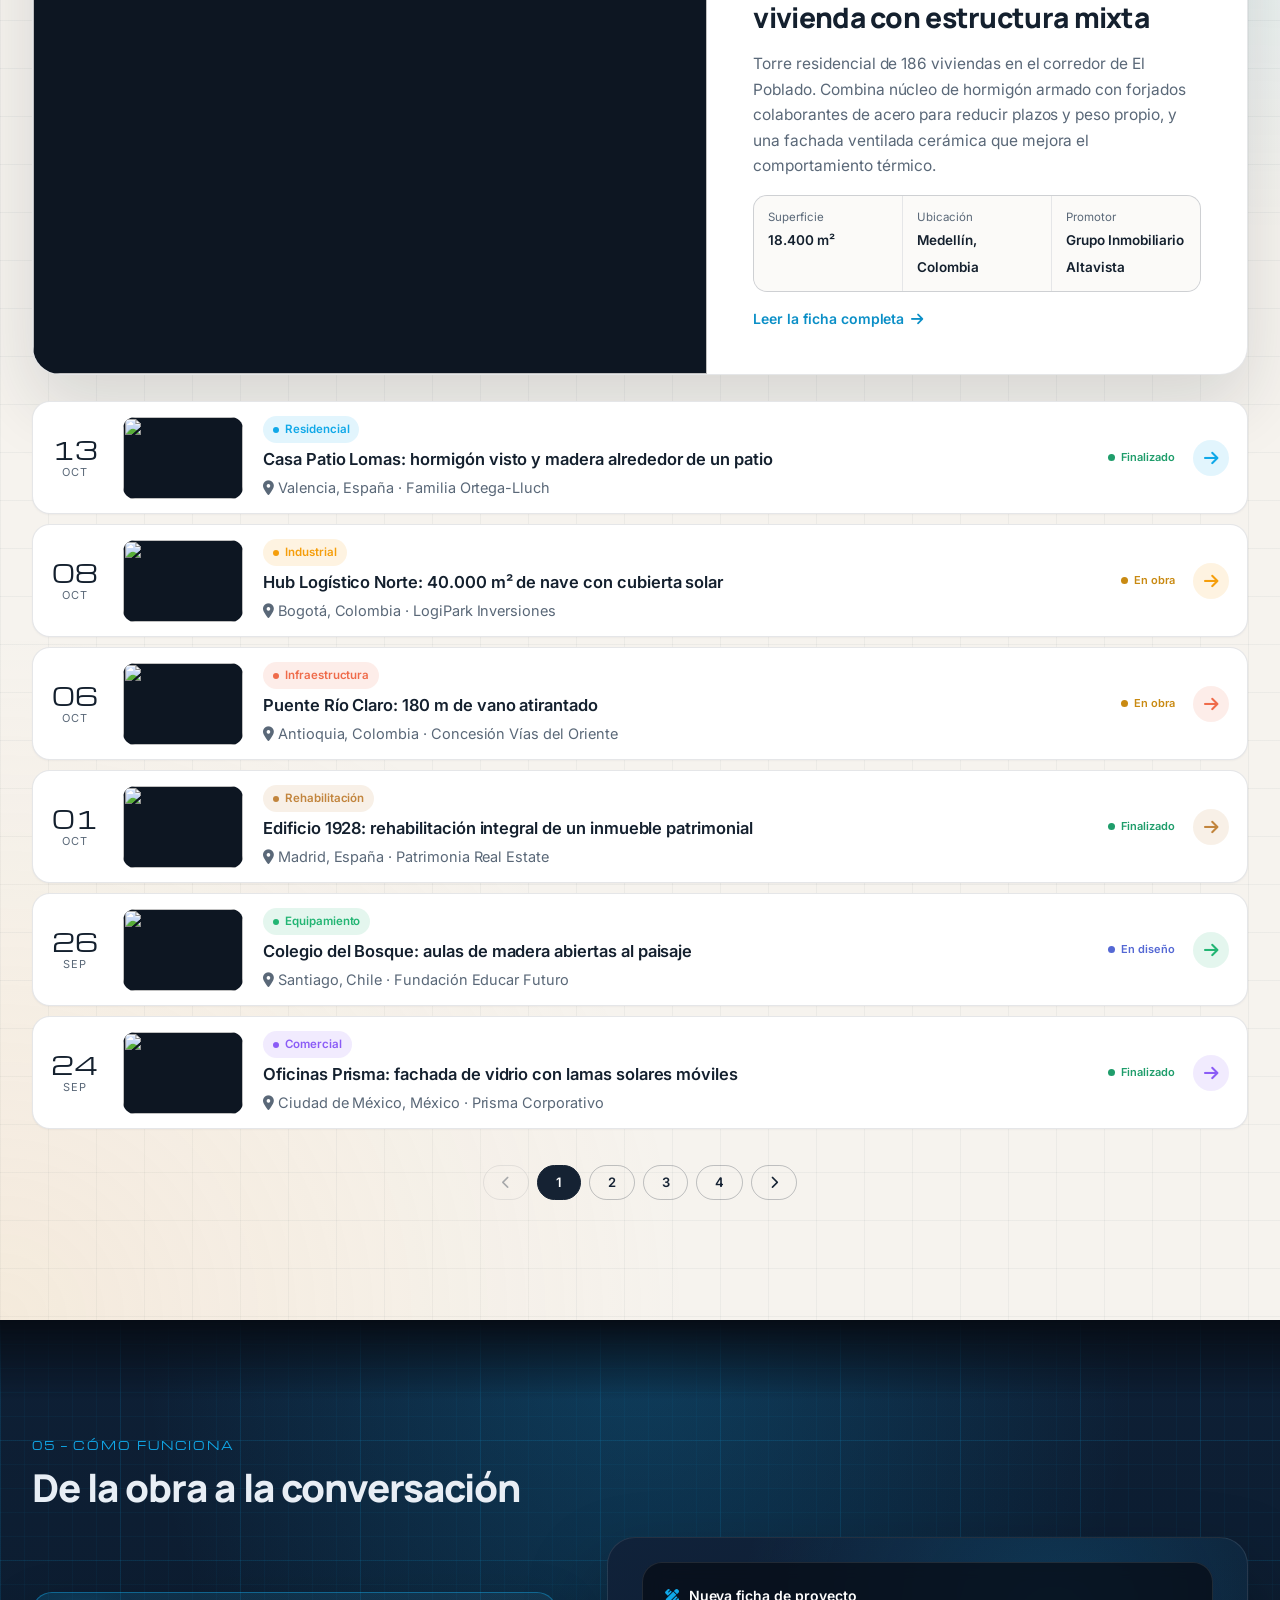
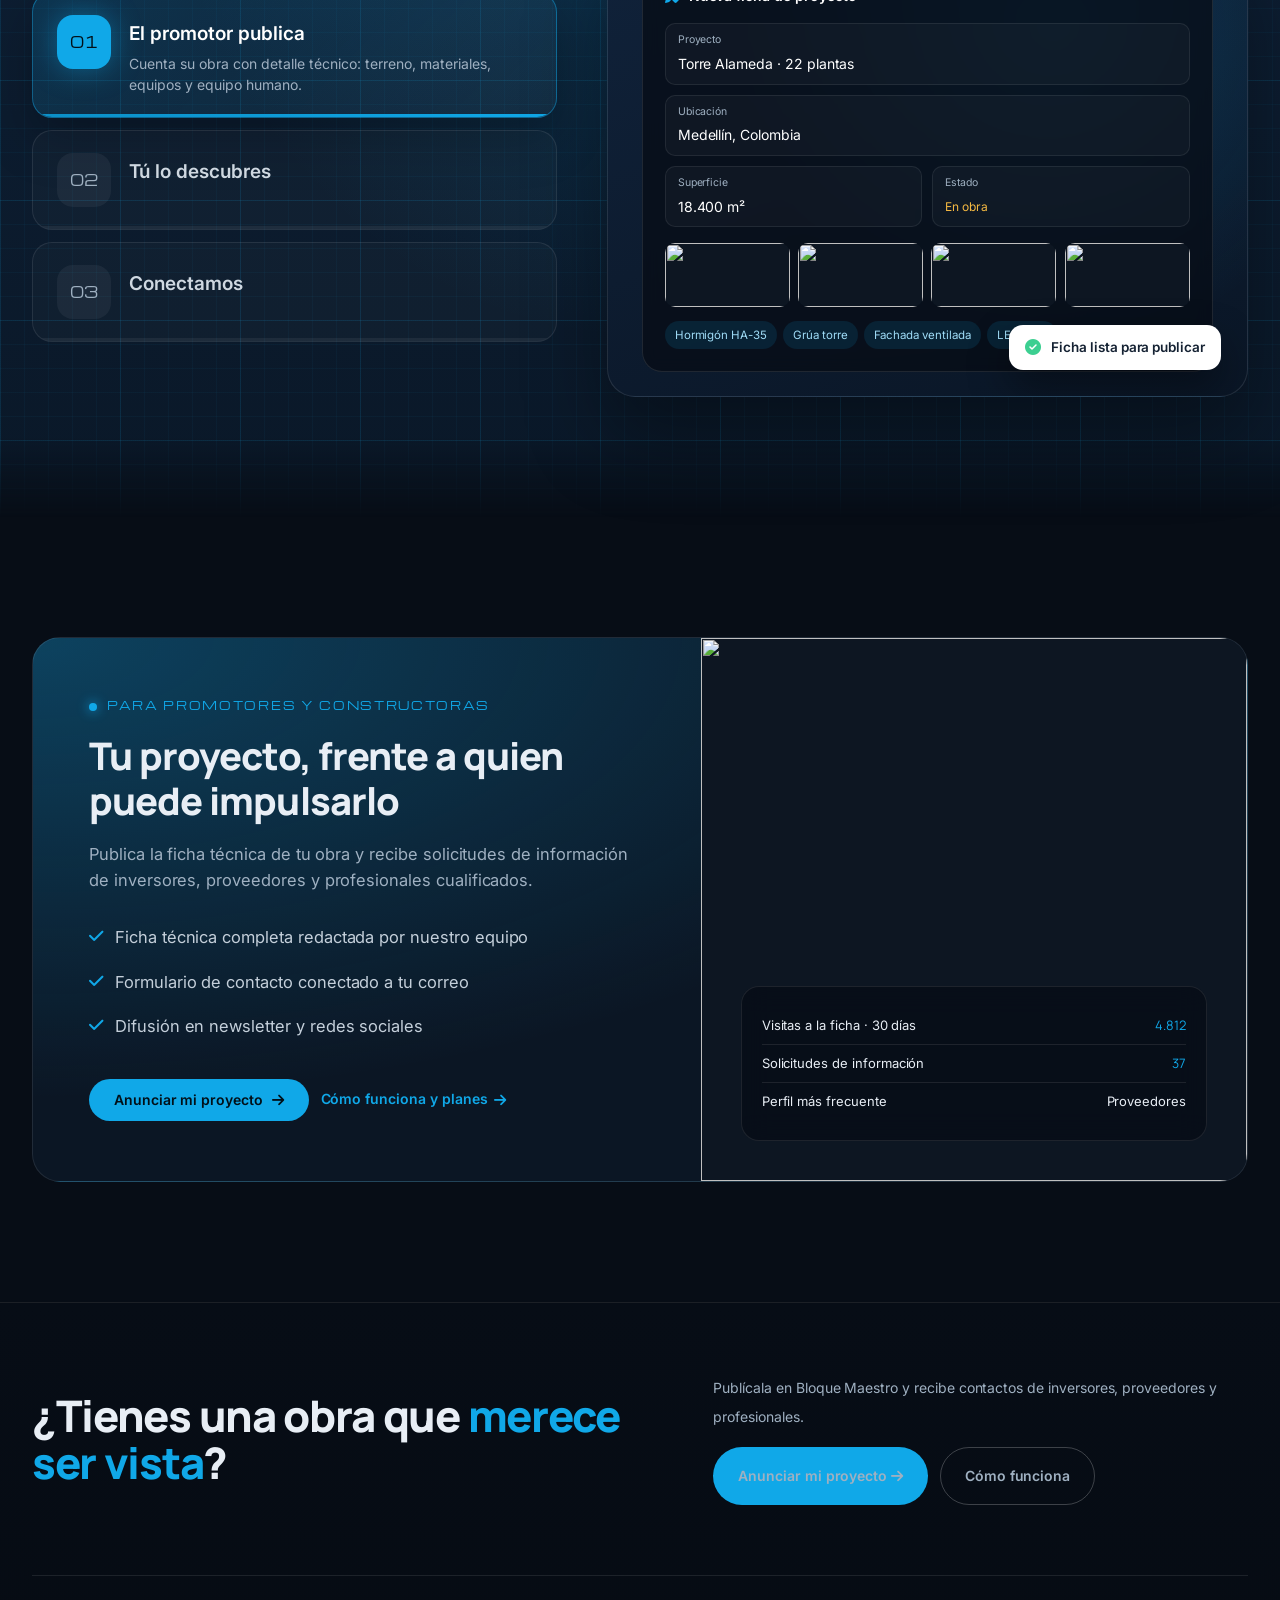
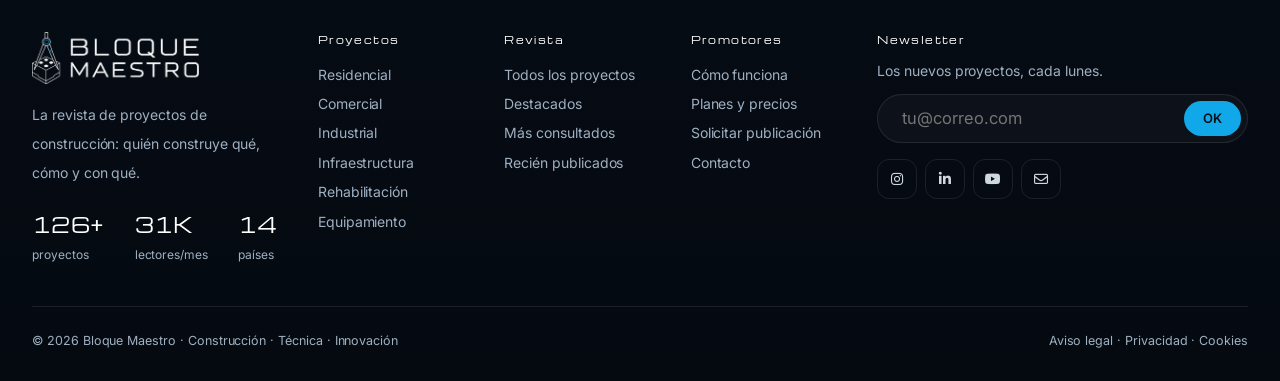
==== commit a2b632ae: "Añadir URL canónica sin www (bloquemaestro.com) Co-Authored-By: Claude Opus 5.5 <noreply@anthropic.c" ====
--- a/index.html
+++ b/index.html
@@ -4,6 +4,7 @@
 <meta charset="utf-8">
 <meta name="viewport" content="width=device-width, initial-scale=1">
 <title>Bloque Maestro — La revista de proyectos de construcción</title>
+<link rel="canonical" href="https://bloquemaestro.com/">
 <meta name="description" content="Proyectos de construcción contados por dentro: materiales, equipos, terreno, iluminación y quién los hizo. Contacta directamente con sus promotores.">
 <link rel="icon" href="assets/icono_claro_sin_fondo.png">
 <link rel="preconnect" href="https://fonts.googleapis.com">
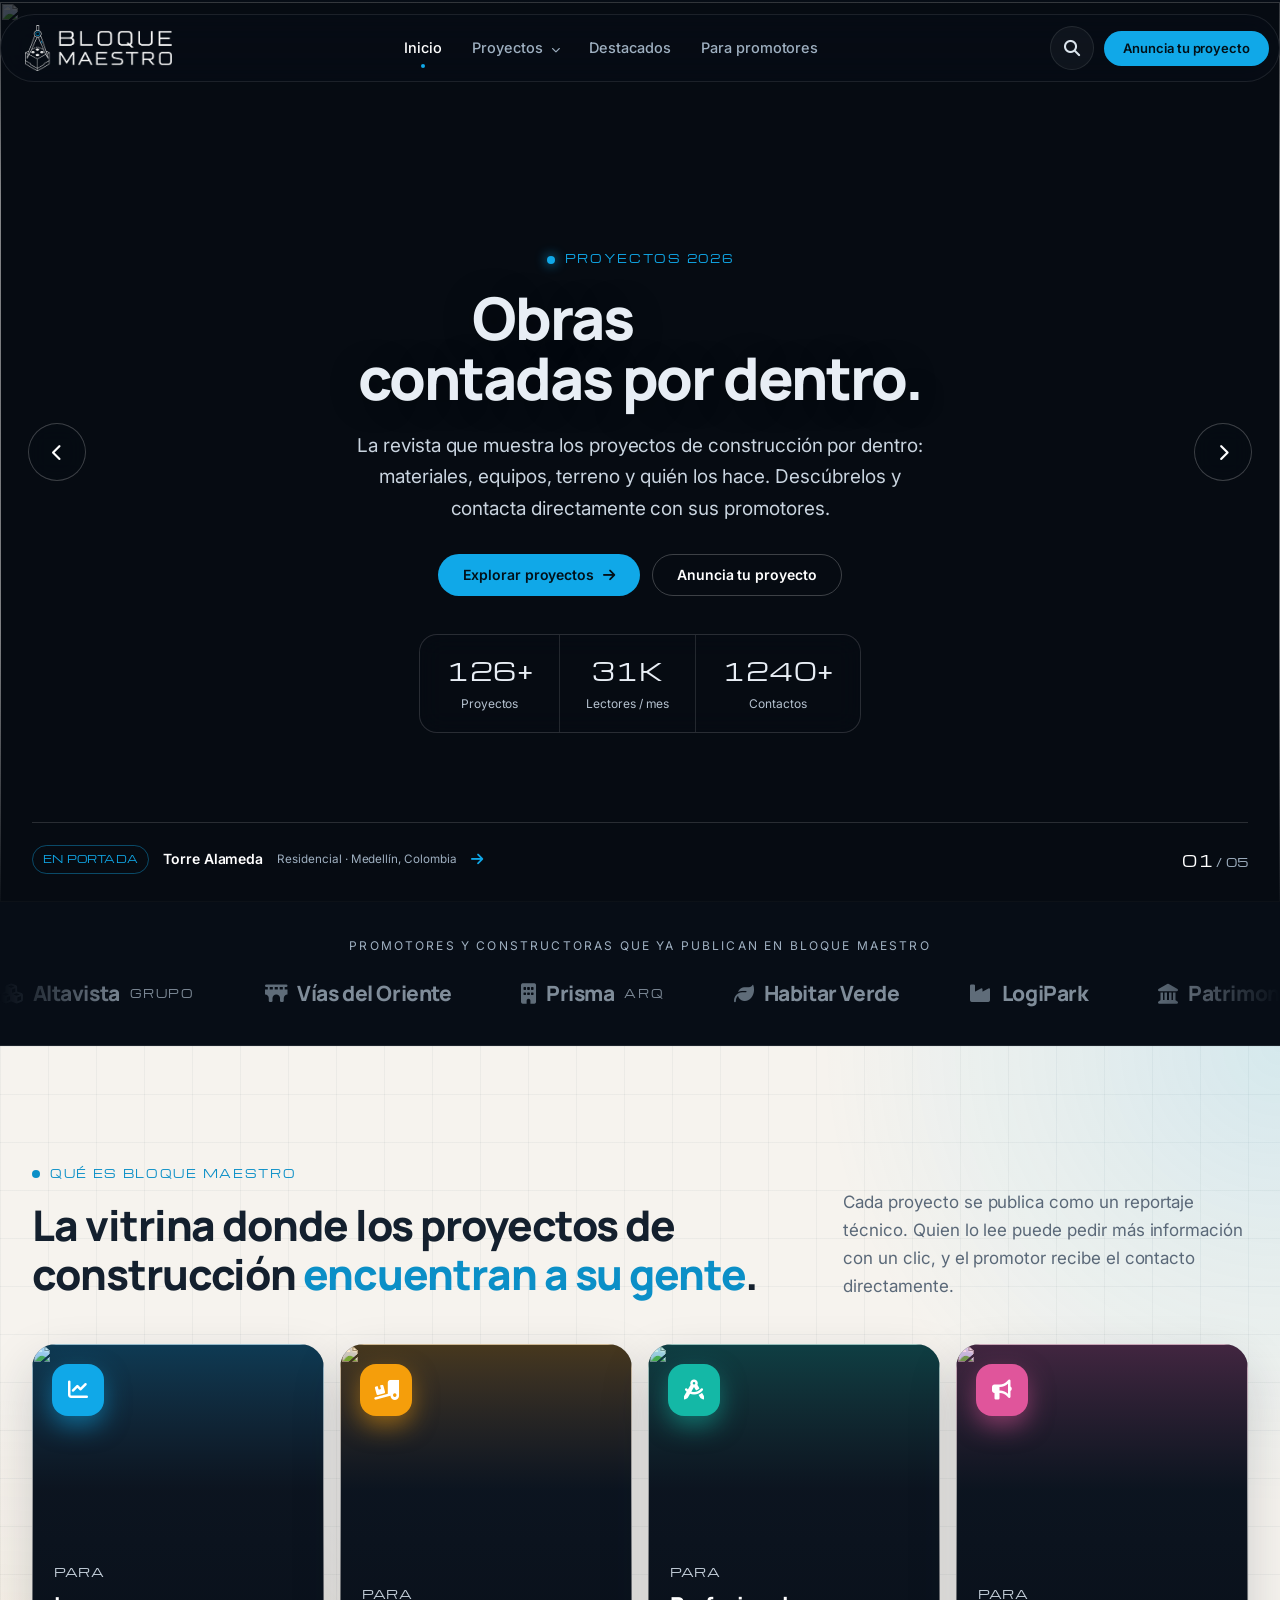
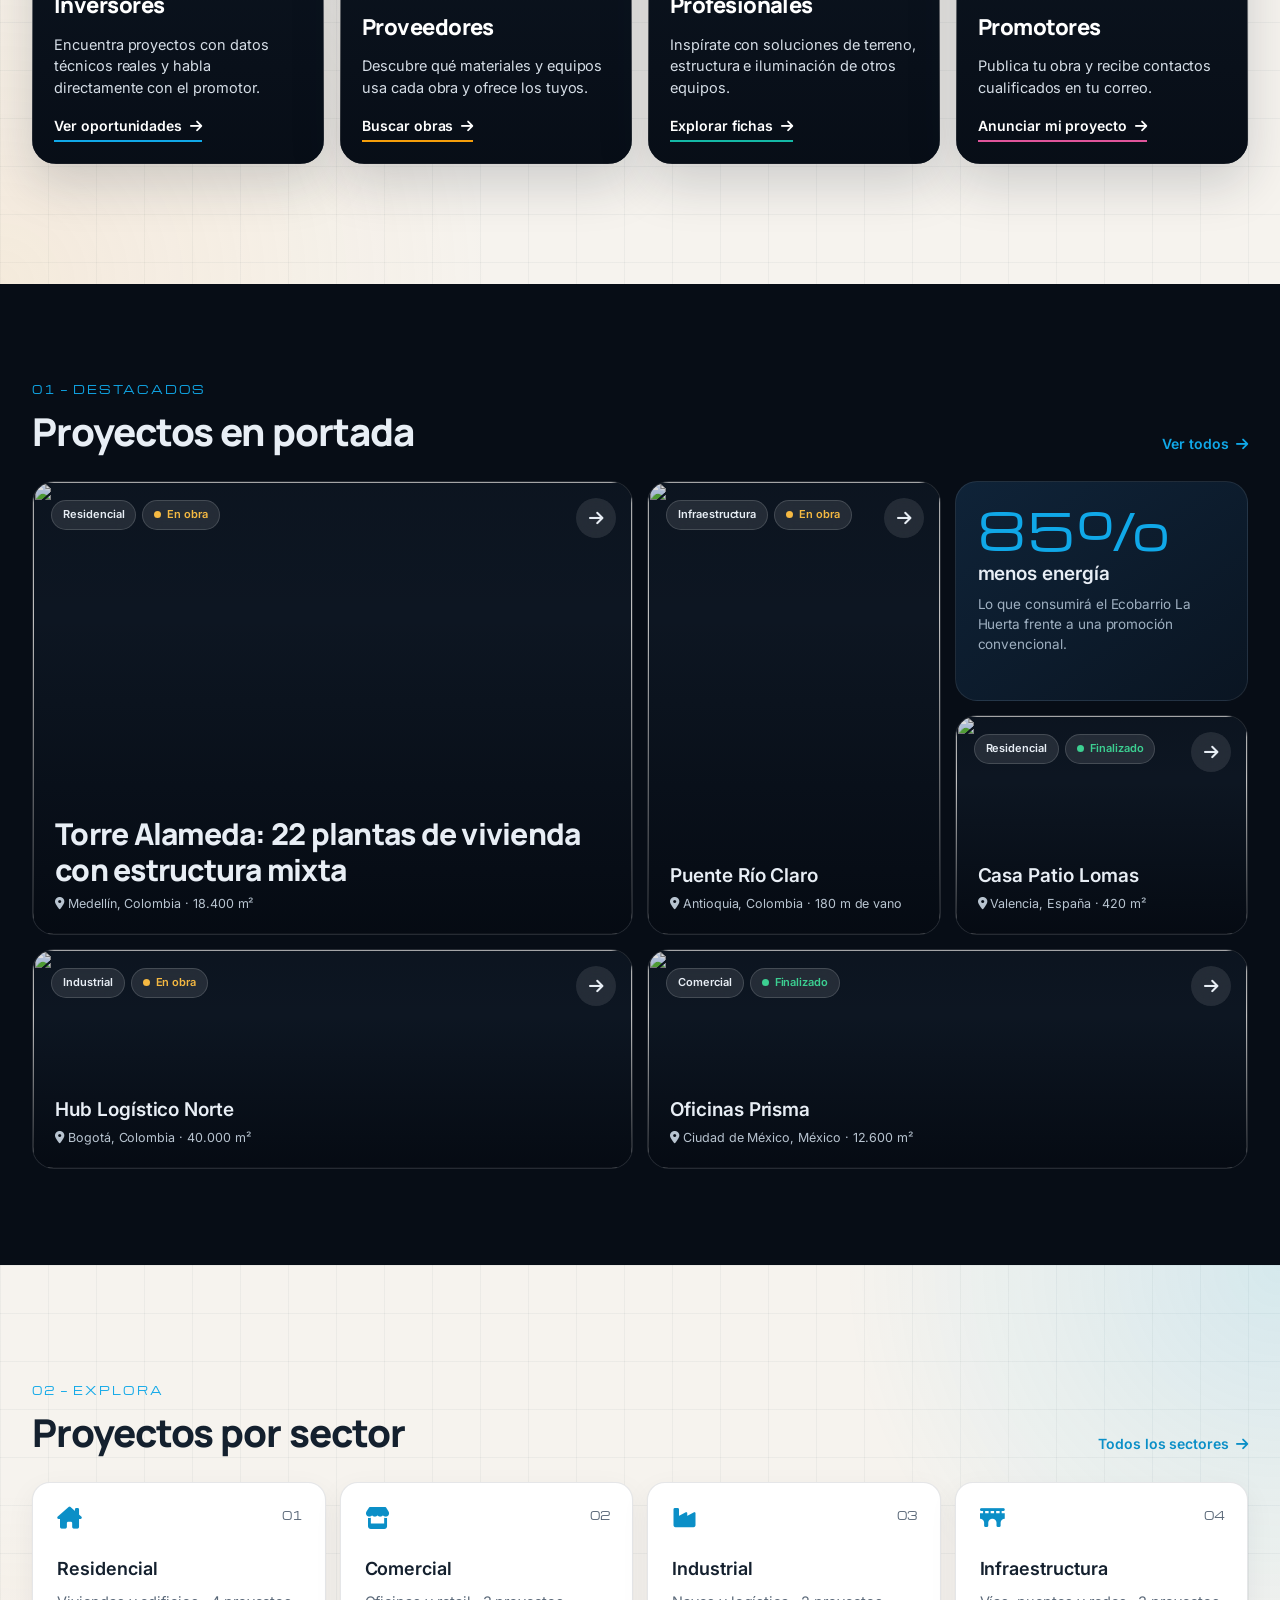
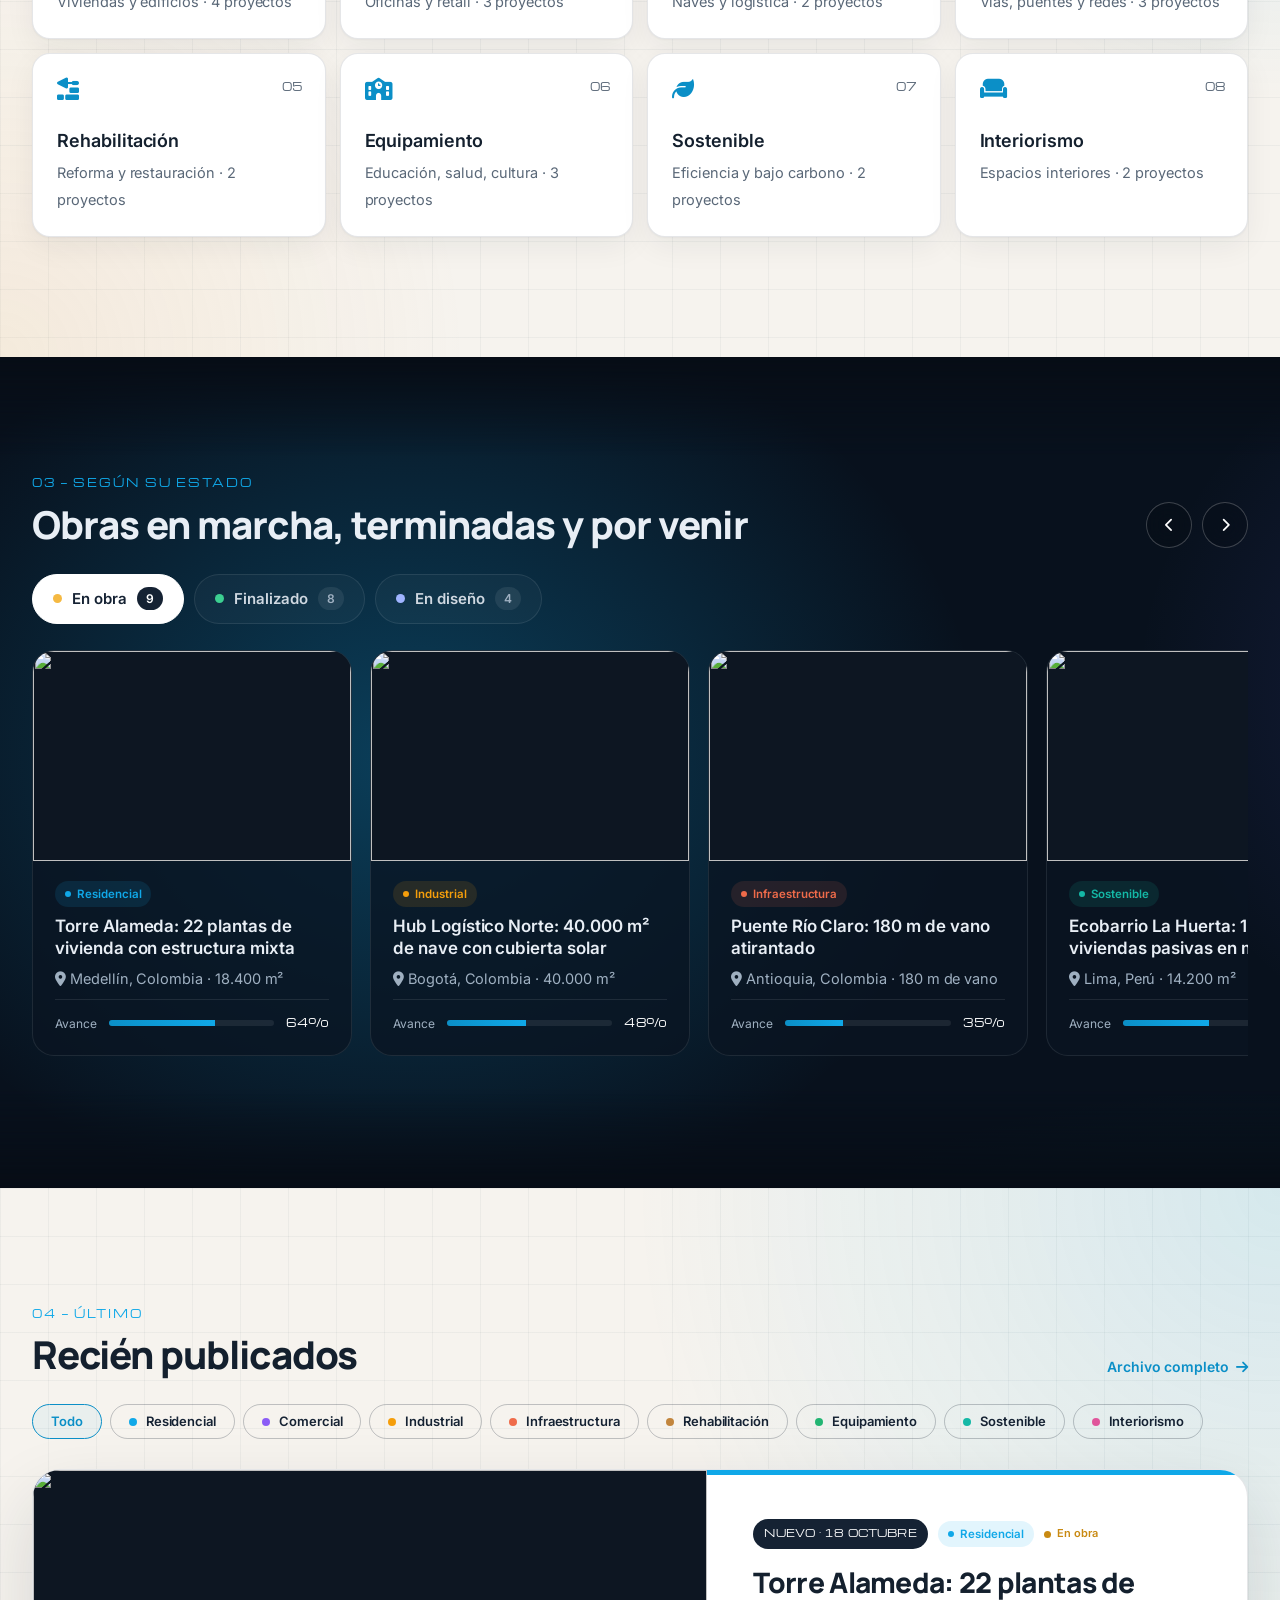
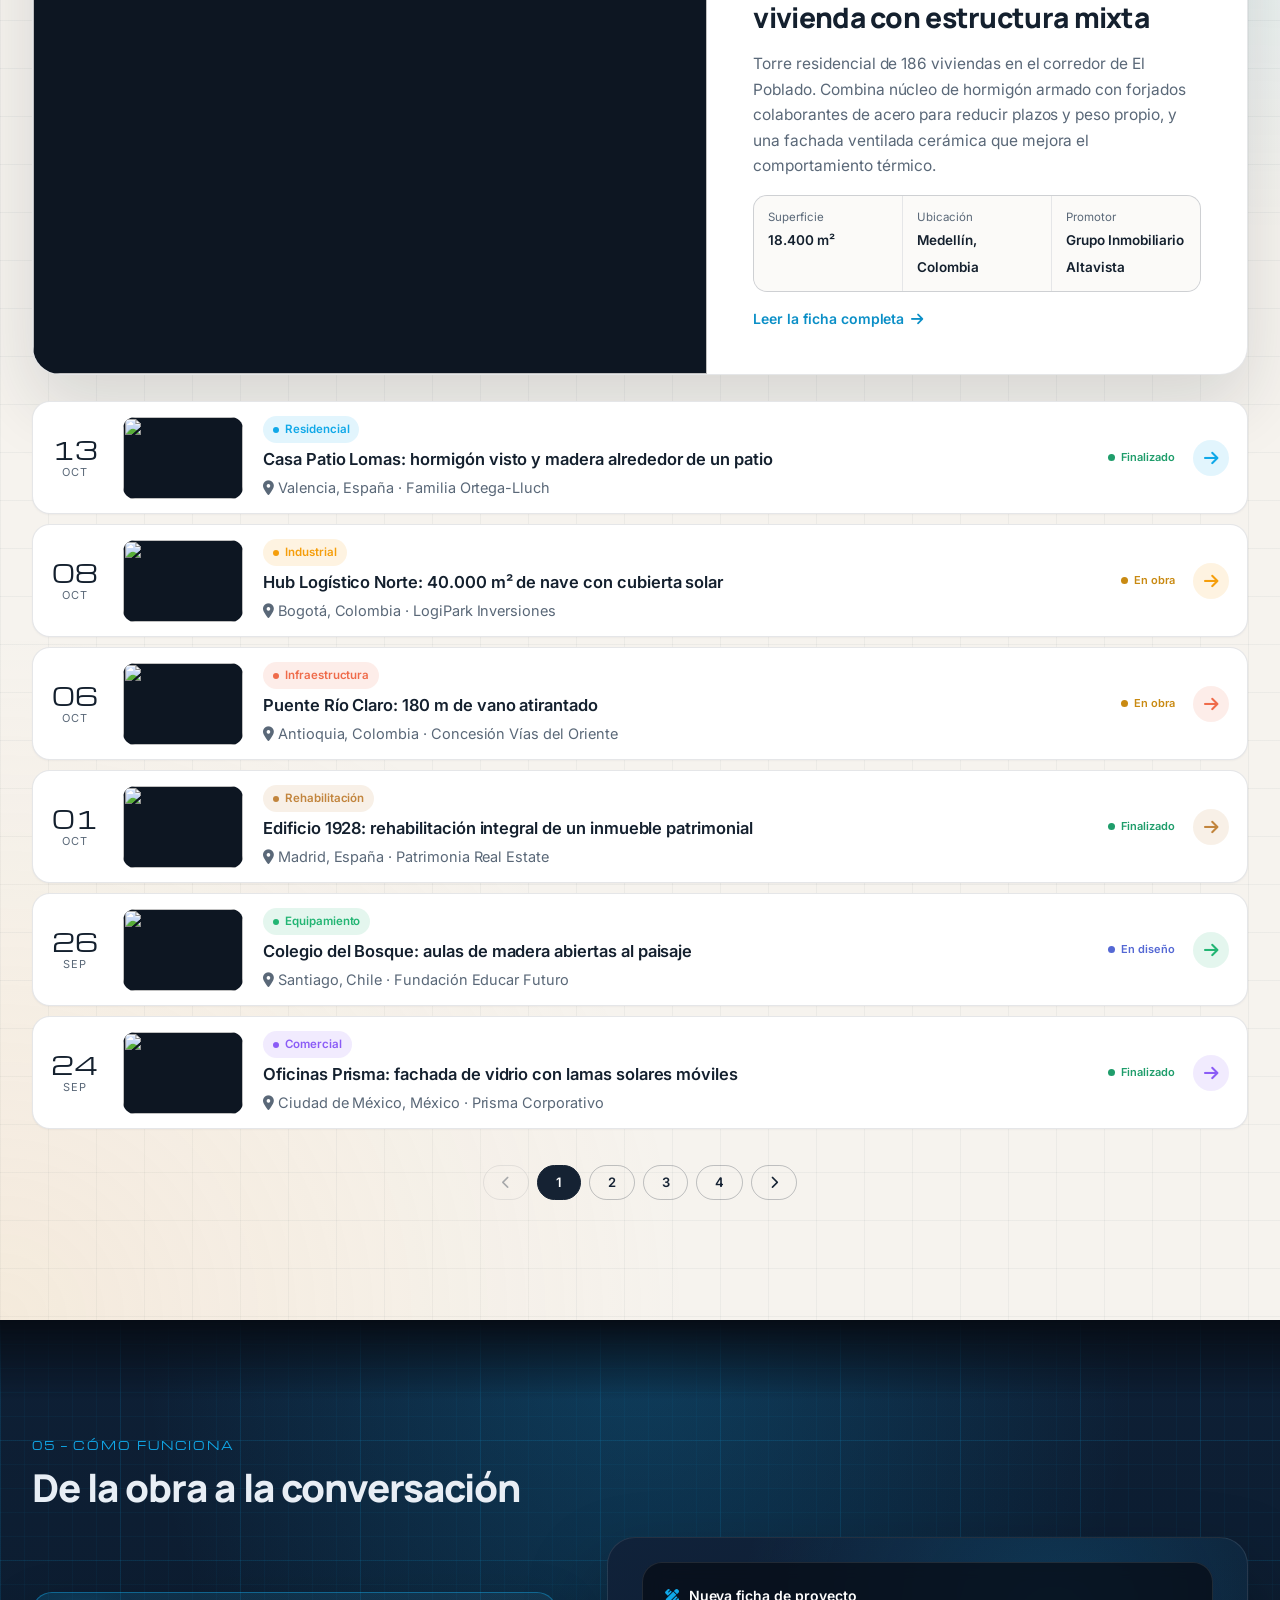
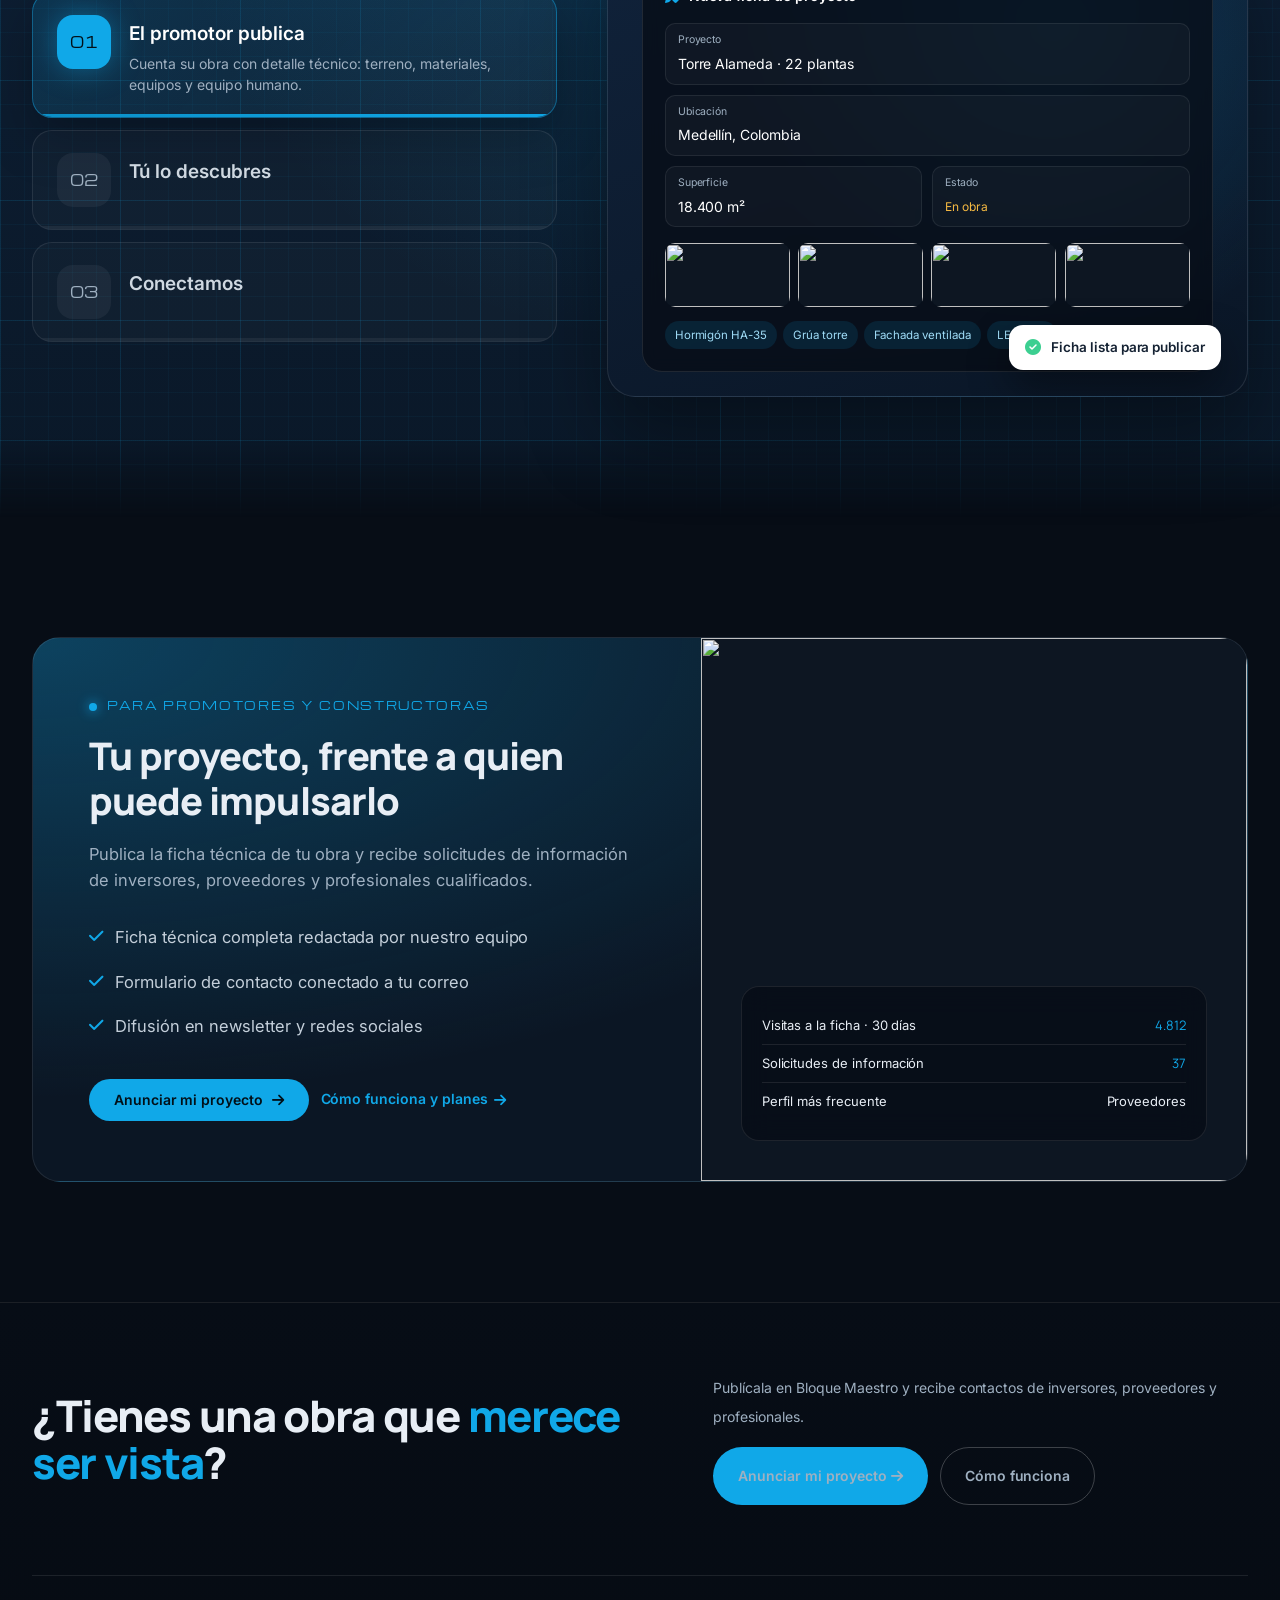
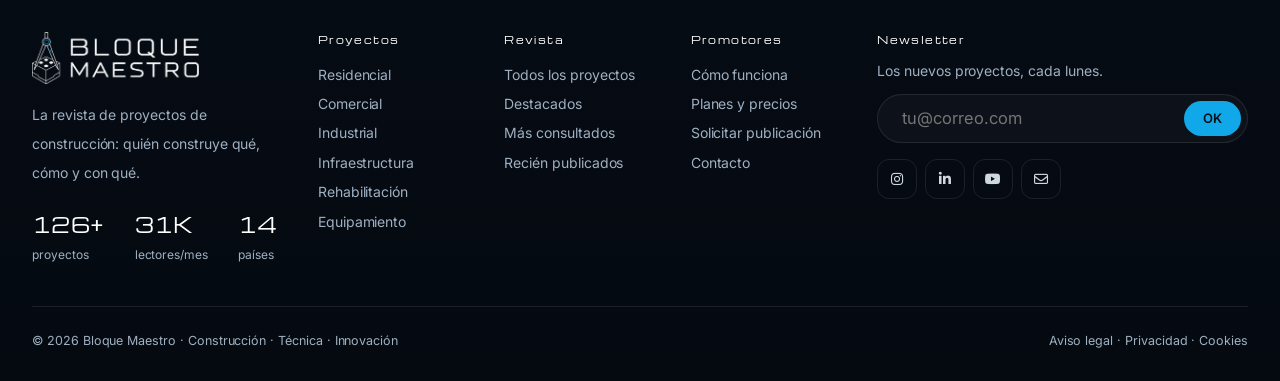
==== commit 137ffdc4: "Editor visual de textos en el panel /admin - Botón "Editor visual": la web se abre dentro del panel " ====
--- a/index.html
+++ b/index.html
@@ -3,6 +3,8 @@
 <head>
 <meta charset="utf-8">
 <meta name="viewport" content="width=device-width, initial-scale=1">
+<!-- Maqueta en revisión: no indexar. Quitar esta línea al lanzar la web. -->
+<meta name="robots" content="noindex, nofollow">
 <title>Bloque Maestro — La revista de proyectos de construcción</title>
 <link rel="canonical" href="https://bloquemaestro.com/">
 <meta name="description" content="Proyectos de construcción contados por dentro: materiales, equipos, terreno, iluminación y quién los hizo. Contacta directamente con sus promotores.">
@@ -10,28 +12,27 @@
 <link rel="preconnect" href="https://fonts.googleapis.com">
 <link href="https://fonts.googleapis.com/css2?family=Manrope:wght@500;600;700;800&family=Inter:wght@300;400;500;600;700&family=Michroma&display=swap" rel="stylesheet">
 <link rel="stylesheet" href="https://cdnjs.cloudflare.com/ajax/libs/font-awesome/6.5.1/css/all.min.css">
-<link rel="stylesheet" href="assets/styles.css?v=17">
+<link rel="stylesheet" href="assets/styles.css?v=18">
 </head>
 <body data-page="home">
 <main id="app"></main>
 
-<script src="assets/data.js?v=4"></script>
-<script src="assets/app.js?v=7"></script>
+<script>/* Contenido editable desde /admin (?preview muestra el borrador del panel, ?edit abre el editor visual) */
+(function () { var q = location.search, f = window.top !== window, d; try { d = (/[?&](preview|edit)/.test(q) || f) && localStorage.getItem('bm_preview'); } catch (e) {}
+  if (d) window.BM_CONTENT = JSON.parse(d); else document.write('<script src="assets/content.js?t=' + Math.floor(Date.now() / 6e4) + '"><\/script>');
+  if (f && /[?&]edit/.test(q)) document.write('<script src="admin/inline.js?v=2"><\/script>'); })();</script>
+<script src="assets/data.js?v=5"></script>
+<script src="assets/app.js?v=8"></script>
 <script>
 const P = BM.PROJECTS, by = BM.byId;
 const count = id => P.filter(p => p.cat === id).length;
-const HERO = ['torre-alameda', 'oficinas-prisma', 'casa-patio-lomas', 'puente-rio-claro', 'edificio-1928'].map(by);
-const LOGOS = [['fa-cubes','Altavista','GRUPO'],['fa-bridge','Vías del Oriente',''],['fa-building','Prisma','ARQ'],['fa-leaf','Habitar Verde',''],['fa-industry','LogiPark',''],['fa-landmark','Patrimonia',''],['fa-tree','Bosque Vivo',''],['fa-helmet-safety','Constructora Andes','']];
-const WORDS = ['reales', 'únicas', 'sostenibles', 'en marcha', 'que inspiran'];
+const H = BM.C.home;
+const HERO = H.heroProjects.map(by).filter(Boolean), LOGOS = H.logos, WORDS = H.words;
+const BENTO = H.bento.map(by), bento = (i, cls, w, h) => BENTO[i] ? BM.bentoCard(BENTO[i], cls, w, h) : '';
 const MES = ['enero', 'febrero', 'marzo', 'abril', 'mayo', 'junio', 'julio', 'agosto', 'septiembre', 'octubre', 'noviembre', 'diciembre'];
 const catChip = c => `<span class="cchip" style="--c:${BM.CAT_COLOR[c]}">${BM.catName(c)}</span>`;
 const pad = n => String(n).padStart(2, '0');
-const AUD = [
-  ['Inversores', 'fa-chart-line', '#10A8E8', 0, 'Encuentra proyectos con datos técnicos reales y habla directamente con el promotor.', 'proyectos.html', 'Ver oportunidades'],
-  ['Proveedores', 'fa-truck-ramp-box', '#f59e0b', 2, 'Descubre qué materiales y equipos usa cada obra y ofrece los tuyos.', 'proyectos.html?cat=industrial', 'Buscar obras'],
-  ['Profesionales', 'fa-compass-drafting', '#14b8a6', 25, 'Inspírate con soluciones de terreno, estructura e iluminación de otros equipos.', 'proyectos.html', 'Explorar fichas'],
-  ['Promotores', 'fa-bullhorn', '#e0559b', 12, 'Publica tu obra y recibe contactos cualificados en tu correo.', 'solicitud.html', 'Anunciar mi proyecto'],
-];
+const AUD = H.aud;
 
 document.getElementById('app').innerHTML = `
 <!-- ============ HERO · galería a pantalla completa ============ -->
@@ -42,11 +43,11 @@
   <button class="harr next" aria-label="Siguiente"><i class="fa-solid fa-chevron-right"></i></button>
   <div class="w hero2-in">
     <div class="hero2-txt rv">
-      <div class="kick">Proyectos 2026</div>
-      <h1 class="display">Obras <em class="rot"><span>${WORDS[0]}</span></em><br>contadas por dentro.</h1>
-      <p class="lead">La revista que muestra los proyectos de construcción por dentro: materiales, equipos, terreno y quién los hace. Descúbrelos y contacta directamente con sus promotores.</p>
+      <div class="kick">${H.kick}</div>
+      <h1 class="display">${H.titleA} <em class="rot"><span>${WORDS[0]}</span></em><br>${H.titleB}</h1>
+      <p class="lead">${H.lead}</p>
       <div class="ctas"><a href="proyectos.html" class="btn">Explorar proyectos <i class="fa-solid fa-arrow-right"></i></a><a href="solicitud.html" class="btn-sec">Anuncia tu proyecto</a></div>
-      <div class="hero2-stats"><div><b data-n="${P.length * 6}" data-suf="+">0</b><small>Proyectos</small></div><div><b data-n="31" data-suf="K">0</b><small>Lectores / mes</small></div><div><b data-n="1240" data-suf="+">0</b><small>Contactos</small></div></div>
+      <div class="hero2-stats">${H.stats.map(([n, suf, t]) => `<div><b data-n="${n}" data-suf="${suf}">0</b><small>${t}</small></div>`).join('')}</div>
     </div>
     <div class="hero2-bar">
       <a class="now" id="now" href="${BM.url(HERO[0])}"><span class="lbl">En portada</span><b></b><small></small><i class="fa-solid fa-arrow-right"></i></a>
@@ -54,14 +55,14 @@
     </div>
   </div>
 </section>
-<div class="trust-strip"><p>Promotores y constructoras que ya publican en Bloque Maestro</p><div class="logos"><div>${[...LOGOS, ...LOGOS].map(([i, n, t]) => `<span><i class="fa-solid ${i}"></i>${n}${t ? ` <em>${t}</em>` : ''}</span>`).join('')}</div></div></div>
+<div class="trust-strip"><p>${H.trustTitle}</p><div class="logos"><div>${[...LOGOS, ...LOGOS].map(([i, n, t]) => `<span><i class="fa-solid ${i}"></i>${n}${t ? ` <em>${t}</em>` : ''}</span>`).join('')}</div></div></div>
 
 <div class="w">
   <!-- ============ QUÉ ES · para quién ============ -->
   <section class="band bgx bg-light light" id="que-es">
     <div class="qe-head rv">
-      <div><div class="kick">Qué es Bloque Maestro</div><h2 class="qe-t">La vitrina donde los proyectos de construcción <em>encuentran a su gente</em>.</h2></div>
-      <p>Cada proyecto se publica como un reportaje técnico. Quien lo lee puede pedir más información con un clic, y el promotor recibe el contacto directamente.</p>
+      <div><div class="kick">${H.whatKick}</div><h2 class="qe-t">${H.whatTitle}</h2></div>
+      <p>${H.whatText}</p>
     </div>
     <div class="aud">${AUD.map(([t, ic, c, img, d, href, cta]) => `
       <a class="au rv" href="${href}" style="--c:${c}">${BM.ph(img, 600, 760)}
@@ -70,25 +71,25 @@
   </section>
 
   <section class="section" id="destacados" style="padding-top:100px;scroll-margin-top:60px">
-    <div class="sh rv"><h2><small class="mono">01 — Destacados</small>Proyectos en portada</h2><a class="link" href="proyectos.html">Ver todos <i class="fa-solid fa-arrow-right"></i></a></div>
+    <div class="sh rv"><h2><small class="mono">01 — Destacados</small>${H.featuredTitle}</h2><a class="link" href="proyectos.html">Ver todos <i class="fa-solid fa-arrow-right"></i></a></div>
     <div class="bento">
-      ${BM.bentoCard(by('torre-alameda'), 'xl', 1200, 900)}
-      ${BM.bentoCard(by('puente-rio-claro'), 'tl', 600, 900)}
-      <div class="card txt rv"><div class="in"><div class="big" data-n="85" data-suf="%">0</div><h3>menos energía</h3><p>Lo que consumirá el Ecobarrio La Huerta frente a una promoción convencional.</p></div></div>
-      ${BM.bentoCard(by('casa-patio-lomas'), '', 600, 420)}
-      ${BM.bentoCard(by('hub-logistico-norte'), 'wd', 1200, 420)}
-      ${BM.bentoCard(by('oficinas-prisma'), 'wd', 1200, 420)}
+      ${bento(0, 'xl', 1200, 900)}
+      ${bento(1, 'tl', 600, 900)}
+      <div class="card txt rv"><div class="in"><div class="big" data-n="${H.bentoStat[0]}" data-suf="${H.bentoStat[1]}">0</div><h3>${H.bentoStat[2]}</h3><p>${H.bentoStat[3]}</p></div></div>
+      ${bento(2, '', 600, 420)}
+      ${bento(3, 'wd', 1200, 420)}
+      ${bento(4, 'wd', 1200, 420)}
     </div>
   </section>
 
   <section class="band bgx bg-light light">
-    <div class="sh rv"><h2><small class="mono">02 — Explora</small>Proyectos por sector</h2><a class="link" href="proyectos.html">Todos los sectores <i class="fa-solid fa-arrow-right"></i></a></div>
+    <div class="sh rv"><h2><small class="mono">02 — Explora</small>${H.sectorsTitle}</h2><a class="link" href="proyectos.html">Todos los sectores <i class="fa-solid fa-arrow-right"></i></a></div>
     <div class="cats">${BM.CATS.map((c, i) => `<a class="cat rv" href="proyectos.html?cat=${c.id}"><span class="n">${pad(i + 1)}</span><i class="fa-solid ${c.icon}"></i><b>${c.name}</b><small>${c.desc} · ${count(c.id)} proyecto${count(c.id) === 1 ? '' : 's'}</small><span class="arr"><i class="fa-solid fa-arrow-right"></i></span></a>`).join('')}</div>
   </section>
 
   <!-- ============ POR ESTADO DE OBRA · carrusel ============ -->
   <section class="band bgx bg-aurora" id="estado">
-    <div class="sh rv"><h2><small class="mono">03 — Según su estado</small>Obras en marcha, terminadas y por venir</h2>
+    <div class="sh rv"><h2><small class="mono">03 — Según su estado</small>${H.statusTitle}</h2>
       <div class="car-nav"><button class="harr sm" data-d="-1" aria-label="Anterior"><i class="fa-solid fa-chevron-left"></i></button><button class="harr sm" data-d="1" aria-label="Siguiente"><i class="fa-solid fa-chevron-right"></i></button></div></div>
     <div class="st-tabs rv" id="sttabs">${Object.entries(BM.STATUS).map(([k, [n, cls]], i) => `<button class="stt ${i ? '' : 'on'}" data-s="${k}"><span class="status ${cls}"></span>${n}<em>${P.filter(p => p.status === k).length}</em></button>`).join('')}</div>
     <div class="track" id="track"></div>
@@ -96,7 +97,7 @@
 
   <!-- ============ RECIÉN PUBLICADOS · destacado + lista paginada ============ -->
   <section class="band bgx bg-light light" id="recientes">
-    <div class="sh rv"><h2><small class="mono">04 — Último</small>Recién publicados</h2><a class="link" href="proyectos.html">Archivo completo <i class="fa-solid fa-arrow-right"></i></a></div>
+    <div class="sh rv"><h2><small class="mono">04 — Último</small>${H.recentTitle}</h2><a class="link" href="proyectos.html">Archivo completo <i class="fa-solid fa-arrow-right"></i></a></div>
     <div class="rec-filters rv" id="recf"></div>
     <div id="recfeat"></div>
     <div class="rec-list" id="recl"></div>
@@ -105,12 +106,10 @@
 
   <!-- ============ CÓMO FUNCIONA · pasos interactivos ============ -->
   <section class="band bgx bg-blueprint" id="como-funciona">
-    <div class="sh rv"><h2><small class="mono">05 — Cómo funciona</small>De la obra a la conversación</h2></div>
+    <div class="sh rv"><h2><small class="mono">05 — Cómo funciona</small>${H.howTitle}</h2></div>
     <div class="how rv">
       <div class="how-steps">
-        <button class="hs on" data-i="0"><span class="hn">01</span><span class="ht"><b>El promotor publica</b><small>Cuenta su obra con detalle técnico: terreno, materiales, equipos y equipo humano.</small></span><span class="hp"><i></i></span></button>
-        <button class="hs" data-i="1"><span class="hn">02</span><span class="ht"><b>Tú lo descubres</b><small>Exploras fichas por sector, estado o ciudad y encuentras oportunidades reales.</small></span><span class="hp"><i></i></span></button>
-        <button class="hs" data-i="2"><span class="hn">03</span><span class="ht"><b>Conectamos</b><small>Solicitas información y el equipo del proyecto te contacta directamente.</small></span><span class="hp"><i></i></span></button>
+        ${H.howSteps.map(([t, d], i) => `<button class="hs ${i ? '' : 'on'}" data-i="${i}"><span class="hn">${pad(i + 1)}</span><span class="ht"><b>${t}</b><small>${d}</small></span><span class="hp"><i></i></span></button>`).join('')}
       </div>
       <div class="how-stage">
         <div class="scene on">
@@ -119,14 +118,14 @@
             <div class="sc-f"><small>Proyecto</small><span class="type" style="--w:72%">Torre Alameda · 22 plantas</span></div>
             <div class="sc-f"><small>Ubicación</small><span class="type" style="--w:48%;--d:1.1s">Medellín, Colombia</span></div>
             <div class="sc-row"><div class="sc-f"><small>Superficie</small><span class="type" style="--w:60%;--d:2.2s">18.400 m²</span></div><div class="sc-f"><small>Estado</small><span class="pill">En obra</span></div></div>
-            <div class="sc-thumbs">${[0, 5, 2, 7].map((i, k) => `<div style="--d:${2.6 + k * .2}s">${BM.ph(i, 160, 120)}</div>`).join('')}</div>
+            <div class="sc-thumbs">${P[0].img.slice(0, 4).map((i, k) => `<div style="--d:${2.6 + k * .2}s">${BM.ph(i, 160, 120)}</div>`).join('')}</div>
             <div class="sc-tags"><span>Hormigón HA-35</span><span>Grúa torre</span><span>Fachada ventilada</span><span>LED DALI</span></div>
           </div>
           <div class="sc-float f1"><i class="fa-solid fa-circle-check"></i> Ficha lista para publicar</div>
         </div>
         <div class="scene">
           <div class="sc-search"><i class="fa-solid fa-magnifying-glass"></i><span class="type" style="--w:58%">fachada ventilada Medellín</span></div>
-          <div class="sc-grid">${['torre-alameda', 'hub-logistico-norte', 'ecobarrio-la-huerta'].map(by).map((p, k) => `<div class="sc-p" style="--d:${1.1 + k * .2}s">${BM.ph(p.img[0], 360, 260)}<div><span class="status ${BM.STATUS[p.status][1]}">${BM.STATUS[p.status][0]}</span><b>${p.short}</b><small>${p.city}</small></div></div>`).join('')}</div>
+          <div class="sc-grid">${P.slice(0, 3).map((p, k) => `<div class="sc-p" style="--d:${1.1 + k * .2}s">${BM.ph(p.img[0], 360, 260)}<div><span class="status ${BM.STATUS[p.status][1]}">${BM.STATUS[p.status][0]}</span><b>${p.short}</b><small>${p.city}</small></div></div>`).join('')}</div>
           <div class="sc-cursor"><i class="fa-solid fa-arrow-pointer"></i></div>
         </div>
         <div class="scene">
@@ -142,11 +141,11 @@
 
   <section class="band">
     <div class="adband rv">
-      <div class="txt"><div class="kick">Para promotores y constructoras</div><h2>Tu proyecto, frente a quien puede impulsarlo</h2>
-        <p class="muted">Publica la ficha técnica de tu obra y recibe solicitudes de información de inversores, proveedores y profesionales cualificados.</p>
-        <ul><li><i class="fa-solid fa-check"></i>Ficha técnica completa redactada por nuestro equipo</li><li><i class="fa-solid fa-check"></i>Formulario de contacto conectado a tu correo</li><li><i class="fa-solid fa-check"></i>Difusión en newsletter y redes sociales</li></ul>
+      <div class="txt"><div class="kick">${H.adKick}</div><h2>${H.adTitle}</h2>
+        <p class="muted">${H.adText}</p>
+        <ul>${H.adList.map(t => `<li><i class="fa-solid fa-check"></i>${t}</li>`).join('')}</ul>
         <div class="ctas" style="margin-top:0"><a href="solicitud.html" class="btn">Anunciar mi proyecto <i class="fa-solid fa-arrow-right"></i></a><a href="anunciate.html" class="link">Cómo funciona y planes <i class="fa-solid fa-arrow-right"></i></a></div></div>
-      <div class="vis">${BM.ph(2, 900, 800)}<div class="mock"><div class="r"><span>Visitas a la ficha · 30 días</span><b>4.812</b></div><div class="r"><span>Solicitudes de información</span><b>37</b></div><div class="r"><span>Perfil más frecuente</span><span>Proveedores</span></div></div></div>
+      <div class="vis">${BM.ph(H.adImg, 900, 800)}<div class="mock"><div class="r"><span>Visitas a la ficha · 30 días</span><b>4.812</b></div><div class="r"><span>Solicitudes de información</span><b>37</b></div><div class="r"><span>Perfil más frecuente</span><span>Proveedores</span></div></div></div>
     </div>
   </section>
 
--- a/assets/styles.css
+++ b/assets/styles.css
@@ -81,7 +81,7 @@
 
 .bg-photo:before{
   background:linear-gradient(180deg,rgba(7,13,22,1) 0%,rgba(10,24,40,.82) 25%,rgba(10,24,40,.82) 75%,rgba(7,13,22,1) 100%),
-    url("https://images.unsplash.com/photo-1504307651254-35680f356dfd?w=1800&h=900&fit=crop&auto=format&q=60") center/cover}
+    var(--photo,url("https://images.unsplash.com/photo-1504307651254-35680f356dfd?w=1800&h=900&fit=crop&auto=format&q=60")) center/cover}
 
 /* ---------- Tema claro para secciones sobre papel ---------- */
 .light{--tx:#14202e;--mu:#5a6878;--bd:rgba(21,34,51,.11);--pan:#ffffff;color:var(--tx)}
@@ -327,7 +327,7 @@
 .team .av{width:46px;height:46px;border-radius:50%;flex:none;background:linear-gradient(135deg,var(--cyan),var(--navy));display:flex;align-items:center;justify-content:center;font-family:var(--display);font-size:13px}
 .team b{display:block;font-weight:600}
 .team small{color:var(--mu);font-size:13px}
-.gal{display:grid;grid-template-columns:2fr 1fr 1fr;grid-template-rows:200px 200px;gap:10px;margin-top:20px}
+.gal{display:grid;grid-template-columns:2fr 1fr 1fr;grid-template-rows:200px 200px;grid-auto-rows:160px;gap:10px;margin-top:20px}
 .gal .ph{border-radius:var(--r-sm);cursor:zoom-in}
 .gal .ph:first-child{grid-row:span 2}
 .gal .ph:hover img{transform:scale(1.05)}
@@ -447,7 +447,7 @@
   .adband .txt,.formbox .side{padding:40px 26px}
   form.lead{grid-template-columns:1fr;padding:30px 22px}
   .spec,.eq,.team{grid-template-columns:1fr}
-  .gal{grid-template-columns:1fr 1fr;grid-template-rows:160px 120px 120px}
+  .gal{grid-template-columns:1fr 1fr;grid-template-rows:160px 120px 120px;grid-auto-rows:120px}
   .gal .ph:first-child{grid-column:span 2;grid-row:auto}
   .row{grid-template-columns:30px 1fr 80px;gap:14px}
   footer.site .g{grid-template-columns:1fr}
